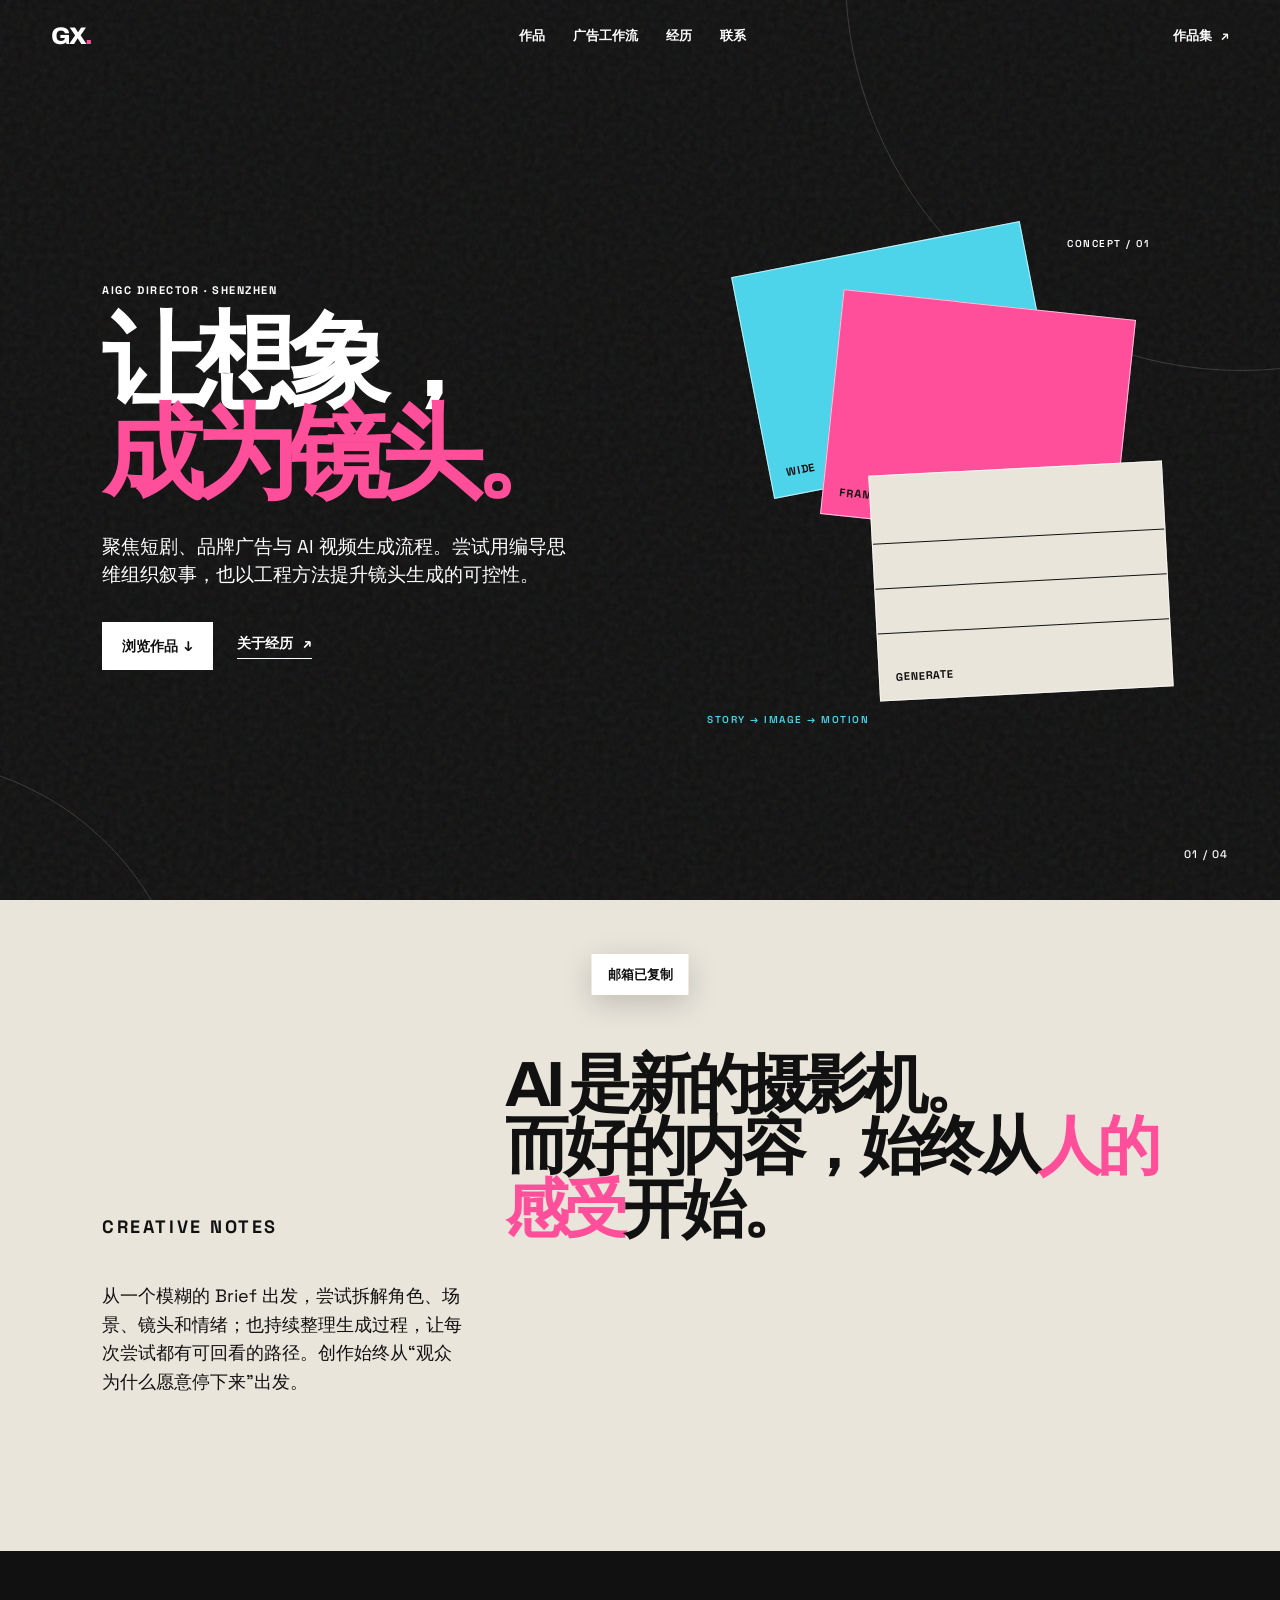
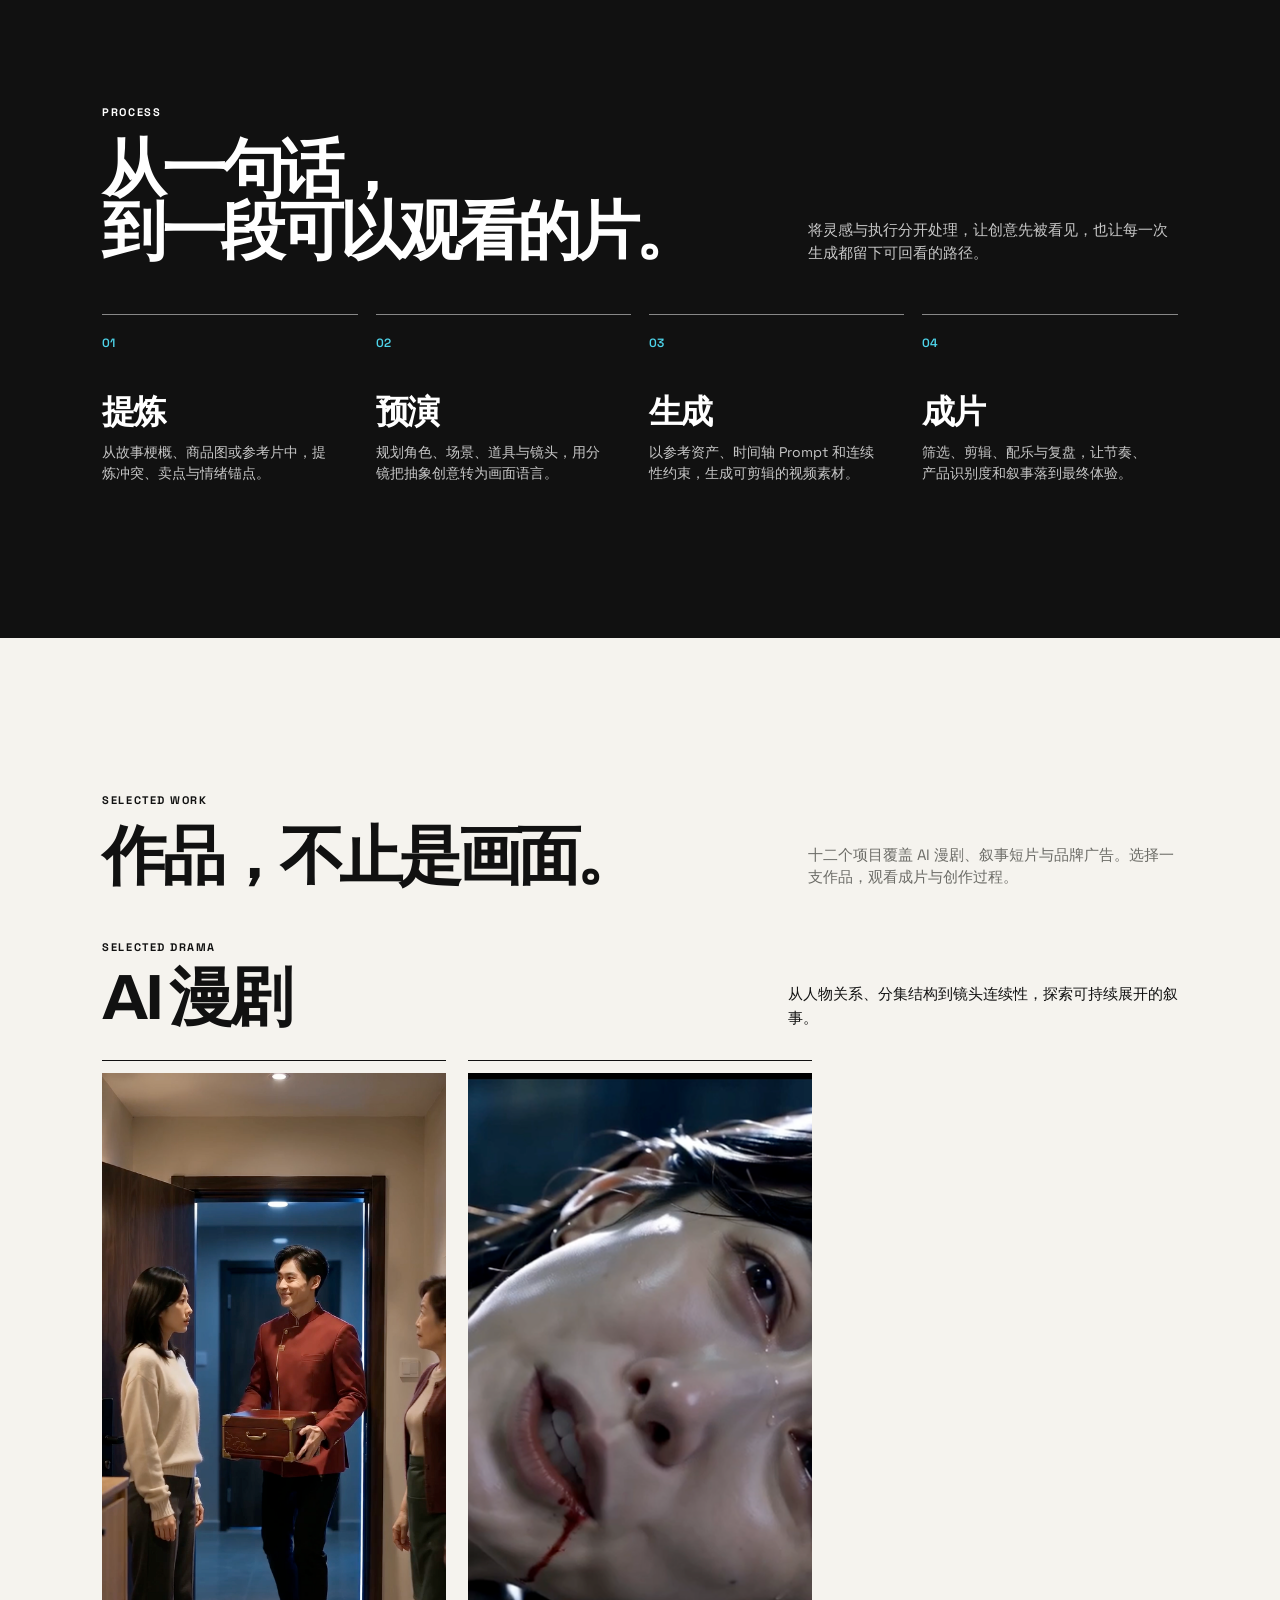
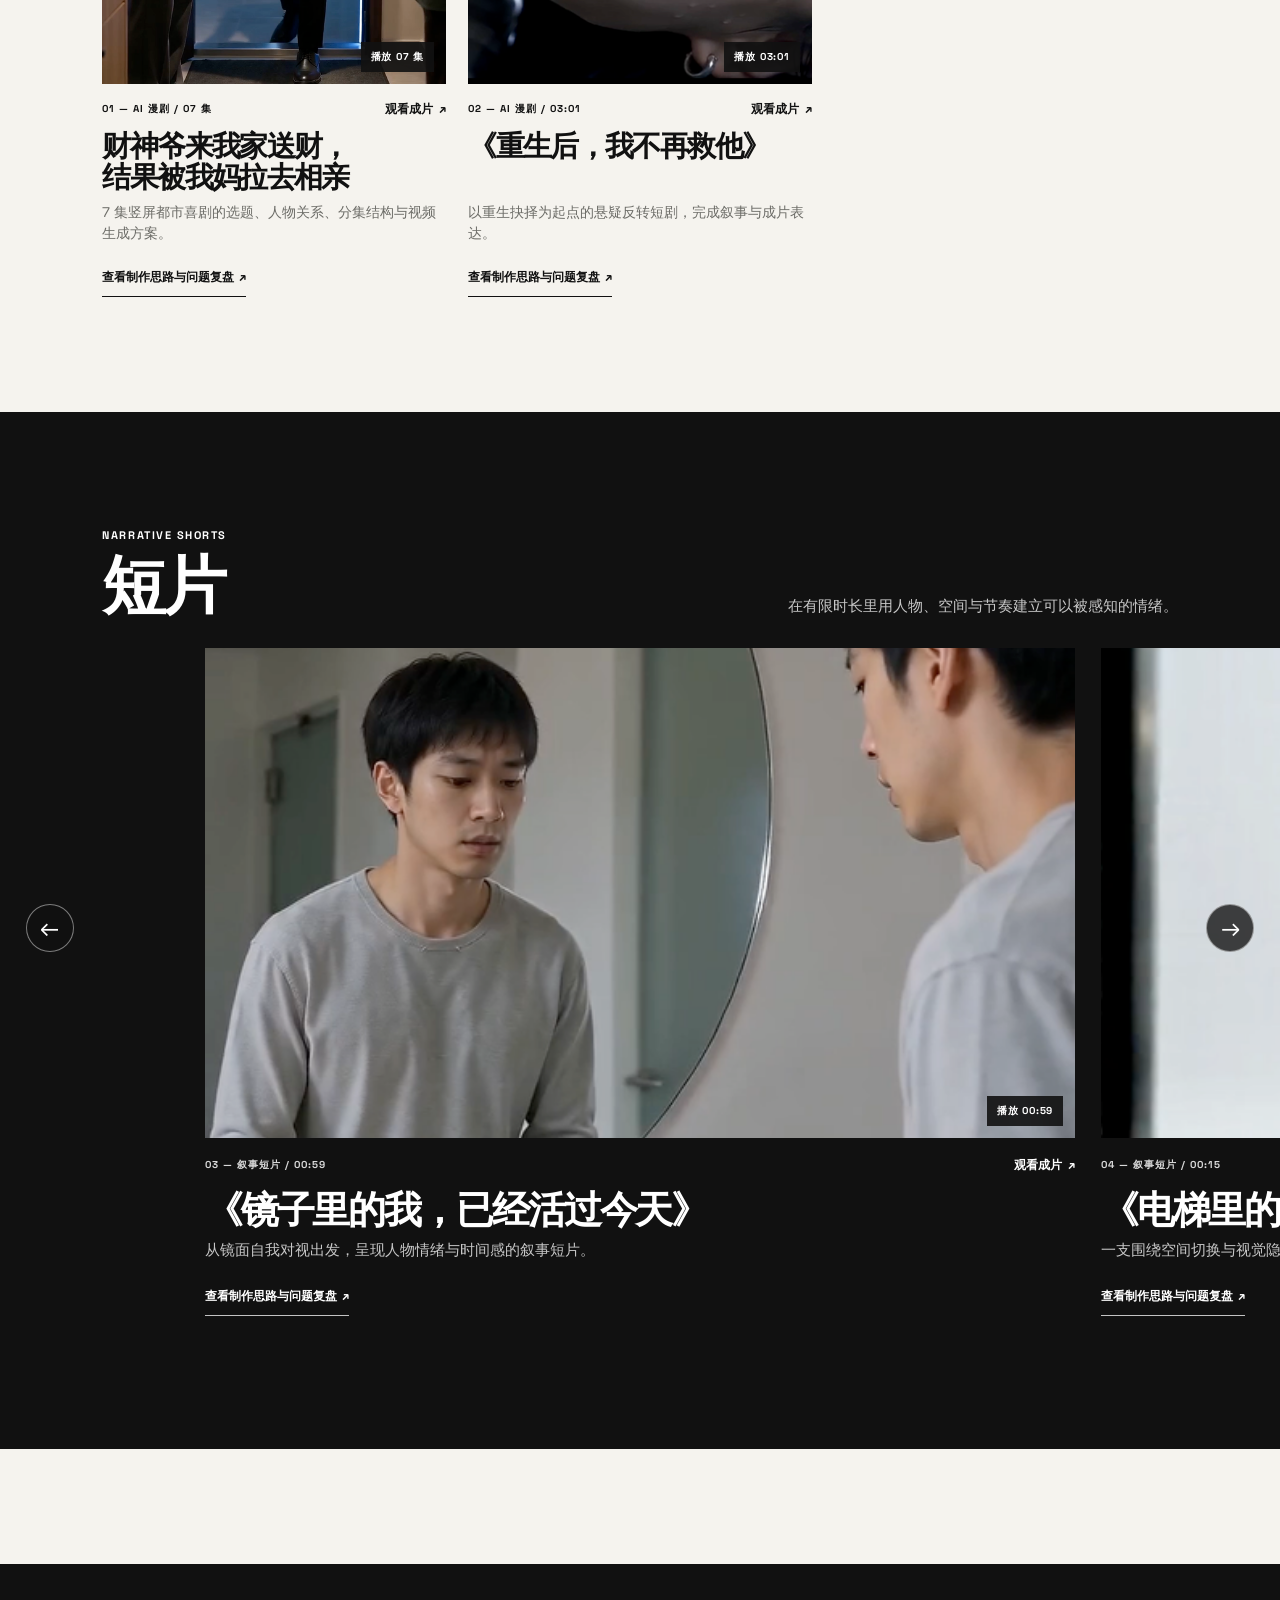
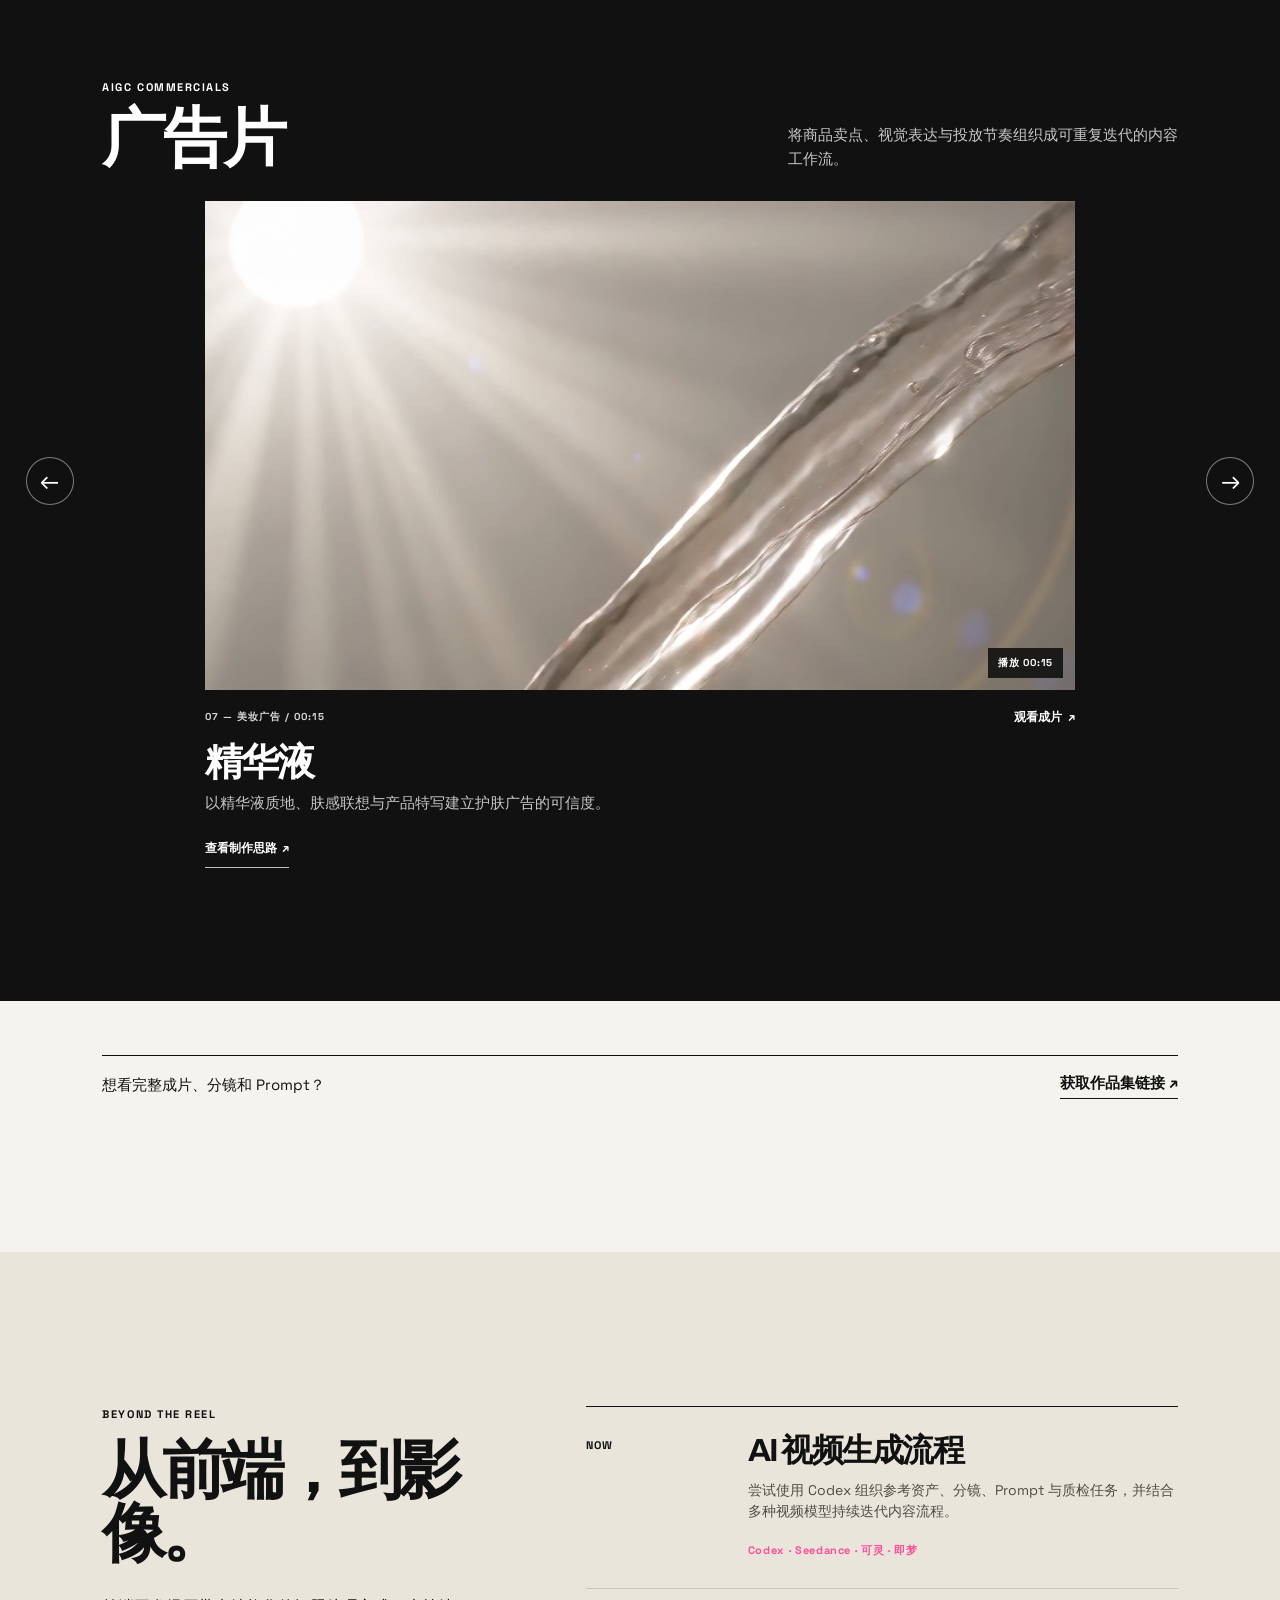
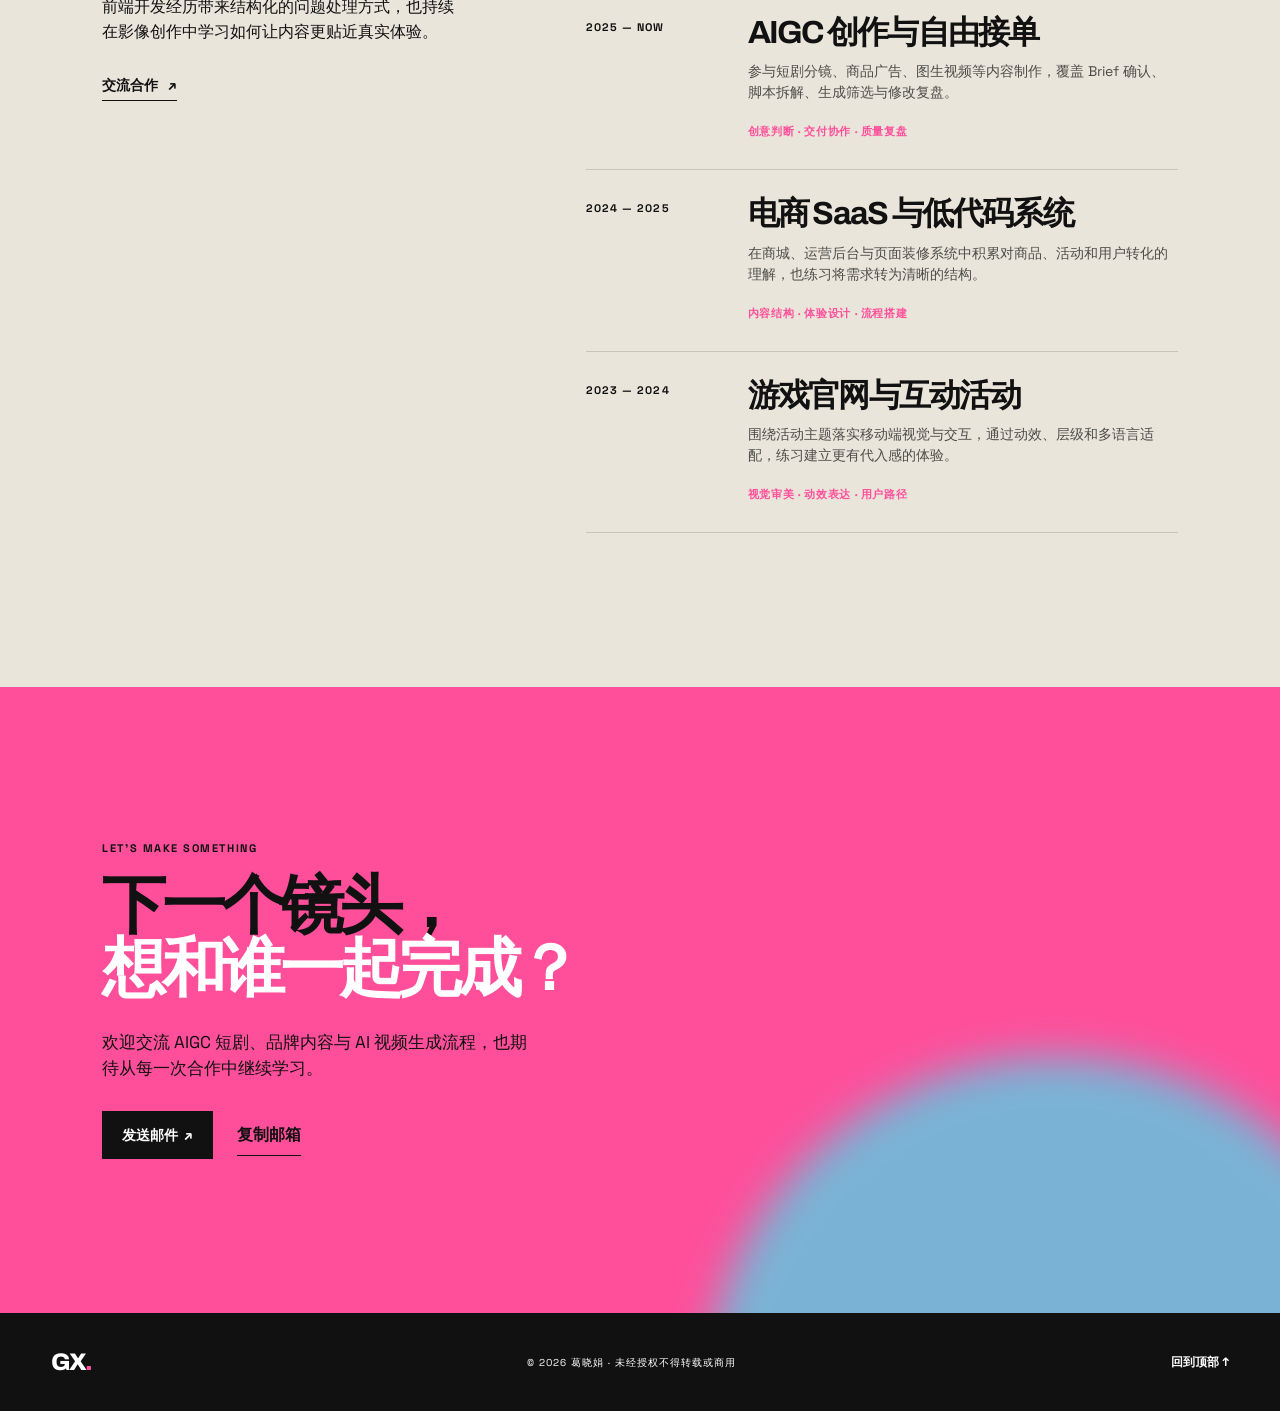
==== index.html @ c567d1b0 "Restore refined portfolio page" ====
<!doctype html>
<html lang="zh-CN">
  <head>
    <meta charset="UTF-8" />
    <meta name="viewport" content="width=device-width, initial-scale=1.0" />
    <meta name="description" content="葛晓娟的 AIGC 编导与 AI 视频作品集" />
    <title>葛晓娟 · AIGC 编导</title>
    <link rel="preconnect" href="https://fonts.googleapis.com" />
    <link rel="preconnect" href="https://fonts.gstatic.com" crossorigin />
    <link href="https://fonts.googleapis.com/css2?family=Archivo:wght@400;500;600;700;800;900&family=Space+Grotesk:wght@400;500;600;700&display=swap" rel="stylesheet" />
    <link rel="stylesheet" href="styles.css" />
  </head>
  <body>
    <div class="scroll-progress" aria-hidden="true"><span></span></div>
    <a class="skip-link" href="#main">跳至主要内容</a>

    <header class="site-header">
      <a class="brand" href="#top" aria-label="返回首页">GX<span>.</span></a>
      <nav aria-label="主导航">
        <a href="#work">作品</a>
        <a href="ad-workflow.html">广告工作流</a>
        <a href="#about">经历</a>
        <a href="#contact">联系</a>
      </nav>
      <a class="header-cta" href="#work">作品集 <span aria-hidden="true">↗</span></a>
    </header>

    <main id="main">
      <section class="hero" id="top" aria-labelledby="hero-title">
        <div class="hero-noise" aria-hidden="true"></div>
        <div class="hero-orbit orbit-one" aria-hidden="true"></div>
        <div class="hero-orbit orbit-two" aria-hidden="true"></div>
        <div class="hero-copy reveal">
          <p class="eyebrow">AIGC DIRECTOR · SHENZHEN</p>
          <h1 id="hero-title">让想象，<br /><em>成为镜头。</em></h1>
          <p class="hero-intro">聚焦短剧、品牌广告与 AI 视频生成流程。尝试用编导思维组织叙事，也以工程方法提升镜头生成的可控性。</p>
          <div class="hero-actions">
            <a class="button button-light" href="#work">浏览作品 <span aria-hidden="true">↓</span></a>
            <a class="text-link" href="#about">关于经历 <span aria-hidden="true">↗</span></a>
          </div>
        </div>
        <div class="hero-art reveal" aria-label="抽象视频生成流程视觉图">
          <div class="art-label top-label">CONCEPT / 01</div>
          <div class="art-screen screen-back"><span>WIDE</span></div>
          <div class="art-screen screen-mid"><span>FRAME</span></div>
          <div class="art-screen screen-front">
            <div class="screen-line line-a"></div><div class="screen-line line-b"></div><div class="screen-line line-c"></div>
            <span>GENERATE</span>
          </div>
          <div class="art-label bottom-label">STORY → IMAGE → MOTION</div>
        </div>
        <p class="hero-index" aria-hidden="true">01 / 04</p>
      </section>

      <section class="statement section-pad" aria-labelledby="statement-title">
        <p class="section-kicker">CREATIVE NOTES</p>
        <h2 id="statement-title">AI 是新的摄影机。<br />而好的内容，始终从<strong>人的感受</strong>开始。</h2>
        <p>从一个模糊的 Brief 出发，尝试拆解角色、场景、镜头和情绪；也持续整理生成过程，让每次尝试都有可回看的路径。创作始终从“观众为什么愿意停下来”出发。</p>
      </section>

      <section class="process section-pad" aria-labelledby="process-title">
        <div class="section-heading"><div><p class="section-kicker">PROCESS</p><h2 id="process-title">从一句话，<br />到一段可以观看的片。</h2></div><p>将灵感与执行分开处理，让创意先被看见，也让每一次生成都留下可回看的路径。</p></div>
        <ol class="process-grid">
          <li class="reveal"><span>01</span><h3>提炼</h3><p>从故事梗概、商品图或参考片中，提炼冲突、卖点与情绪锚点。</p></li>
          <li class="reveal"><span>02</span><h3>预演</h3><p>规划角色、场景、道具与镜头，用分镜把抽象创意转为画面语言。</p></li>
          <li class="reveal"><span>03</span><h3>生成</h3><p>以参考资产、时间轴 Prompt 和连续性约束，生成可剪辑的视频素材。</p></li>
          <li class="reveal"><span>04</span><h3>成片</h3><p>筛选、剪辑、配乐与复盘，让节奏、产品识别度和叙事落到最终体验。</p></li>
        </ol>
      </section>

      <section class="work section-pad" id="work" aria-labelledby="work-title">
        <div class="section-heading">
          <div><p class="section-kicker">SELECTED WORK</p><h2 id="work-title">作品，不止是画面。</h2></div>
          <p>十二个项目覆盖 AI 漫剧、叙事短片与品牌广告。选择一支作品，观看成片与创作过程。</p>
        </div>
        <div class="work-group manga-gallery-section drama-group" data-work-kind="drama">
          <div class="work-group-heading"><div><p class="section-kicker">SELECTED DRAMA</p><h3>AI 漫剧</h3></div><p>从人物关系、分集结构到镜头连续性，探索可持续展开的叙事。</p></div>
          <div class="project-grid project-grid-portrait">
          <article class="project-card reveal" data-category="drama" data-project="fortune">
            <button class="project-open" type="button" aria-label="查看财神爷来我家送财项目详情">
              <div class="project-visual portrait"><img src="assets/posters/fortune-series.png" alt="财神爷来我家送财，结果被我妈拉去相亲海报" loading="eager" /><span class="play-badge" aria-hidden="true">播放 07 集</span></div>
              <div class="project-meta"><p>01 — AI 漫剧 / 07 集</p><span class="view-project">观看成片 <i aria-hidden="true">↗</i></span></div>
              <h3>财神爷来我家送财，<br />结果被我妈拉去相亲</h3>
              <p class="project-summary">7 集竖屏都市喜剧的选题、人物关系、分集结构与视频生成方案。</p>
            </button>
            <button class="project-review-open" type="button" data-project="fortune" aria-label="查看财神爷来我家送财的制作思路与问题复盘">查看制作思路与问题复盘 <i aria-hidden="true">↗</i></button>
          </article>

          <article class="project-card reveal" data-category="film" data-project="mirror">
            <button class="project-open" type="button" aria-label="查看镜子里的我已经活过今天项目详情">
              <div class="project-visual portrait"><img src="assets/posters/mirror-today.png" alt="镜子里的我，已经活过今天海报" loading="lazy" /><span class="play-badge" aria-hidden="true">播放 00:59</span></div>
              <div class="project-meta"><p>03 — 叙事短片 / 00:59</p><span class="view-project">观看成片 <i aria-hidden="true">↗</i></span></div>
              <h3>《镜子里的我，已经活过今天》</h3>
              <p class="project-summary">从镜面自我对视出发，呈现人物情绪与时间感的叙事短片。</p>
            </button>
            <button class="project-review-open" type="button" data-project="mirror" aria-label="查看镜子里的我已经活过今天的制作思路与问题复盘">查看制作思路与问题复盘 <i aria-hidden="true">↗</i></button>
          </article>

          <article class="project-card reveal" data-category="film" data-project="elevator">
            <button class="project-open" type="button" aria-label="查看电梯里的每一层人生项目详情">
              <div class="project-visual portrait"><img src="assets/posters/elevator-life.png" alt="电梯里的每一层人生海报" loading="lazy" /><span class="play-badge" aria-hidden="true">播放 00:15</span></div>
              <div class="project-meta"><p>04 — 叙事短片 / 00:15</p><span class="view-project">观看成片 <i aria-hidden="true">↗</i></span></div>
              <h3>《电梯里的每一层人生》</h3>
              <p class="project-summary">一支围绕空间切换与视觉隐喻展开的竖屏叙事短片。</p>
            </button>
            <button class="project-review-open" type="button" data-project="elevator" aria-label="查看电梯里的每一层人生的制作思路与问题复盘">查看制作思路与问题复盘 <i aria-hidden="true">↗</i></button>
          </article>
          </div>
        </div>

        <div class="work-group carousel-group film-group" data-work-kind="film">
          <div class="work-group-heading"><div><p class="section-kicker">NARRATIVE SHORTS</p><h3>短片</h3></div><p>在有限时长里用人物、空间与节奏建立可以被感知的情绪。</p></div>
          <div class="work-carousel">
            <button class="carousel-control" type="button" data-carousel-direction="-1" aria-label="查看上一支短片">←</button>
            <div class="project-grid project-grid-landscape carousel-track" tabindex="0" aria-label="短片横向滑动列表">

          <article class="project-card reveal" data-category="drama" data-project="reborn">
            <button class="project-open" type="button" aria-label="查看重生后我不再救他项目详情">
              <div class="project-visual"><img src="assets/posters/reborn-no-rescue.png" alt="重生后，我不再救他海报" loading="lazy" /><span class="play-badge" aria-hidden="true">播放 03:01</span></div>
              <div class="project-meta"><p>02 — AI 漫剧 / 03:01</p><span class="view-project">观看成片 <i aria-hidden="true">↗</i></span></div>
              <h3>《重生后，我不再救他》</h3>
              <p class="project-summary">以重生抉择为起点的悬疑反转短剧，完成叙事与成片表达。</p>
            </button>
            <button class="project-review-open" type="button" data-project="reborn" aria-label="查看重生后我不再救他的制作思路与问题复盘">查看制作思路与问题复盘 <i aria-hidden="true">↗</i></button>
          </article>

          <article class="project-card reveal" data-category="experimental" data-project="eclipse">
            <button class="project-open" type="button" aria-label="查看日蚀丛林项目详情">
              <div class="project-visual"><img src="assets/posters/worlds-between.png" alt="日蚀丛林海报" loading="lazy" /><span class="play-badge" aria-hidden="true">播放 00:30</span></div>
              <div class="project-meta"><p>05 — 视觉实验 / 00:30</p><span class="view-project">观看成片 <i aria-hidden="true">↗</i></span></div>
              <h3>《日蚀丛林》</h3>
              <p class="project-summary">30 秒美漫风动作预告片，把冒险主线拆成 6 个高密度镜头。</p>
            </button>
            <button class="project-review-open" type="button" data-project="eclipse" aria-label="查看日蚀丛林的制作思路与问题复盘">查看制作思路与问题复盘 <i aria-hidden="true">↗</i></button>
          </article>

          <article class="project-card reveal" data-category="film" data-project="cordon">
            <button class="project-open" type="button" aria-label="查看警戒线之后项目详情">
              <div class="project-visual"><img src="assets/posters/cordon-after.png" alt="警戒线之后海报" loading="lazy" /><span class="play-badge" aria-hidden="true">播放 00:20</span></div>
              <div class="project-meta"><p>06 — 悬疑短片 / 00:20</p><span class="view-project">观看成片 <i aria-hidden="true">↗</i></span></div>
              <h3>《警戒线之后》</h3>
              <p class="project-summary">以城市后巷与警戒线为入口，在冷色留白中建立事件发生后的悬疑感。</p>
            </button>
          </article>

          <article class="project-card reveal" data-category="ad" data-project="serum">
            <button class="project-open" type="button" aria-label="查看精华液广告项目详情">
              <div class="project-visual"><img src="assets/posters/serum.png" alt="精华液广告海报" loading="lazy" /><span class="play-badge" aria-hidden="true">播放 00:15</span></div>
              <div class="project-meta"><p>07 — 美妆广告 / 00:15</p><span class="view-project">观看成片 <i aria-hidden="true">↗</i></span></div>
              <h3>精华液</h3>
              <p class="project-summary">以精华液质地、肤感联想与产品特写建立护肤广告的可信度。</p>
            </button>
            <a class="project-workflow-link" href="ad-workflow.html" aria-label="查看广告工作流">查看制作思路 <i aria-hidden="true">↗</i></a>
          </article>

          <article class="project-card reveal" data-category="ad" data-project="fragrance">
            <button class="project-open" type="button" aria-label="查看香水广告项目详情">
              <div class="project-visual"><img src="assets/posters/fragrance.png" alt="香水广告海报" loading="lazy" /><span class="play-badge" aria-hidden="true">播放 00:15</span></div>
              <div class="project-meta"><p>08 — 香氛广告 / 00:15</p><span class="view-project">观看成片 <i aria-hidden="true">↗</i></span></div>
              <h3>香水</h3>
              <p class="project-summary">以光线、材质与人物氛围组织香氛的情绪化视觉叙事。</p>
            </button>
            <a class="project-workflow-link" href="ad-workflow.html" aria-label="查看广告工作流">查看制作思路 <i aria-hidden="true">↗</i></a>
          </article>

          <article class="project-card reveal" data-category="ad" data-project="drink">
            <button class="project-open" type="button" aria-label="查看饮料广告项目详情">
              <div class="project-visual"><img src="assets/posters/drink.png" alt="饮料广告海报" loading="lazy" /><span class="play-badge" aria-hidden="true">播放 00:15</span></div>
              <div class="project-meta"><p>09 — 食品广告 / 00:15</p><span class="view-project">观看成片 <i aria-hidden="true">↗</i></span></div>
              <h3>饮料</h3>
              <p class="project-summary">用清爽动态和饮用场景强化产品的即时感与食欲联想。</p>
            </button>
            <a class="project-workflow-link" href="ad-workflow.html" aria-label="查看广告工作流">查看制作思路 <i aria-hidden="true">↗</i></a>
          </article>

          <article class="project-card reveal" data-category="ad" data-project="glass">
            <button class="project-open" type="button" aria-label="查看杯子广告项目详情">
              <div class="project-visual"><img src="assets/posters/glass.png" alt="杯子广告海报" loading="lazy" /><span class="play-badge" aria-hidden="true">播放 00:15</span></div>
              <div class="project-meta"><p>10 — 日用广告 / 00:15</p><span class="view-project">观看成片 <i aria-hidden="true">↗</i></span></div>
              <h3>杯子</h3>
              <p class="project-summary">围绕产品轮廓、使用动作与生活场景设计日用产品的视觉节奏。</p>
            </button>
            <a class="project-workflow-link" href="ad-workflow.html" aria-label="查看广告工作流">查看制作思路 <i aria-hidden="true">↗</i></a>
          </article>

          <article class="project-card reveal" data-category="ad" data-project="scoop">
            <button class="project-open" type="button" aria-label="查看铲子广告项目详情">
              <div class="project-visual"><img src="assets/posters/scoop.png" alt="铲子广告海报" loading="lazy" /><span class="play-badge" aria-hidden="true">播放 00:15</span></div>
              <div class="project-meta"><p>11 — 日用广告 / 00:15</p><span class="view-project">观看成片 <i aria-hidden="true">↗</i></span></div>
              <h3>铲子</h3>
              <p class="project-summary">通过明确的功能动作与物件质感，完成实用型日用广告表达。</p>
            </button>
            <a class="project-workflow-link" href="ad-workflow.html" aria-label="查看广告工作流">查看制作思路 <i aria-hidden="true">↗</i></a>
          </article>

          <article class="project-card reveal" data-category="ad" data-project="amber-fragrance">
            <button class="project-open" type="button" aria-label="查看琥珀香氛广告项目详情">
              <div class="project-visual"><img src="assets/posters/amber-fragrance.png" alt="琥珀香氛广告海报" loading="lazy" /><span class="play-badge" aria-hidden="true">播放 00:30</span></div>
              <div class="project-meta"><p>12 — 香氛广告 / 00:30</p><span class="view-project">观看成片 <i aria-hidden="true">↗</i></span></div>
              <h3>琥珀香氛</h3>
              <p class="project-summary">以暖粉雾气、肌肤近景与琥珀色瓶身，建立柔和而有记忆点的香氛氛围。</p>
            </button>
            <a class="project-workflow-link" href="ad-workflow.html" aria-label="查看广告工作流">查看制作思路 <i aria-hidden="true">↗</i></a>
          </article>
            </div>
            <button class="carousel-control" type="button" data-carousel-direction="1" aria-label="查看下一支短片">→</button>
          </div>
        </div>

        <div class="work-group carousel-group ad-group" id="ad-work" data-work-kind="ad">
          <div class="work-group-heading"><div><p class="section-kicker">AIGC COMMERCIALS</p><h3>广告片</h3></div><p>将商品卖点、视觉表达与投放节奏组织成可重复迭代的内容工作流。</p></div>
          <div class="work-carousel">
            <button class="carousel-control" type="button" data-carousel-direction="-1" aria-label="查看上一支广告片">←</button>
            <div class="project-grid project-grid-landscape carousel-track" tabindex="0" aria-label="广告片横向滑动列表"></div>
            <button class="carousel-control" type="button" data-carousel-direction="1" aria-label="查看下一支广告片">→</button>
          </div>
        </div>
        <div class="portfolio-callout"><span>想看完整成片、分镜和 Prompt？</span><a href="#contact">获取作品集链接 <span aria-hidden="true">↗</span></a></div>
      </section>

      <section class="about section-pad" id="about" aria-labelledby="about-title">
        <div class="about-sticky"><p class="section-kicker">BEYOND THE REEL</p><h2 id="about-title">从前端，到影像。</h2><p>前端开发经历带来结构化的问题处理方式，也持续在影像创作中学习如何让内容更贴近真实体验。</p><a class="text-link dark-link" href="#contact">交流合作 <span aria-hidden="true">↗</span></a></div>
        <div class="experience-list">
          <article class="experience-item reveal"><p class="experience-year">NOW</p><div><h3>AI 视频生成流程</h3><p>尝试使用 Codex 组织参考资产、分镜、Prompt 与质检任务，并结合多种视频模型持续迭代内容流程。</p><span>Codex · Seedance · 可灵 · 即梦</span></div></article>
          <article class="experience-item reveal"><p class="experience-year">2025 — NOW</p><div><h3>AIGC 创作与自由接单</h3><p>参与短剧分镜、商品广告、图生视频等内容制作，覆盖 Brief 确认、脚本拆解、生成筛选与修改复盘。</p><span>创意判断 · 交付协作 · 质量复盘</span></div></article>
          <article class="experience-item reveal"><p class="experience-year">2024 — 2025</p><div><h3>电商 SaaS 与低代码系统</h3><p>在商城、运营后台与页面装修系统中积累对商品、活动和用户转化的理解，也练习将需求转为清晰的结构。</p><span>内容结构 · 体验设计 · 流程搭建</span></div></article>
          <article class="experience-item reveal"><p class="experience-year">2023 — 2024</p><div><h3>游戏官网与互动活动</h3><p>围绕活动主题落实移动端视觉与交互，通过动效、层级和多语言适配，练习建立更有代入感的体验。</p><span>视觉审美 · 动效表达 · 用户路径</span></div></article>
        </div>
      </section>

      <section class="contact" id="contact" aria-labelledby="contact-title">
        <div class="contact-light" aria-hidden="true"></div>
        <p class="section-kicker">LET'S MAKE SOMETHING</p>
        <h2 id="contact-title">下一个镜头，<br /><em>想和谁一起完成？</em></h2>
        <p>欢迎交流 AIGC 短剧、品牌内容与 AI 视频生成流程，也期待从每一次合作中继续学习。</p>
        <div class="contact-actions"><a class="button button-dark" href="mailto:JUJUUOO@163.com">发送邮件 <span aria-hidden="true">↗</span></a><button class="copy-email" type="button" data-email="JUJUUOO@163.com">复制邮箱</button></div>
      </section>
    </main>

    <footer><a class="brand" href="#top" aria-label="返回顶部">GX<span>.</span></a><p>© 2026 葛晓娟 · 未经授权不得转载或商用</p><a href="#top">回到顶部 <span aria-hidden="true">↑</span></a></footer>

    <dialog class="project-dialog" aria-labelledby="dialog-title">
      <button class="dialog-close" type="button" aria-label="关闭项目详情">×</button>
      <div class="dialog-media"><video class="dialog-video" controls controlsList="nodownload noremoteplayback" disablePictureInPicture disableRemotePlayback playsinline preload="metadata"></video></div>
      <div class="dialog-content"><p class="dialog-type"></p><h2 id="dialog-title"></h2><p class="dialog-intro"></p><div class="episode-picker" aria-label="选择短剧集数" hidden></div><div class="dialog-grid"><div><h3>参与环节</h3><p class="dialog-role"></p></div><div><h3>创作尝试</h3><p class="dialog-focus"></p></div></div></div>
    </dialog>
    <dialog class="review-dialog" aria-labelledby="review-title">
      <button class="review-close" type="button" aria-label="关闭制作复盘">×</button>
      <div class="review-content"><p class="review-type"></p><h2 id="review-title"></h2><p class="review-intro"></p><div class="review-grid"><section><p class="review-label">制作思路</p><ul class="review-approach"></ul></section><section><p class="review-label">问题与处理</p><ul class="review-challenges"></ul></section></div><section class="review-reflection"><p class="review-label">复盘后的改法</p><ul class="review-reflection-list"></ul></section></div>
    </dialog>
    <div class="toast" role="status" aria-live="polite">邮箱已复制</div>
    <script src="script.js"></script>
  </body>
</html>
---- styles.css ----
:root{--ink:#111111;--paper:#f5f3ee;--cream:#e9e5db;--pink:#ff4f9a;--blue:#4ed4ea;--muted:#6c6c67;--line:rgba(17,17,17,.15);--font-display:"Archivo",Arial,sans-serif;--font-body:"Space Grotesk",Arial,sans-serif;--header-height:72px}
*{box-sizing:border-box}
html{scroll-behavior:smooth;scroll-padding-top:92px}
body{margin:0;background:var(--paper);color:var(--ink);font-family:var(--font-body);font-size:16px;line-height:1.5}
.skip-link{position:fixed;z-index:30;top:8px;left:8px;transform:translateY(-150%);padding:10px 14px;background:#fff;color:#000}
.skip-link:focus{transform:translateY(0)}
a{color:inherit;text-decoration:none}
button{font:inherit}
.scroll-progress{position:fixed;z-index:20;inset:0 auto auto 0;width:100%;height:3px;background:transparent}
.scroll-progress span{display:block;width:0;height:100%;background:var(--pink)}
.site-header{height:var(--header-height);padding:0 clamp(22px,4vw,64px);display:flex;align-items:center;justify-content:space-between;position:absolute;z-index:10;top:0;width:100%;color:white}
.brand{font:800 24px/1 var(--font-display);letter-spacing:-.08em}
.brand span{color:var(--pink)}
nav{display:flex;gap:28px;font-size:13px;font-weight:600}
nav a,.header-cta,footer a{transition:color .2s ease}
.header-cta{font-size:13px;font-weight:600}
.header-cta span,.text-link span,.button span{margin-left:6px}
.hero{min-height:760px;height:100svh;position:relative;overflow:hidden;background:#111;color:#fff;padding:calc(var(--header-height) + 50px) clamp(22px,8vw,130px) 70px;display:grid;grid-template-columns:minmax(0,1.1fr) minmax(320px,.9fr);align-items:center;gap:20px}
.hero-noise{position:absolute;inset:0;opacity:.2;background-image:url("data:image/svg+xml,%3Csvg viewBox='0 0 180 180' xmlns='http://www.w3.org/2000/svg'%3E%3Cfilter id='n'%3E%3CfeTurbulence type='fractalNoise' baseFrequency='.8' numOctaves='3' stitchTiles='stitch'/%3E%3C/filter%3E%3Crect width='100%25' height='100%25' filter='url(%23n)' opacity='.35'/%3E%3C/svg%3E");pointer-events:none}
.hero-copy,.hero-art{position:relative;z-index:1}
.eyebrow,.section-kicker{font-size:11px;font-weight:700;letter-spacing:.14em;margin:0 0 18px;text-transform:uppercase}
.hero h1{font:800 clamp(54px,8vw,124px)/.9 var(--font-display);letter-spacing:-.09em;margin:0;max-width:820px}
.hero h1 em,.contact h2 em{color:var(--pink);font-style:normal}
.hero-intro{font-size:clamp(16px,1.45vw,20px);line-height:1.55;max-width:480px;margin:32px 0}
.hero-actions,.contact-actions{display:flex;align-items:center;gap:24px}
.button{display:inline-flex;align-items:center;justify-content:center;min-height:48px;padding:0 19px;border:1px solid transparent;font-weight:700;font-size:14px;cursor:pointer;transition:transform .2s ease,background .2s ease,color .2s ease}
.button:hover{transform:translateY(-2px)}
.button-light{background:#fff;color:#111}
.text-link{font-size:14px;font-weight:700;border-bottom:1px solid currentColor;padding-bottom:4px}
.hero-art{height:min(58vw,520px);min-height:380px}
.art-screen{position:absolute;border:1px solid rgba(255,255,255,.65);width:62%;aspect-ratio:1.3;overflow:hidden;display:flex;align-items:flex-end;padding:16px;color:#101010;font:700 11px var(--font-body);letter-spacing:.08em}
.screen-back{left:10%;top:6%;background:var(--blue);transform:rotate(-11deg)}
.screen-mid{left:27%;top:17%;background:var(--pink);transform:rotate(6deg)}
.screen-front{right:2%;bottom:8%;background:#e9e5db;transform:rotate(-3deg)}
.screen-front span{position:relative;z-index:1}
.screen-line{position:absolute;left:0;right:0;height:1px;background:#111}
.line-a{top:30%}
.line-b{top:50%}
.line-c{top:70%}
.art-label{font:600 10px var(--font-body);letter-spacing:.15em;position:absolute}
.top-label{right:6%;top:4%}
.bottom-label{left:1%;bottom:2%;color:var(--blue)}
.hero-orbit{border:1px solid rgba(255,255,255,.16);border-radius:50%;position:absolute}
.orbit-one{width:62vw;height:62vw;right:-28vw;top:-33vw}
.orbit-two{width:45vw;height:45vw;left:-30vw;bottom:-34vw}
.hero-index{position:absolute;right:clamp(22px,4vw,64px);bottom:28px;font:500 11px var(--font-body);letter-spacing:.12em}
.section-pad{padding:clamp(80px,12vw,180px) clamp(22px,8vw,130px)}
.statement{background:var(--cream);display:grid;grid-template-columns:.7fr 1.3fr;gap:40px}
.statement h2,.section-heading h2,.about h2,.contact h2{font:700 clamp(34px,5vw,76px)/.98 var(--font-display);letter-spacing:-.075em;margin:0}
.statement h2 strong{color:var(--pink);font-weight:inherit}
.statement>p{max-width:430px;align-self:end;margin:0;font-size:18px;line-height:1.6}
.work{background:var(--paper)}
.section-heading{display:flex;justify-content:space-between;gap:48px;align-items:end;margin-bottom:50px}
.section-heading>p{max-width:370px;color:var(--muted);font-size:15px;margin:0}
.work-filters{display:flex;flex-wrap:wrap;gap:8px;margin-bottom:28px}
.filter{background:transparent;border:1px solid var(--line);color:var(--ink);cursor:pointer;font-size:13px;padding:9px 14px;transition:background .2s,color .2s,border-color .2s}
.filter:hover,.filter.is-active{background:var(--ink);border-color:var(--ink);color:#fff}
.project-grid{display:grid;grid-template-columns:repeat(2,minmax(0,1fr));gap:22px}
.project-card{border-top:1px solid var(--ink);padding-top:12px;transition:opacity .25s ease}
.project-card.project-feature{grid-row:span 2}
.project-card.is-hidden{display:none}
.project-open{display:block;padding:0;border:0;background:transparent;text-align:left;width:100%;cursor:pointer;color:inherit}
.project-visual{position:relative;overflow:hidden;aspect-ratio:1.16;margin-bottom:16px;background:#222}
.project-feature .project-visual{aspect-ratio:.91}
.visual-fortune{background:linear-gradient(140deg,#f5aa2e 0%,#f86031 58%,#d82470 100%);color:#20140a}
.visual-word{font:900 clamp(30px,5.1vw,78px)/.78 var(--font-display);letter-spacing:-.08em;position:absolute;left:8%;top:8%;z-index:2}
.visual-sun{position:absolute;right:-5%;top:13%;width:48%;aspect-ratio:1;background:#ffe6a0;border-radius:50%;mix-blend-mode:screen}
.visual-figure{position:absolute;bottom:-4%;width:28%;height:48%;background:#191217;border-radius:49% 49% 12% 12%}
.figure-a{left:19%;transform:rotate(12deg)}
.figure-b{right:16%;height:65%;transform:rotate(-9deg);background:#65212f}
.replace-note{position:absolute;z-index:3;bottom:13px;left:14px;right:14px;color:inherit;background:rgba(255,255,255,.58);backdrop-filter:blur(5px);font-size:10px;font-weight:600;padding:6px 8px;margin:0}
.visual-eclipse{background:linear-gradient(125deg,#2c2155,#111825 60%,#0b674d)}
.eclipse-orb{position:absolute;top:18%;left:50%;transform:translateX(-50%);width:43%;aspect-ratio:1;border-radius:50%;background:#090b10;box-shadow:0 0 0 7px #faebad,0 0 44px #faebad}
.eclipse-rings{position:absolute;inset:13%;border-radius:50%;border:1px solid rgba(255,255,255,.45);transform:rotate(-32deg) scaleY(.32)}
.jungle-lines{position:absolute;inset:0;background:repeating-linear-gradient(120deg,transparent 0 16px,rgba(102,217,173,.23) 17px 19px,transparent 20px 35px)}
.visual-brand{background:linear-gradient(140deg,#e7e1cf,#c2def3 58%,#c7ebd5)}
.bottle{position:absolute;bottom:10%;width:17%;height:59%;border:2px solid rgba(17,17,17,.5);border-radius:16px 16px 9px 9px;box-shadow:inset 0 0 20px rgba(255,255,255,.6)}
.bottle:before{content:"";position:absolute;width:42%;height:14%;left:29%;top:-14%;border:2px solid rgba(17,17,17,.5);border-bottom:0;border-radius:5px 5px 0 0}
.bottle-one{left:18%;background:#ff527f;transform:rotate(-8deg)}
.bottle-two{left:42%;height:70%;background:#feef9a;z-index:1}
.bottle-three{right:17%;background:#81d4c0;transform:rotate(8deg)}
.project-meta{display:flex;align-items:center;justify-content:space-between;gap:10px}
.project-meta p{margin:0;font:700 10px var(--font-body);letter-spacing:.1em;text-transform:uppercase}
.view-project{font-size:12px;font-weight:700}
.view-project i{font-style:normal;margin-left:3px;transition:transform .2s ease;display:inline-block}
.project-open:hover .view-project i{transform:translate(3px,-3px)}
.project-review-open,.project-workflow-link{align-items:center;background:transparent;border:0;border-bottom:1px solid var(--ink);color:var(--ink);cursor:pointer;display:inline-flex;font-size:12px;font-weight:700;gap:5px;margin-top:17px;min-height:36px;padding:0 0 3px;text-align:left}
.project-review-open i,.project-workflow-link i{font-style:normal;transition:transform .2s ease}
.project-review-open:hover i,.project-workflow-link:hover i{transform:translate(3px,-3px)}
.project-card h3{font:700 clamp(21px,2.3vw,35px)/1.05 var(--font-display);letter-spacing:-.055em;margin:13px 0 9px}
.project-summary{color:var(--muted);font-size:14px;line-height:1.5;max-width:440px;margin:0}
.portfolio-callout{margin-top:54px;border-top:1px solid var(--ink);padding-top:16px;display:flex;align-items:center;justify-content:space-between;gap:24px;font-size:15px}
.portfolio-callout a{font-weight:700;border-bottom:1px solid var(--ink);padding-bottom:3px}
.process{background:var(--ink);color:#fff}
.process .section-heading>p{color:#c7c7c7}
.process-grid{counter-reset:process;list-style:none;margin:0;padding:0;display:grid;grid-template-columns:repeat(4,1fr);gap:18px}
.process-grid li{border-top:1px solid rgba(255,255,255,.5);padding-top:15px}
.process-grid span{color:var(--blue);font:600 12px var(--font-body)}
.process-grid h3{font:700 clamp(22px,2.6vw,37px)/1 var(--font-display);letter-spacing:-.06em;margin:42px 0 13px}
.process-grid p{font-size:14px;color:#c7c7c7;margin:0;max-width:230px}
.about{display:grid;grid-template-columns:minmax(250px,.75fr) minmax(0,1.25fr);gap:clamp(50px,10vw,140px);background:var(--cream)}
.about-sticky{align-self:start;position:sticky;top:100px}
.about-sticky>p:not(.section-kicker){font-size:16px;line-height:1.6;max-width:370px;margin:28px 0}
.dark-link{display:inline-block}
.experience-list{border-top:1px solid var(--ink)}
.experience-item{display:grid;grid-template-columns:140px 1fr;gap:22px;border-bottom:1px solid var(--line);padding:27px 0}
.experience-year{font-size:11px;font-weight:700;letter-spacing:.1em;margin:3px 0}
.experience-item h3{font:700 clamp(21px,2.5vw,34px)/1.05 var(--font-display);letter-spacing:-.055em;margin:0}
.experience-item div>p{margin:12px 0 15px;max-width:480px;font-size:14px;color:#4d4d48}
.experience-item span{font-size:11px;font-weight:700;letter-spacing:.06em;color:var(--pink)}
.contact{background:var(--pink);padding:clamp(90px,12vw,180px) clamp(22px,8vw,130px);position:relative;overflow:hidden}
.contact>*:not(.contact-light){position:relative;z-index:1}
.contact h2{max-width:1000px}
.contact h2 em{color:#fff}
.contact>p:not(.section-kicker){max-width:440px;margin:30px 0;font-size:17px}
.contact-light{position:absolute;right:-10vw;bottom:-35vw;width:55vw;min-width:520px;aspect-ratio:1;border-radius:50%;background:var(--blue);filter:blur(20px);opacity:.75}
.button-dark{background:var(--ink);color:white}
.copy-email{border:0;border-bottom:1px solid var(--ink);padding:8px 0;background:transparent;color:var(--ink);font-weight:700;cursor:pointer}
footer{min-height:98px;padding:0 clamp(22px,4vw,64px);display:flex;align-items:center;justify-content:space-between;gap:18px;background:var(--ink);color:white}
footer p{font-size:10px;letter-spacing:.1em;margin:0}
footer>a:last-child{font-size:12px;font-weight:700}
.project-dialog{border:0;padding:0;max-width:min(880px,calc(100vw - 32px));width:100%;background:var(--paper);color:var(--ink);box-shadow:0 24px 90px rgba(0,0,0,.5)}
.project-dialog::backdrop{background:rgba(0,0,0,.75);backdrop-filter:blur(8px)}
.dialog-close,.review-close{align-items:center;appearance:none;border:1px solid rgba(255,255,255,.42);border-radius:6px;cursor:pointer;display:flex;font-family:Arial,sans-serif;font-size:26px;font-weight:400;height:40px;justify-content:center;line-height:1;padding:0;position:absolute;right:14px;top:12px;width:40px;z-index:2}
.dialog-close{background:rgba(17,17,17,.88);color:#fff}
.review-dialog{border:0;max-height:min(760px,calc(100svh - 32px));max-width:min(880px,calc(100vw - 32px));padding:0;width:100%;background:var(--paper);color:var(--ink);box-shadow:0 24px 90px rgba(0,0,0,.5)}
.review-dialog::backdrop{background:rgba(0,0,0,.75);backdrop-filter:blur(8px)}
.review-close{background:var(--paper);border-color:rgba(17,17,17,.35);color:var(--ink)}
.review-content{padding:clamp(42px,6vw,70px) clamp(26px,5vw,56px)}
.review-type{color:var(--pink);font-size:11px;font-weight:700;letter-spacing:.12em;margin:0 0 16px;text-transform:uppercase}
.review-content h2{font:700 clamp(34px,5vw,64px)/.98 var(--font-display);letter-spacing:0;margin:0;max-width:730px}
.review-intro{font-size:16px;line-height:1.6;margin:24px 0 42px;max-width:720px}
.review-grid{display:grid;grid-template-columns:1fr 1fr;gap:30px}
.review-grid section{border-top:1px solid var(--ink);padding-top:14px}
.review-label{font-size:11px;font-weight:700;letter-spacing:.1em;margin:0 0 14px;text-transform:uppercase}
.review-dialog ul{list-style:none;margin:0;padding:0}
.review-dialog li{border-top:1px solid var(--line);font-size:14px;line-height:1.6;padding:14px 0 14px 24px;position:relative}
.review-dialog li::before{color:var(--blue);content:"/";font:700 16px/1 var(--font-display);left:3px;position:absolute;top:17px}
.review-reflection{background:var(--cream);border-left:3px solid var(--pink);margin-top:30px;padding:18px 20px}
.review-reflection li{font-size:14px}
.dialog-art{height:220px;background:linear-gradient(120deg,var(--pink),var(--blue))}
.dialog-content{padding:clamp(26px,5vw,56px)}
.dialog-type{font-size:11px;font-weight:700;letter-spacing:.12em;margin:0 0 14px;text-transform:uppercase}
.dialog-content h2{font:700 clamp(30px,5vw,56px)/.98 var(--font-display);letter-spacing:-.07em;margin:0}
.dialog-intro{font-size:17px;line-height:1.55;max-width:650px;margin:22px 0 30px}
.dialog-grid{display:grid;grid-template-columns:1fr 1fr;gap:20px;border-top:1px solid var(--line);padding-top:20px}
.dialog-grid h3{font-size:11px;letter-spacing:.1em;text-transform:uppercase;margin:0 0 8px}
.dialog-grid p{font-size:14px;margin:0}
.project-link-slot{margin-top:28px;border-top:1px solid var(--ink);padding-top:14px;display:flex;gap:14px;justify-content:space-between;font-size:12px}
.dialog-link{font-weight:700;border-bottom:1px solid currentColor}
.toast{position:fixed;z-index:40;bottom:25px;left:50%;transform:translate(-50%,120px);background:#fff;color:#111;padding:11px 16px;font-size:13px;font-weight:700;box-shadow:0 8px 30px rgba(0,0,0,.18);transition:transform .25s ease}
.toast.is-visible{transform:translate(-50%,0)}
.reveal{opacity:0;transform:translateY(18px);transition:opacity .6s ease,transform .6s cubic-bezier(.2,.65,.2,1)}
.reveal.is-visible{opacity:1;transform:none}
:focus-visible{outline:3px solid var(--blue);outline-offset:4px}
.dialog-close:focus-visible,.review-close:focus-visible{outline:2px solid var(--pink);outline-offset:2px}
@media (max-width:760px){:root{--header-height:64px}
.site-header{padding:0 18px}
.site-header nav{display:flex;gap:10px;justify-content:center;white-space:nowrap;font-size:11px}
.header-cta{font-size:11px;white-space:nowrap}
.hero{min-height:710px;height:auto;padding:130px 22px 76px;grid-template-columns:1fr}
.hero-art{height:330px;min-height:0;margin-top:8px}
.hero h1{font-size:clamp(55px,16vw,78px)}
.statement,.about{grid-template-columns:1fr}
.statement>p{align-self:auto}
.section-heading{display:block;margin-bottom:35px}
.section-heading>p{margin-top:20px}
.project-grid{grid-template-columns:1fr}
.project-card.project-feature{grid-row:auto}
.project-feature .project-visual,.project-visual{aspect-ratio:1.15}
.process-grid{grid-template-columns:1fr 1fr}
.process-grid h3{margin-top:30px}
.about-sticky{position:static}
.experience-item{grid-template-columns:1fr;gap:8px}
.experience-item h3{font-size:26px}
.portfolio-callout{align-items:flex-start;flex-direction:column}
.contact-light{right:-62vw;bottom:-20vw}
  .dialog-grid,.review-grid{grid-template-columns:1fr}
.project-link-slot{align-items:flex-start;flex-direction:column}
footer{padding:22px 18px;align-items:flex-start;flex-direction:column}
footer p{order:3}
.dialog-close,.review-close{right:10px;top:10px}
}
@media (prefers-reduced-motion:reduce){html{scroll-behavior:auto}
.reveal{opacity:1;transform:none;transition:none}
*,*::before,*::after{animation-duration:.01ms!important;animation-iteration-count:1!important;scroll-behavior:auto!important;transition-duration:.01ms!important}
}


/* Real project artwork and local playback. */
.project-visual img{display:block;width:100%;height:100%;object-fit:cover;transition:transform .45s cubic-bezier(.2,.65,.2,1),filter .3s ease}
.project-visual.portrait{aspect-ratio:9/16}
.project-feature .project-visual.portrait{aspect-ratio:9/16}
.project-open:hover .project-visual img{filter:brightness(.86);transform:scale(1.035)}
.play-badge{position:absolute;right:12px;bottom:12px;background:rgba(17,17,17,.9);color:#fff;font:700 10px var(--font-body);letter-spacing:.08em;padding:8px 10px;text-transform:uppercase}
.dialog-media{background:#090909;display:grid;max-height:min(70vh,640px);place-items:center}
.dialog-video{display:block;width:100%;max-height:min(70vh,640px);object-fit:contain}
.episode-picker{display:flex;flex-wrap:wrap;gap:8px;margin:0 0 30px}
.episode-button{min-height:40px;border:1px solid var(--line);background:transparent;color:var(--ink);cursor:pointer;font:700 12px var(--font-body);padding:0 13px;transition:background .2s ease,color .2s ease,border-color .2s ease}
.episode-button:hover,.episode-button[aria-pressed="true"]{background:var(--ink);border-color:var(--ink);color:#fff}
.project-dialog .dialog-content{padding-top:clamp(26px,5vw,56px)}
@media (max-width:760px){.project-feature .project-visual.portrait,.project-visual.portrait{aspect-ratio:9/16}.dialog-media,.dialog-video{max-height:58vh}.episode-button{min-height:44px}}

/* Keep portrait and landscape films on independent visual rhythms. */
.work-group+.work-group{margin-top:clamp(72px,9vw,132px)}
.work-group-label{border-top:1px solid var(--ink);font:700 11px var(--font-body);letter-spacing:.12em;margin:0 0 20px;padding-top:12px;text-transform:uppercase}
.work-group.is-empty{display:none}
.project-grid-portrait{align-items:start;grid-template-columns:repeat(3,minmax(0,1fr))}
.project-grid-portrait .project-visual.portrait{aspect-ratio:9/16}
.project-grid-portrait .project-card h3{min-height:2.1em}
.project-grid-landscape .project-visual:not(.portrait){aspect-ratio:16/9}
@media (max-width:760px){.project-grid-portrait{grid-template-columns:repeat(2,minmax(0,1fr));gap:14px}.project-grid-landscape{grid-template-columns:1fr}.project-grid-portrait .project-card h3{font-size:21px;min-height:3.15em}.project-grid-portrait .project-meta{align-items:flex-start;flex-direction:column;gap:6px}.project-grid-portrait .view-project{display:none}}

/* Work is grouped by content type: portrait drama cards, then cinematic short and ad reels. */
.work-group-heading{align-items:end;display:flex;gap:42px;justify-content:space-between;margin-bottom:30px}
.work-group-heading .section-kicker{margin-bottom:12px}
.work-group-heading h3{font:700 clamp(34px,5vw,68px)/.98 var(--font-display);letter-spacing:-.06em;margin:0}
.work-group-heading>p{font-size:15px;line-height:1.6;margin:0;max-width:390px}
.drama-group .project-card[data-project="reborn"] .project-visual{aspect-ratio:9/16}
.carousel-group{background:var(--ink);color:#fff;margin:clamp(72px,9vw,132px) calc(-1 * clamp(22px,8vw,130px)) 0;overflow:hidden;padding:clamp(72px,9vw,124px) 0}
.carousel-group .work-group-heading{padding:0 clamp(22px,8vw,130px)}
.carousel-group .work-group-heading>p{color:#c7c7c7}
.work-carousel{position:relative}
.carousel-track{display:flex!important;gap:clamp(18px,2vw,30px);grid-template-columns:none!important;overflow-x:auto;padding:0 calc((100% - min(68vw,920px))/2) 18px;scroll-behavior:smooth;scroll-padding-inline:calc((100% - min(68vw,920px))/2);scroll-snap-type:x mandatory;scrollbar-width:none}
.carousel-track::-webkit-scrollbar{display:none}
.carousel-track .project-card{border:0;color:#fff;flex:0 0 min(68vw,920px);padding:0;scroll-snap-align:center}
.carousel-track .project-visual{aspect-ratio:16/9!important;margin-bottom:18px}
.carousel-track .project-meta p{color:#d8d8d8}
.carousel-track .project-card h3{font-size:clamp(27px,3vw,44px);margin-top:16px}
.carousel-track .project-summary{color:#c7c7c7;font-size:15px;max-width:620px}
.carousel-track .project-review-open,.carousel-track .project-workflow-link{border-color:rgba(255,255,255,.75);color:#fff;margin-top:18px}
.carousel-control{align-items:center;background:rgba(17,17,17,.78);border:1px solid rgba(255,255,255,.45);border-radius:50%;color:#fff;cursor:pointer;display:flex;font-size:24px;height:48px;justify-content:center;line-height:1;padding:0;position:absolute;top:min(22vw,280px);transform:translateY(-50%);width:48px;z-index:2}
.carousel-control[data-carousel-direction="-1"]{left:clamp(10px,2vw,36px)}
.carousel-control[data-carousel-direction="1"]{right:clamp(10px,2vw,36px)}
.carousel-control:hover{background:#fff;color:var(--ink)}
@media (max-width:760px){.work-group-heading{align-items:start;display:block;margin-bottom:24px}.work-group-heading>p{margin-top:16px}.carousel-group{margin-top:72px;padding:70px 0}.carousel-group .work-group-heading{padding:0 18px}.carousel-track{gap:14px;padding-inline:18px;scroll-padding-inline:18px}.carousel-track .project-card{flex-basis:calc(100vw - 54px)}.carousel-track .project-card h3{font-size:27px;min-height:0}.carousel-track .project-summary{font-size:14px}.carousel-control{height:44px;top:calc((100vw - 54px) * .28125);width:44px}.carousel-control[data-carousel-direction="-1"]{left:7px}.carousel-control[data-carousel-direction="1"]{right:7px}}
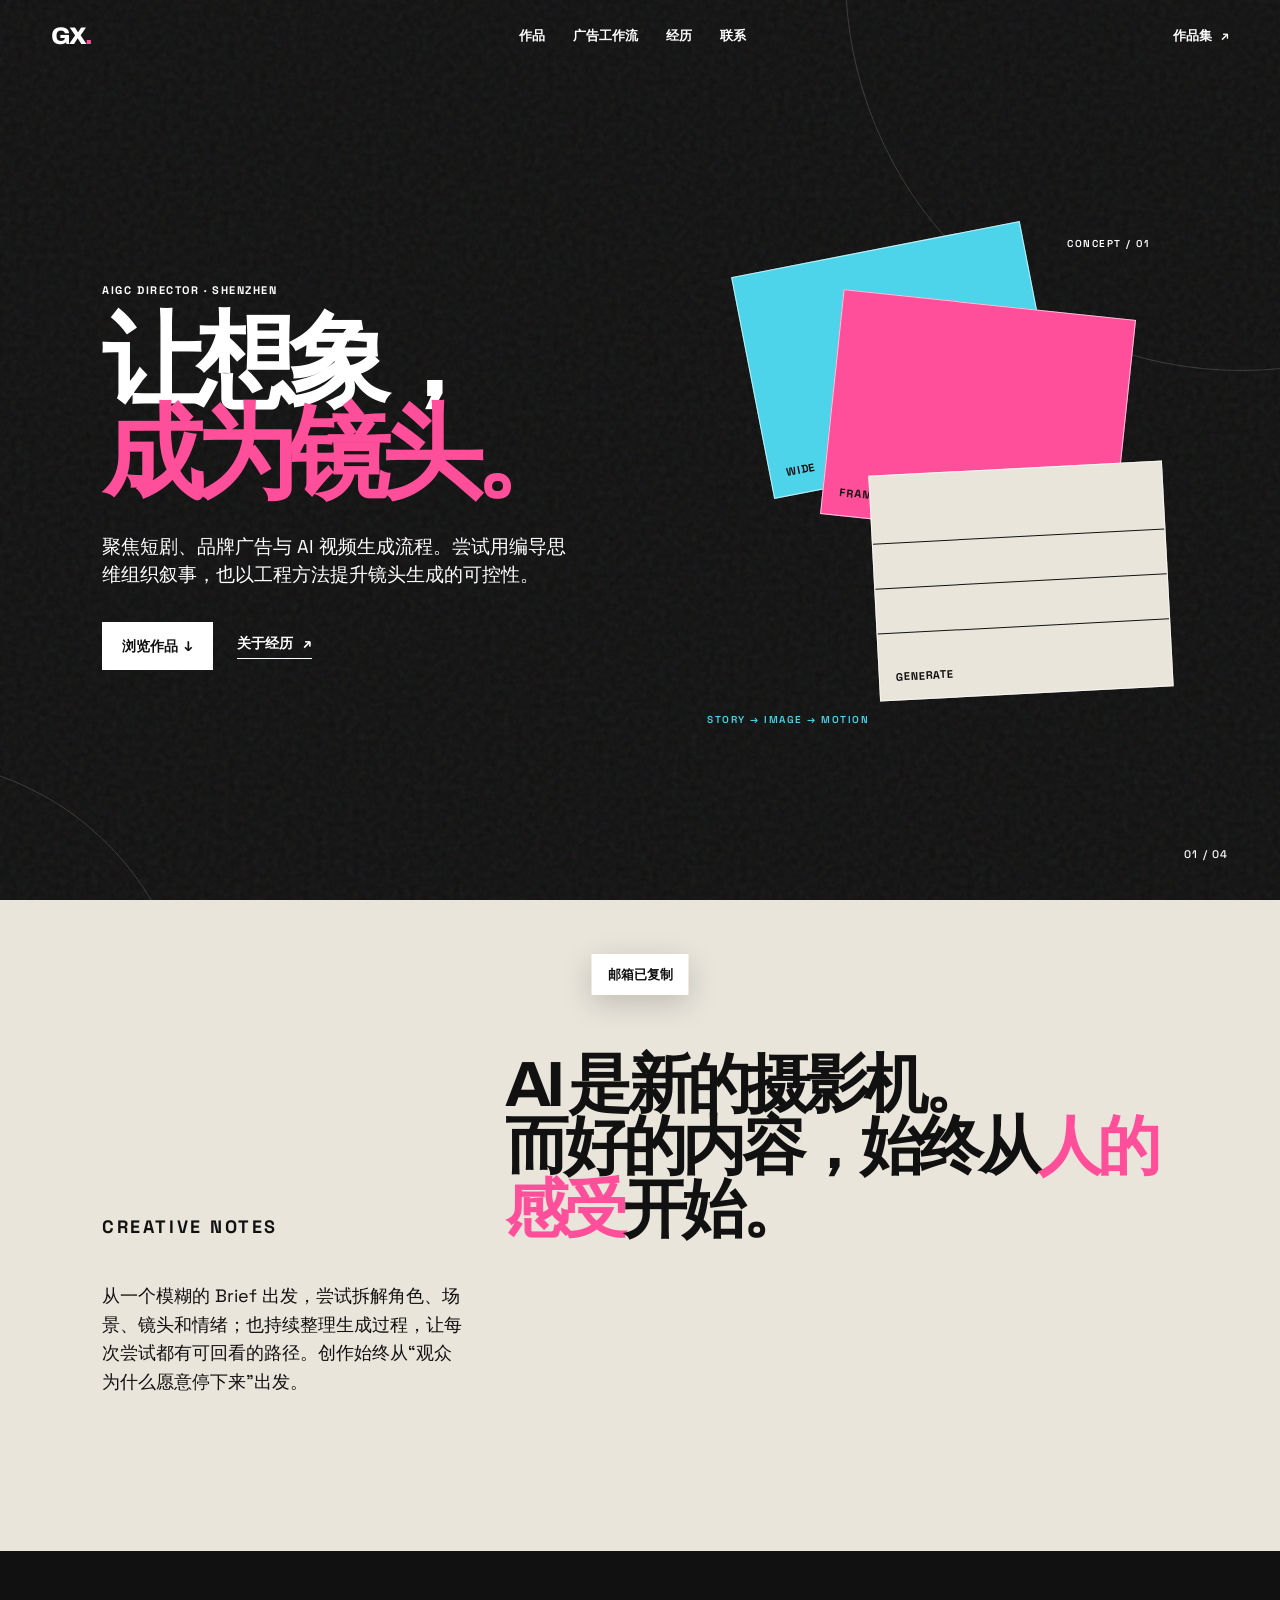
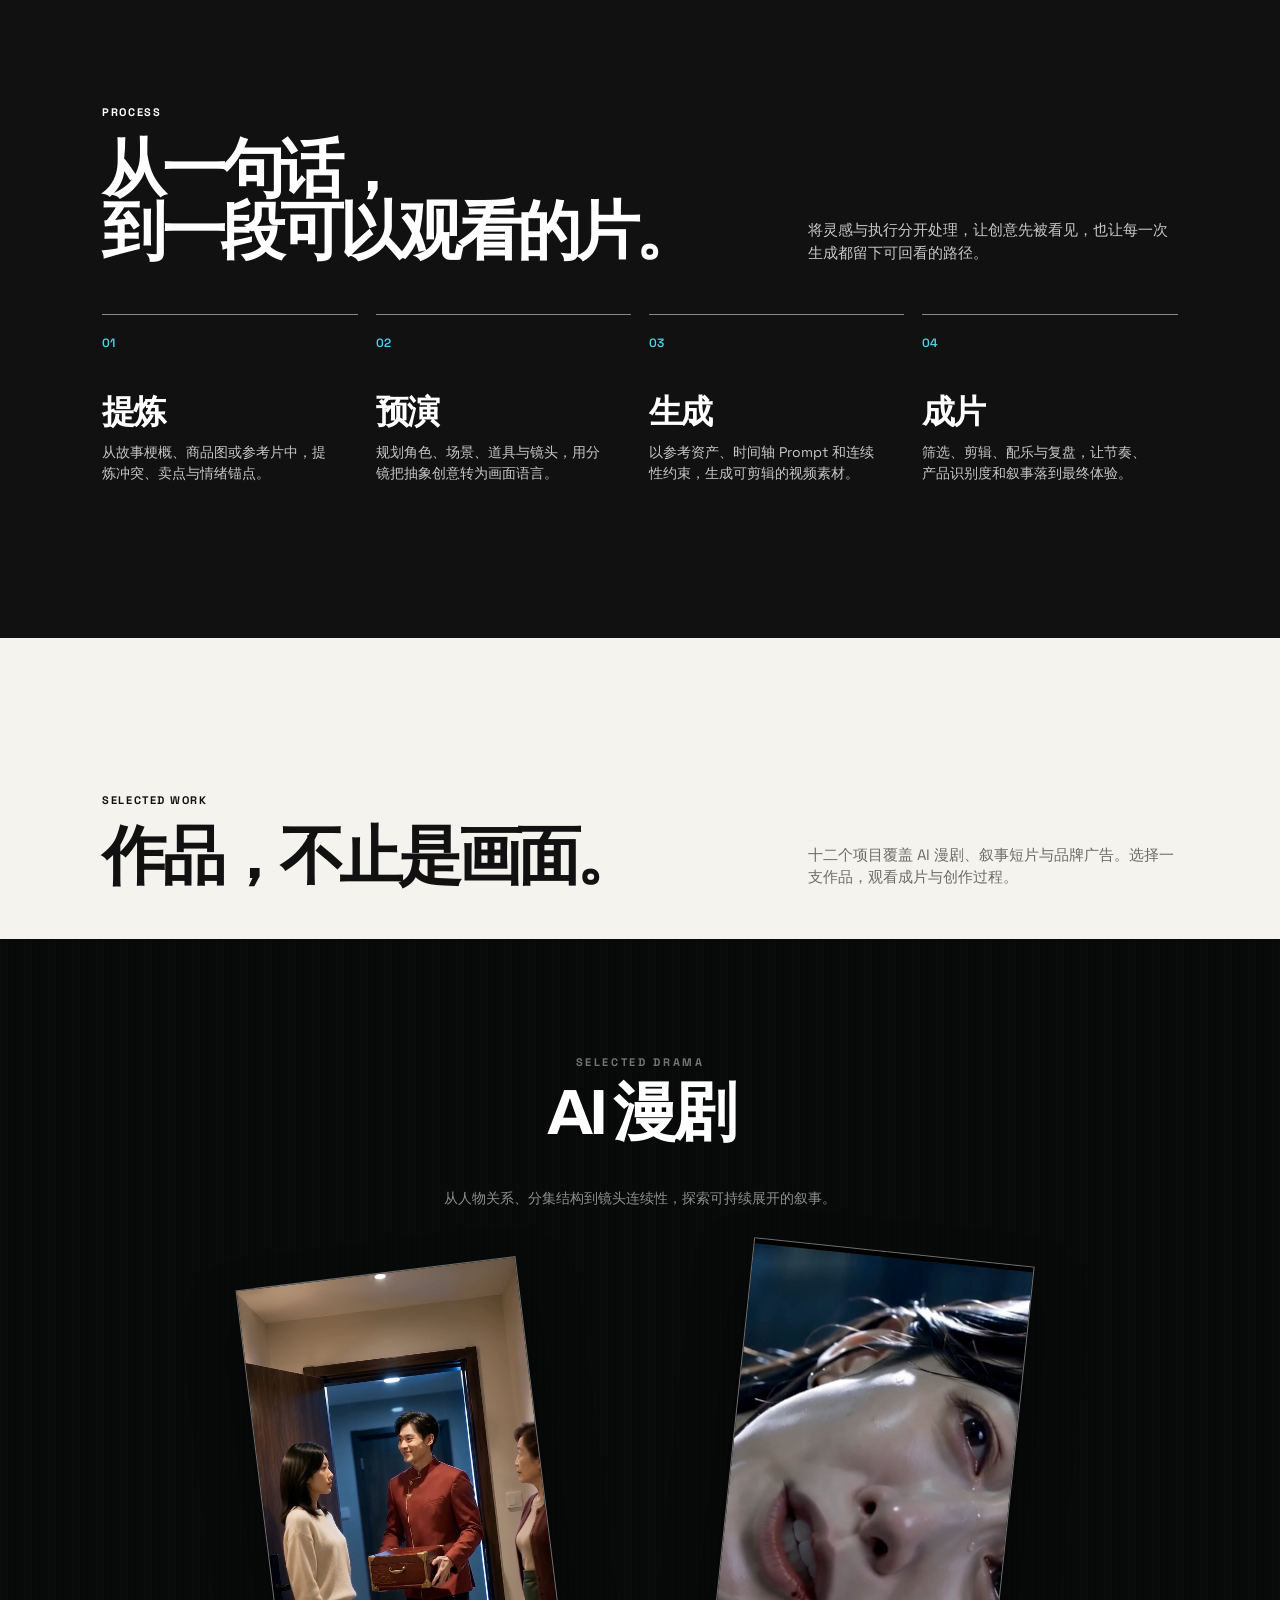
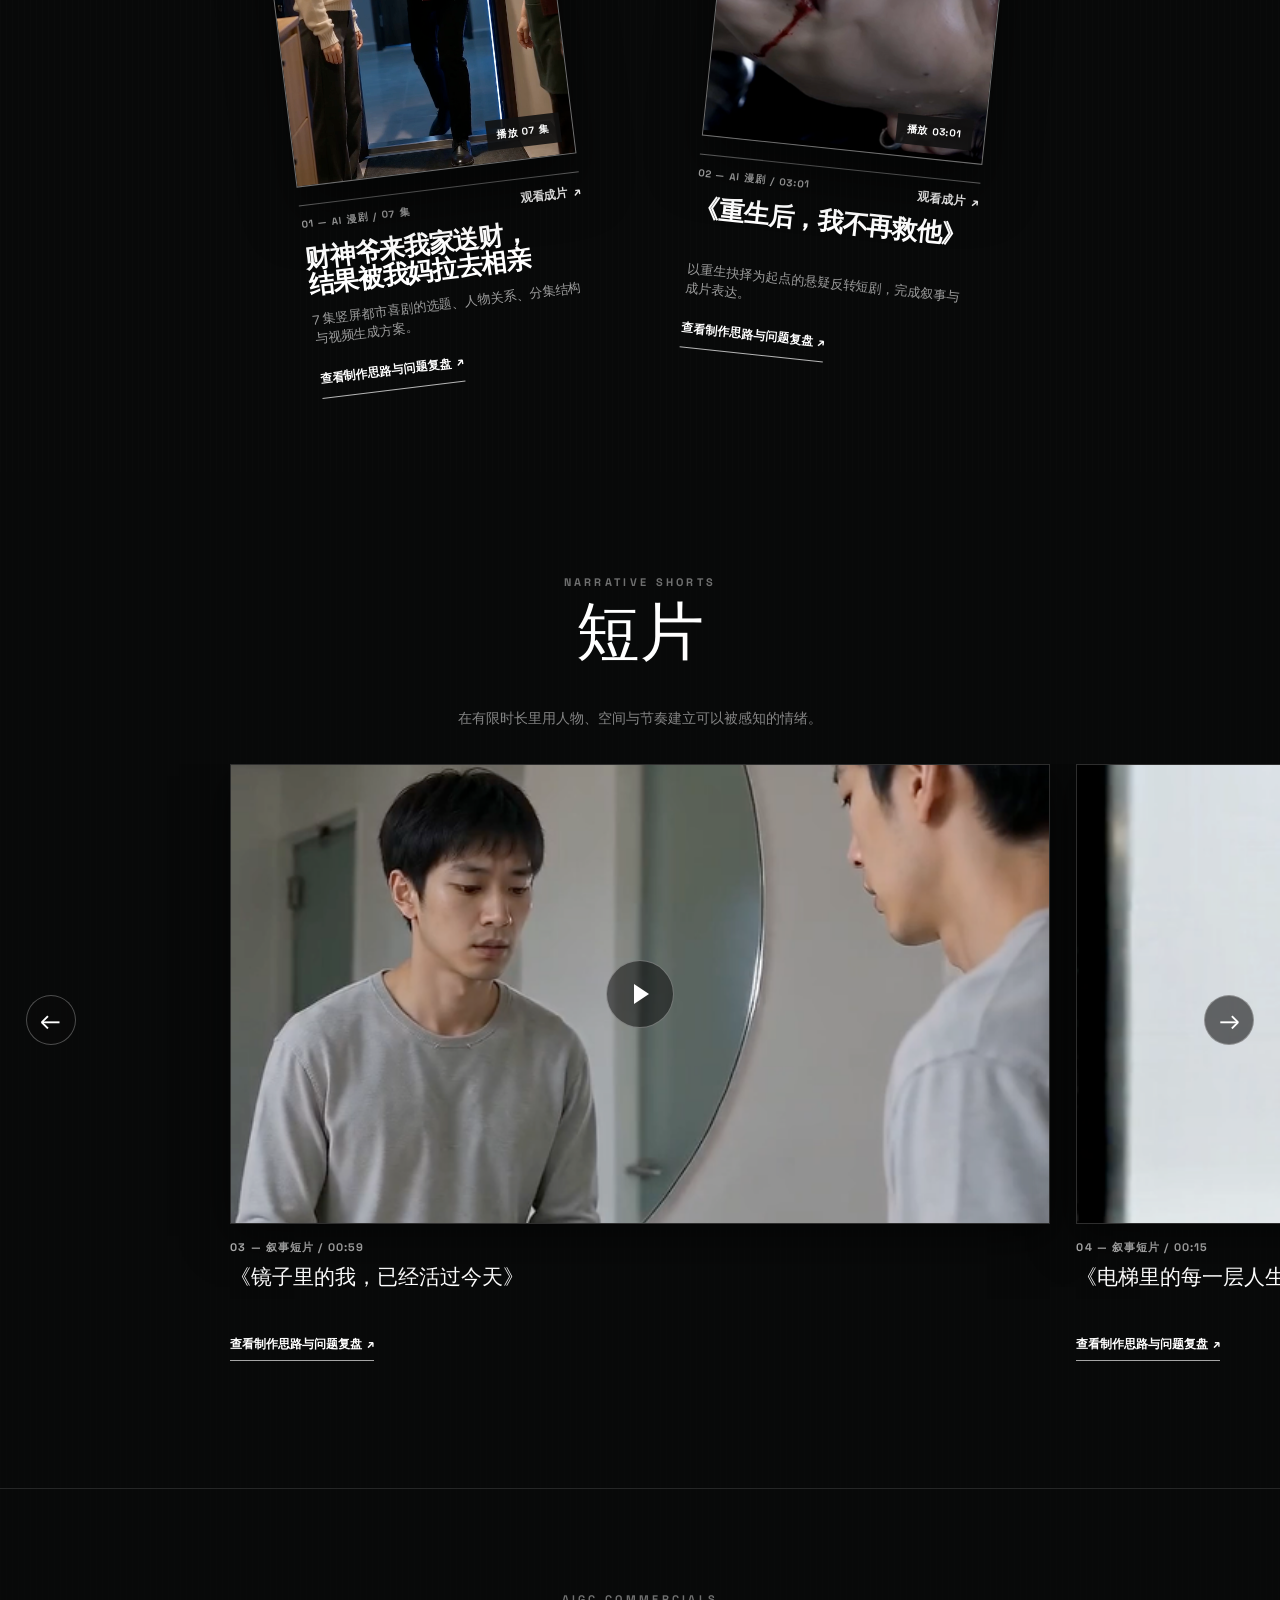
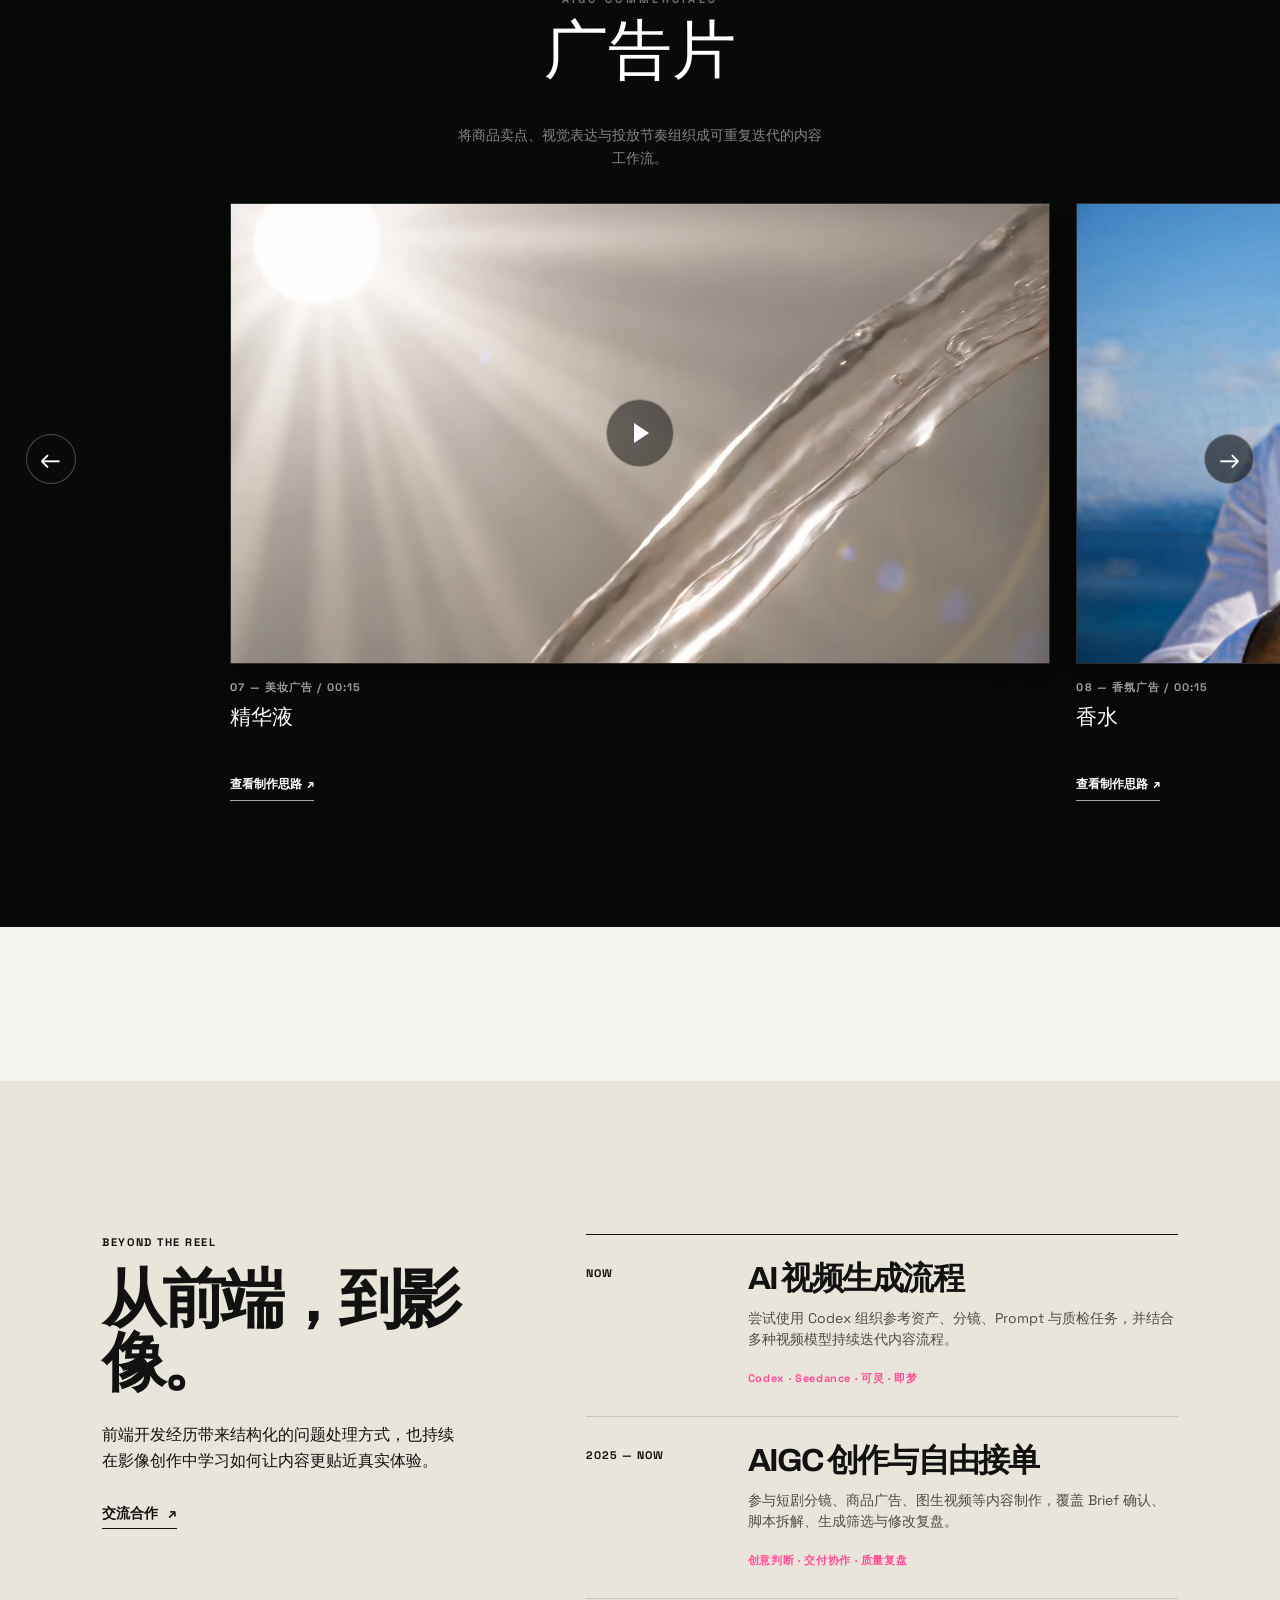
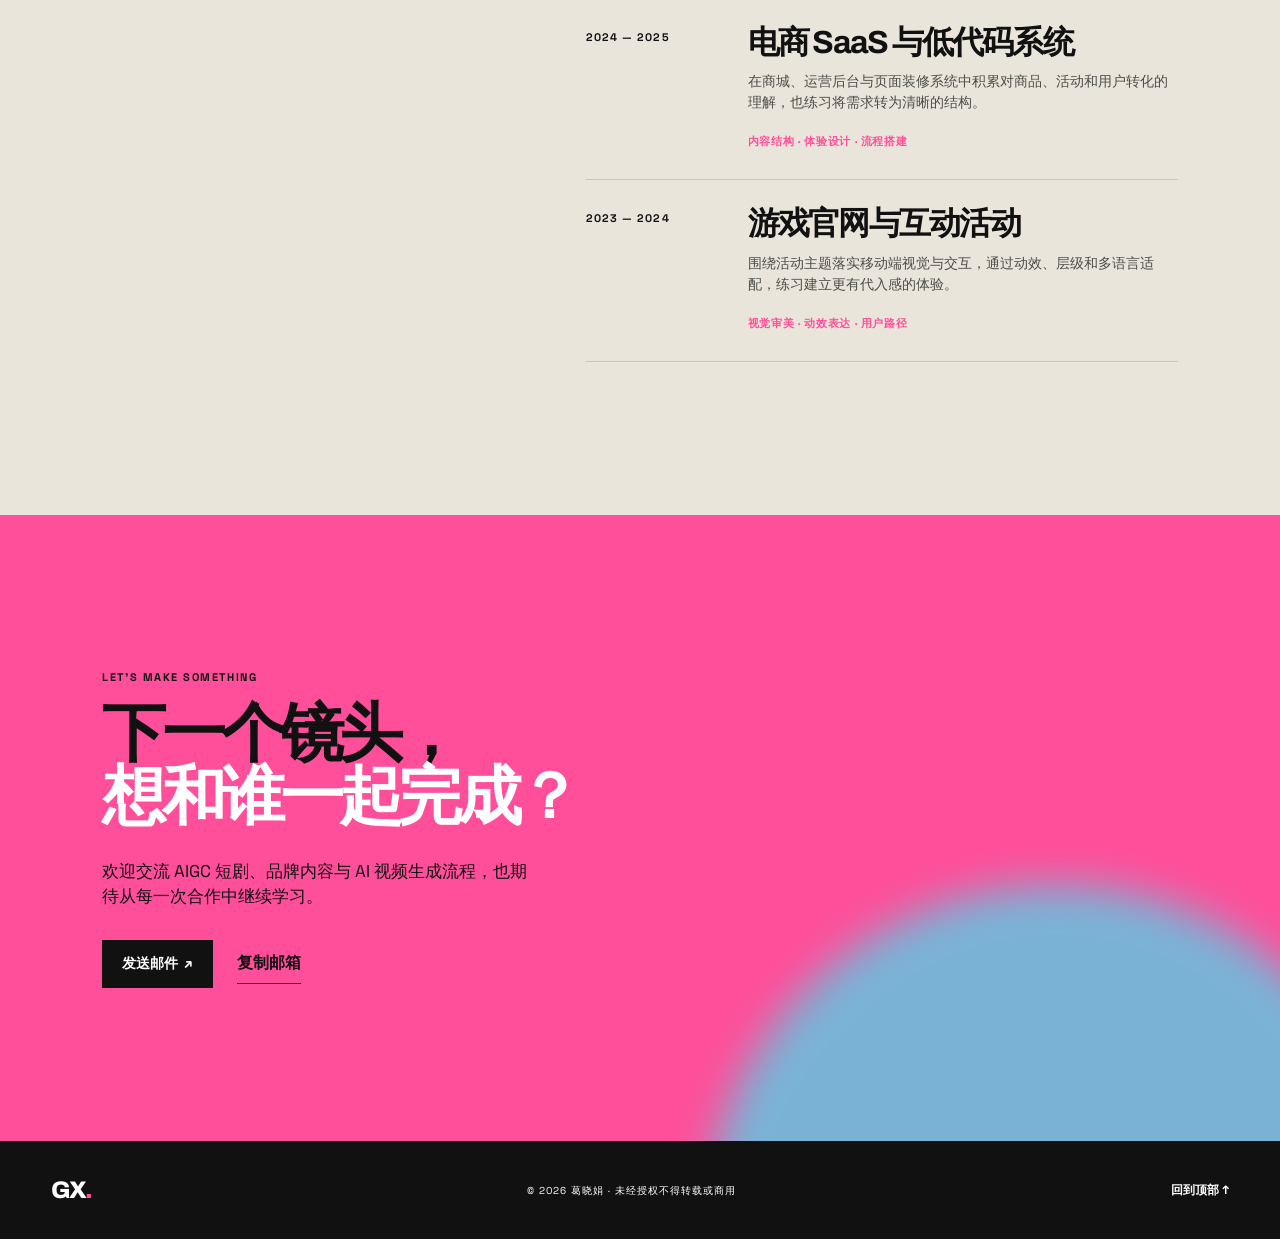
==== commit b95415e2: "Remove empty portfolio callout" ====
--- a/index.html
+++ b/index.html
@@ -215,7 +215,6 @@
             <button class="carousel-control" type="button" data-carousel-direction="1" aria-label="查看下一支广告片">→</button>
           </div>
         </div>
-        <div class="portfolio-callout"><span>想看完整成片、分镜和 Prompt？</span><a href="#contact">获取作品集链接 <span aria-hidden="true">↗</span></a></div>
       </section>
 
       <section class="about section-pad" id="about" aria-labelledby="about-title">
--- a/styles.css
+++ b/styles.css
@@ -211,26 +211,60 @@
 .project-grid-landscape .project-visual:not(.portrait){aspect-ratio:16/9}
 @media (max-width:760px){.project-grid-portrait{grid-template-columns:repeat(2,minmax(0,1fr));gap:14px}.project-grid-landscape{grid-template-columns:1fr}.project-grid-portrait .project-card h3{font-size:21px;min-height:3.15em}.project-grid-portrait .project-meta{align-items:flex-start;flex-direction:column;gap:6px}.project-grid-portrait .view-project{display:none}}
 
-/* Work is grouped by content type: portrait drama cards, then cinematic short and ad reels. */
+/* The work section takes its visual cue from a gallery of covers followed by cinematic reels. */
 .work-group-heading{align-items:end;display:flex;gap:42px;justify-content:space-between;margin-bottom:30px}
 .work-group-heading .section-kicker{margin-bottom:12px}
 .work-group-heading h3{font:700 clamp(34px,5vw,68px)/.98 var(--font-display);letter-spacing:-.06em;margin:0}
 .work-group-heading>p{font-size:15px;line-height:1.6;margin:0;max-width:390px}
+
+/* Selected drama work: a compact, layered cover gallery. */
+.manga-gallery-section{background:#080909;color:#fff;margin:0 calc(-1 * clamp(22px,8vw,130px));overflow:hidden;padding:clamp(76px,9vw,120px) clamp(22px,8vw,130px) clamp(70px,8vw,108px);position:relative}
+.manga-gallery-section::before{background:repeating-linear-gradient(90deg,rgba(255,255,255,.024) 0 1px,transparent 1px 6px);content:"";inset:0;opacity:.35;pointer-events:none;position:absolute}
+.manga-gallery-section>*{position:relative}
+.manga-gallery-section .work-group-heading{align-items:center;flex-direction:column;margin:0 auto 46px;max-width:640px;text-align:center}
+.manga-gallery-section .work-group-heading>p{color:rgba(255,255,255,.54);font-size:14px;max-width:470px}
+.manga-gallery-section .section-kicker{color:rgba(255,255,255,.44);letter-spacing:.24em}
+.manga-gallery-section .project-grid{align-items:flex-end;display:flex;gap:clamp(32px,6vw,100px);justify-content:center;margin:0 auto;max-width:960px;perspective:1200px}
+.manga-gallery-section .project-card{border:0;color:#fff;flex:0 1 clamp(210px,22vw,285px);padding:0;transform-origin:center bottom;transition:transform .35s cubic-bezier(.2,.65,.2,1)}
+.manga-gallery-section .project-card:first-child{transform:rotate(-7deg) translateY(12px)}
+.manga-gallery-section .project-card:last-child{transform:rotate(6deg) translateY(-8px)}
+.manga-gallery-section .project-card:hover{transform:translateY(-20px) rotate(0)}
+.manga-gallery-section .project-visual,.manga-gallery-section .project-visual.portrait{aspect-ratio:9/16;border:1px solid rgba(255,255,255,.34);box-shadow:0 28px 50px rgba(0,0,0,.5);margin-bottom:18px}
+.manga-gallery-section .project-visual img{object-position:center}
+.manga-gallery-section .project-meta{border-top:1px solid rgba(255,255,255,.42);padding-top:10px}
+.manga-gallery-section .project-meta p{color:rgba(255,255,255,.65)}
+.manga-gallery-section .project-card h3{font-size:clamp(20px,2vw,28px);letter-spacing:-.045em;min-height:2.15em}
+.manga-gallery-section .project-summary{color:rgba(255,255,255,.6);font-size:13px}
+.manga-gallery-section .project-review-open{border-color:rgba(255,255,255,.7);color:#fff;margin-top:14px}
 .drama-group .project-card[data-project="reborn"] .project-visual{aspect-ratio:9/16}
-.carousel-group{background:var(--ink);color:#fff;margin:clamp(72px,9vw,132px) calc(-1 * clamp(22px,8vw,130px)) 0;overflow:hidden;padding:clamp(72px,9vw,124px) 0}
-.carousel-group .work-group-heading{padding:0 clamp(22px,8vw,130px)}
-.carousel-group .work-group-heading>p{color:#c7c7c7}
+
+/* Narrative shorts and commercials use the same tactile, snap-scrolling reel. */
+.carousel-group{background:#080909;color:#fff;margin:clamp(72px,9vw,132px) calc(-1 * clamp(22px,8vw,130px)) 0;overflow:hidden;padding:clamp(72px,8vw,112px) 0}
+.manga-gallery-section+.carousel-group,.carousel-group+.carousel-group{margin-top:0}
+.carousel-group+.carousel-group{border-top:1px solid rgba(255,255,255,.12)}
+.carousel-group::before{background:repeating-linear-gradient(90deg,rgba(255,255,255,.02) 0 1px,transparent 1px 6px);content:"";inset:0;opacity:.26;pointer-events:none;position:absolute}
+.carousel-group{position:relative}
+.carousel-group>*{position:relative}
+.carousel-group .work-group-heading{align-items:center;flex-direction:column;margin:0 auto 34px;max-width:580px;padding:0 clamp(22px,8vw,130px);text-align:center}
+.carousel-group .work-group-heading h3{font-weight:500;letter-spacing:0}
+.carousel-group .work-group-heading>p{color:rgba(255,255,255,.5);font-size:14px;max-width:450px}
+.carousel-group .section-kicker{color:rgba(255,255,255,.42);letter-spacing:.3em}
 .work-carousel{position:relative}
-.carousel-track{display:flex!important;gap:clamp(18px,2vw,30px);grid-template-columns:none!important;overflow-x:auto;padding:0 calc((100% - min(68vw,920px))/2) 18px;scroll-behavior:smooth;scroll-padding-inline:calc((100% - min(68vw,920px))/2);scroll-snap-type:x mandatory;scrollbar-width:none}
+.carousel-track{display:flex!important;gap:clamp(18px,2.1vw,32px);grid-template-columns:none!important;overflow-x:auto;padding:0 max(8vw,calc((100% - min(64vw,840px))/2)) 24px;scroll-behavior:smooth;scroll-padding-inline:max(8vw,calc((100% - min(64vw,840px))/2));scroll-snap-type:x mandatory;scrollbar-width:none}
 .carousel-track::-webkit-scrollbar{display:none}
-.carousel-track .project-card{border:0;color:#fff;flex:0 0 min(68vw,920px);padding:0;scroll-snap-align:center}
-.carousel-track .project-visual{aspect-ratio:16/9!important;margin-bottom:18px}
-.carousel-track .project-meta p{color:#d8d8d8}
-.carousel-track .project-card h3{font-size:clamp(27px,3vw,44px);margin-top:16px}
-.carousel-track .project-summary{color:#c7c7c7;font-size:15px;max-width:620px}
-.carousel-track .project-review-open,.carousel-track .project-workflow-link{border-color:rgba(255,255,255,.75);color:#fff;margin-top:18px}
-.carousel-control{align-items:center;background:rgba(17,17,17,.78);border:1px solid rgba(255,255,255,.45);border-radius:50%;color:#fff;cursor:pointer;display:flex;font-size:24px;height:48px;justify-content:center;line-height:1;padding:0;position:absolute;top:min(22vw,280px);transform:translateY(-50%);width:48px;z-index:2}
-.carousel-control[data-carousel-direction="-1"]{left:clamp(10px,2vw,36px)}
-.carousel-control[data-carousel-direction="1"]{right:clamp(10px,2vw,36px)}
+.carousel-track .project-card{border:0;color:#fff;flex:0 0 min(64vw,840px);padding:0;scroll-snap-align:center}
+.carousel-track .project-visual{aspect-ratio:16/9!important;background:#111;border:1px solid rgba(255,255,255,.12);box-shadow:0 12px 42px rgba(0,0,0,.58);margin-bottom:16px}
+.carousel-track .project-visual img{object-fit:cover}
+.carousel-track .play-badge{align-items:center;background:rgba(5,5,5,.5);border:1px solid rgba(255,255,255,.32);border-radius:50%;bottom:auto;display:flex;font-size:0;height:68px;justify-content:center;left:50%;padding:0;right:auto;top:50%;transform:translate(-50%,-50%);width:68px}
+.carousel-track .play-badge::after{border-bottom:10px solid transparent;border-left:15px solid #fff;border-top:10px solid transparent;content:"";margin-left:4px}
+.carousel-track .project-meta{align-items:flex-start;justify-content:flex-start}
+.carousel-track .project-meta p{color:rgba(255,255,255,.72);font-size:11px}
+.carousel-track .view-project{display:none}
+.carousel-track .project-card h3{font:500 clamp(18px,1.65vw,24px)/1.3 var(--font-body);letter-spacing:0;margin:8px 0 0;min-height:2.6em}
+.carousel-track .project-summary{display:none}
+.carousel-track .project-review-open,.carousel-track .project-workflow-link{border-color:rgba(255,255,255,.64);color:#fff;margin-top:13px;min-height:30px}
+.carousel-control{align-items:center;background:rgba(12,12,12,.58);border:1px solid rgba(255,255,255,.28);border-radius:50%;color:#fff;cursor:pointer;display:flex;font-size:26px;height:50px;justify-content:center;line-height:1;padding:0;position:absolute;top:min(20vw,260px);transform:translateY(-50%);width:50px;z-index:2}
+.carousel-control[data-carousel-direction="-1"]{left:clamp(10px,2vw,32px)}
+.carousel-control[data-carousel-direction="1"]{right:clamp(10px,2vw,32px)}
 .carousel-control:hover{background:#fff;color:var(--ink)}
-@media (max-width:760px){.work-group-heading{align-items:start;display:block;margin-bottom:24px}.work-group-heading>p{margin-top:16px}.carousel-group{margin-top:72px;padding:70px 0}.carousel-group .work-group-heading{padding:0 18px}.carousel-track{gap:14px;padding-inline:18px;scroll-padding-inline:18px}.carousel-track .project-card{flex-basis:calc(100vw - 54px)}.carousel-track .project-card h3{font-size:27px;min-height:0}.carousel-track .project-summary{font-size:14px}.carousel-control{height:44px;top:calc((100vw - 54px) * .28125);width:44px}.carousel-control[data-carousel-direction="-1"]{left:7px}.carousel-control[data-carousel-direction="1"]{right:7px}}
+@media (max-width:760px){.work-group-heading{align-items:start;display:block;margin-bottom:24px}.work-group-heading>p{margin-top:16px}.manga-gallery-section{padding:68px 18px 70px}.manga-gallery-section .work-group-heading,.carousel-group .work-group-heading{display:block;margin-bottom:30px;text-align:left}.manga-gallery-section .work-group-heading>p,.carousel-group .work-group-heading>p{margin-top:14px}.manga-gallery-section .project-grid{gap:16px;justify-content:flex-start;overflow-x:auto;padding:4px 9vw 36px;scroll-snap-type:x mandatory;scrollbar-width:none}.manga-gallery-section .project-grid::-webkit-scrollbar{display:none}.manga-gallery-section .project-card{flex:0 0 min(68vw,270px);scroll-snap-align:center}.manga-gallery-section .project-card:first-child{transform:rotate(-4deg)}.manga-gallery-section .project-card:last-child{transform:rotate(4deg)}.manga-gallery-section .project-card:hover{transform:none}.manga-gallery-section .project-card h3{font-size:21px}.carousel-group{margin-top:70px;padding:68px 0}.carousel-group .work-group-heading{padding:0 18px}.carousel-track{gap:16px;padding-inline:12vw;scroll-padding-inline:12vw}.carousel-track .project-card{flex-basis:76vw}.carousel-track .project-card h3{font-size:17px}.carousel-track .play-badge{height:56px;width:56px}.carousel-track .play-badge::after{border-bottom-width:8px;border-left-width:12px;border-top-width:8px}.carousel-control{height:44px;top:calc(12vw + 21.375vw);width:44px}.carousel-control[data-carousel-direction="-1"]{left:6px}.carousel-control[data-carousel-direction="1"]{right:6px}}
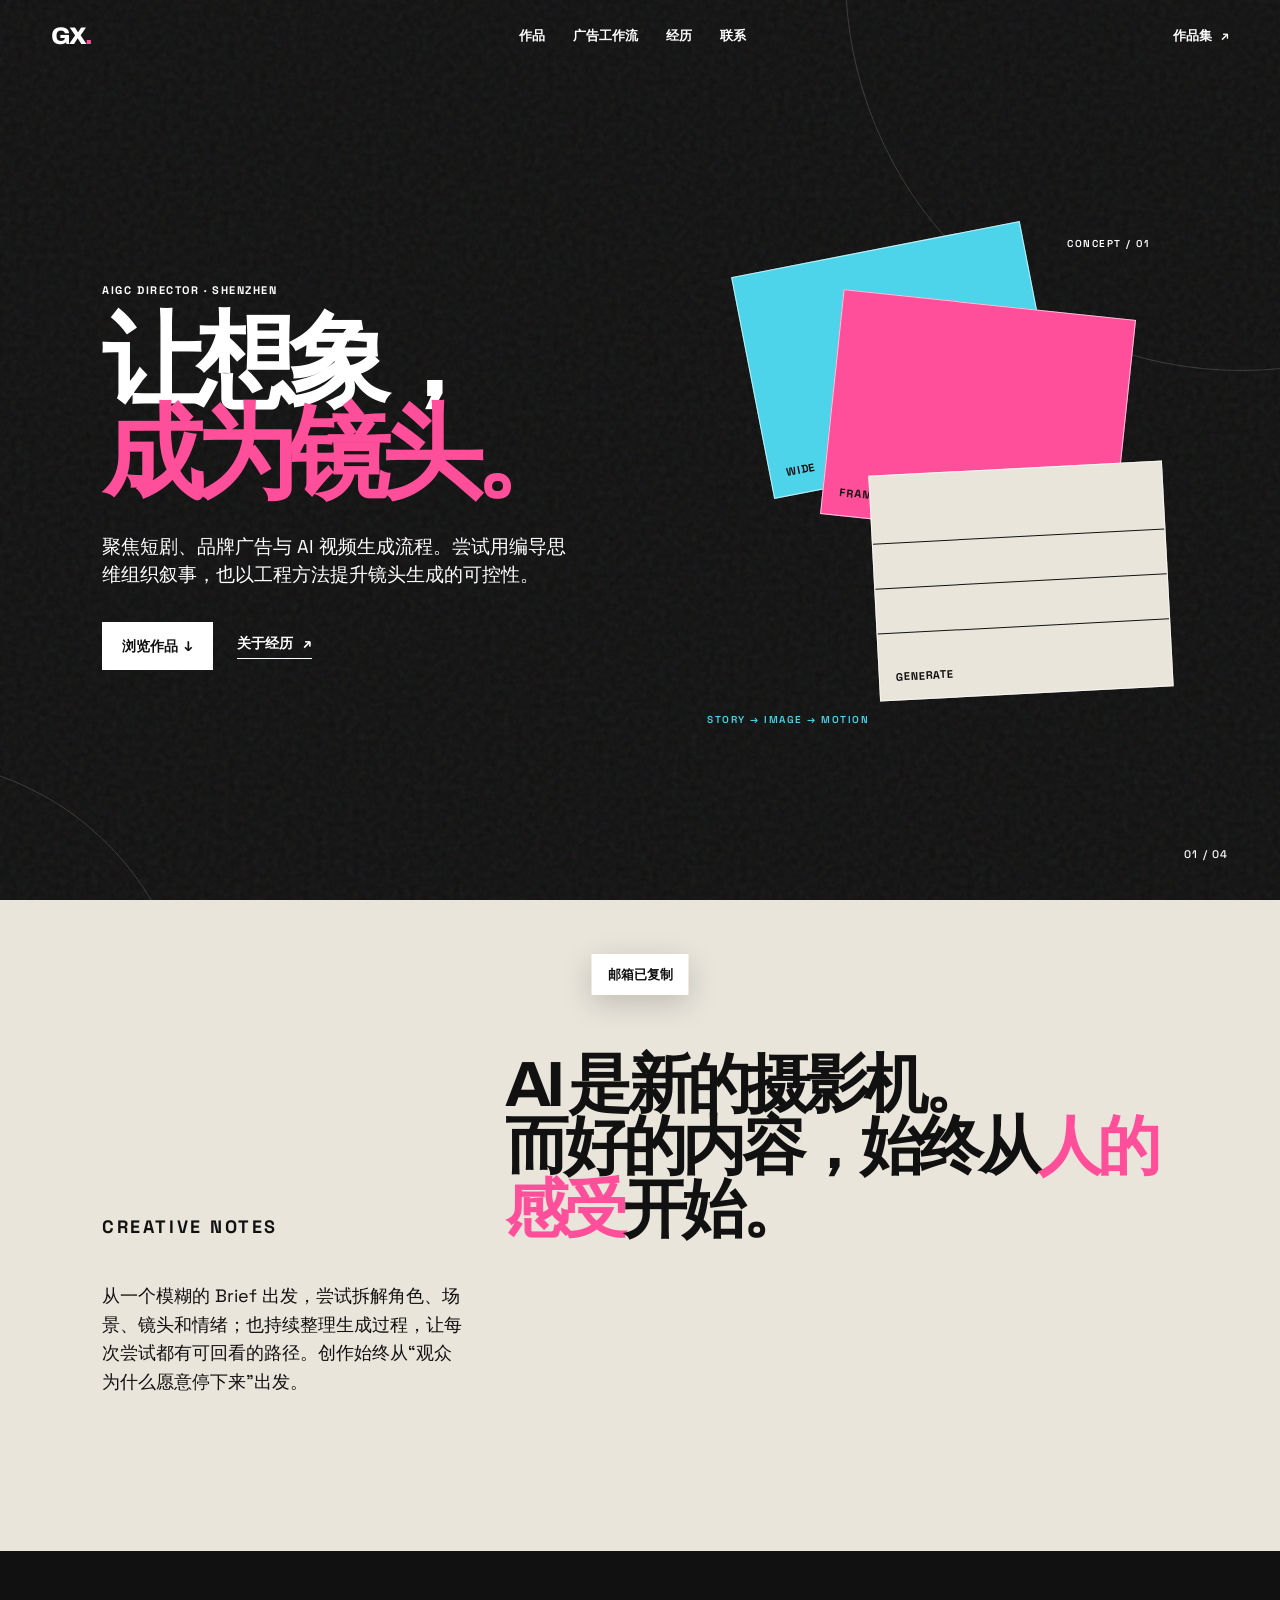
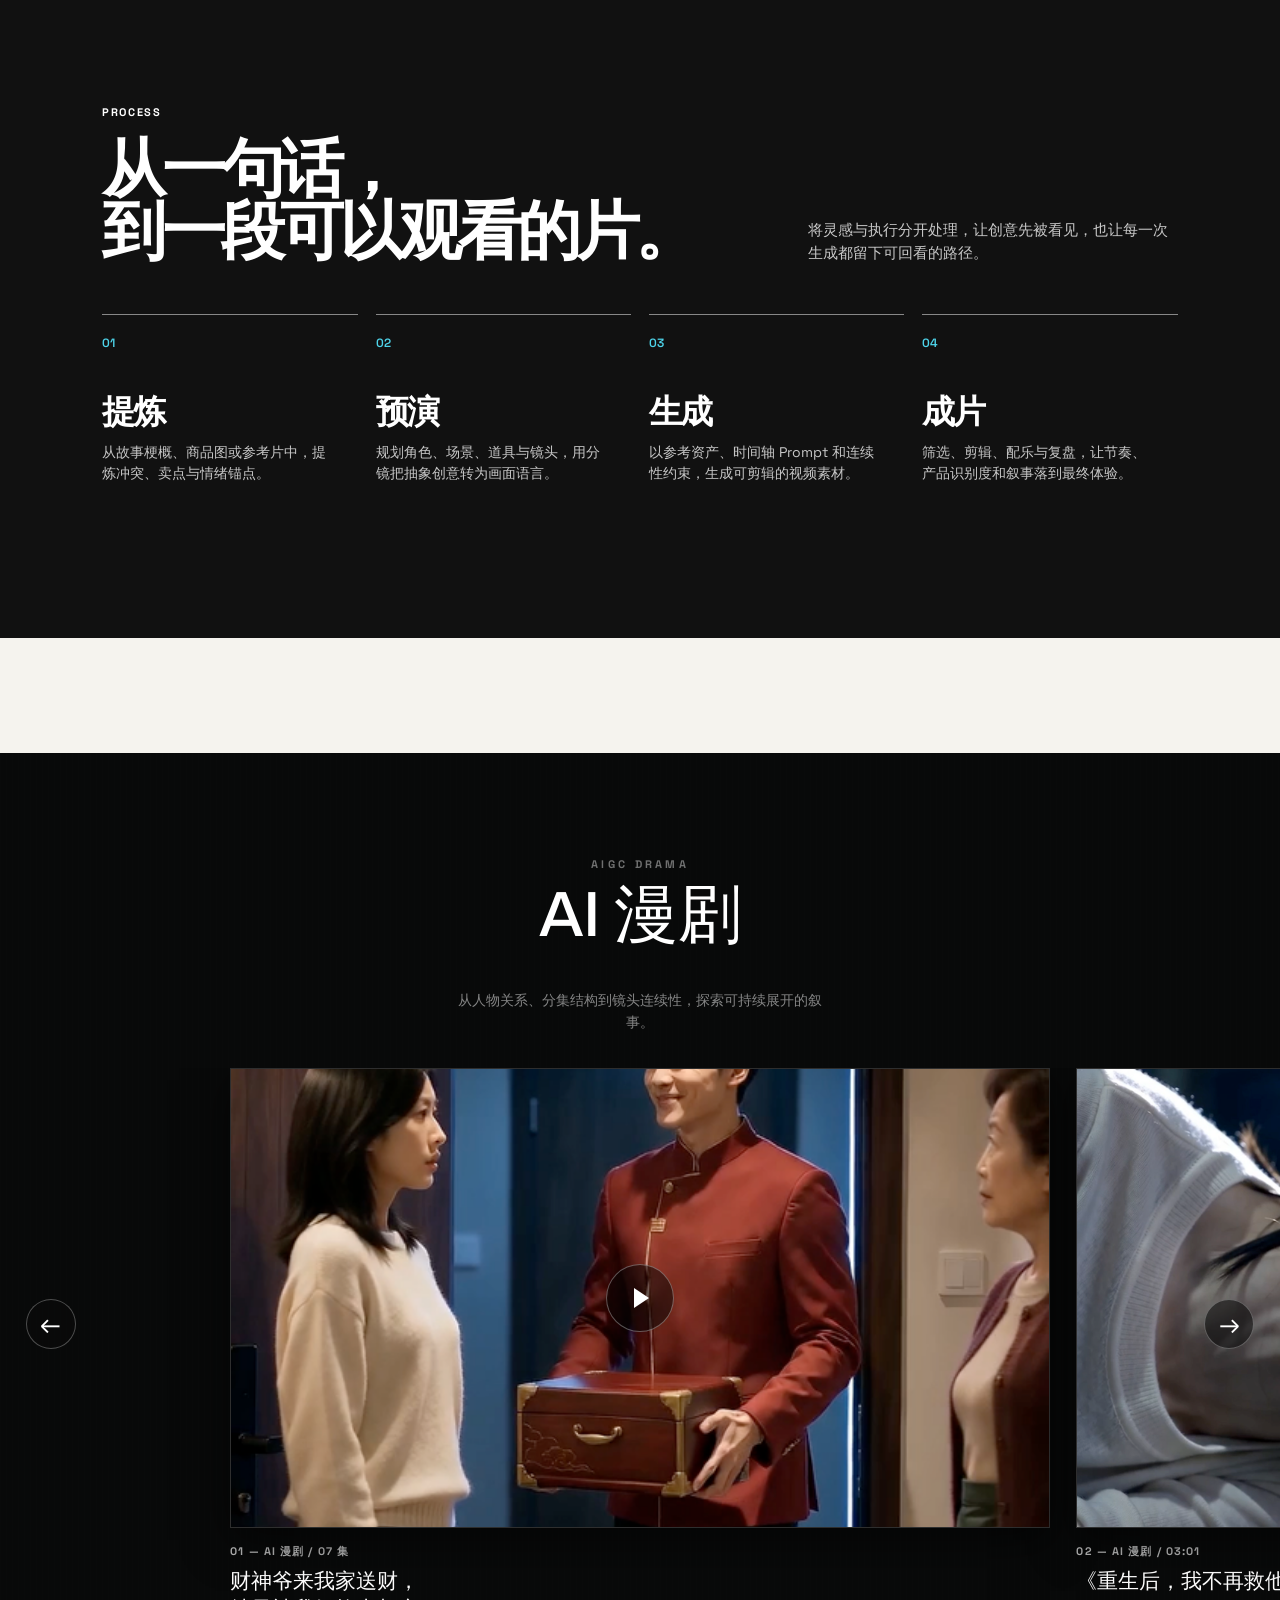
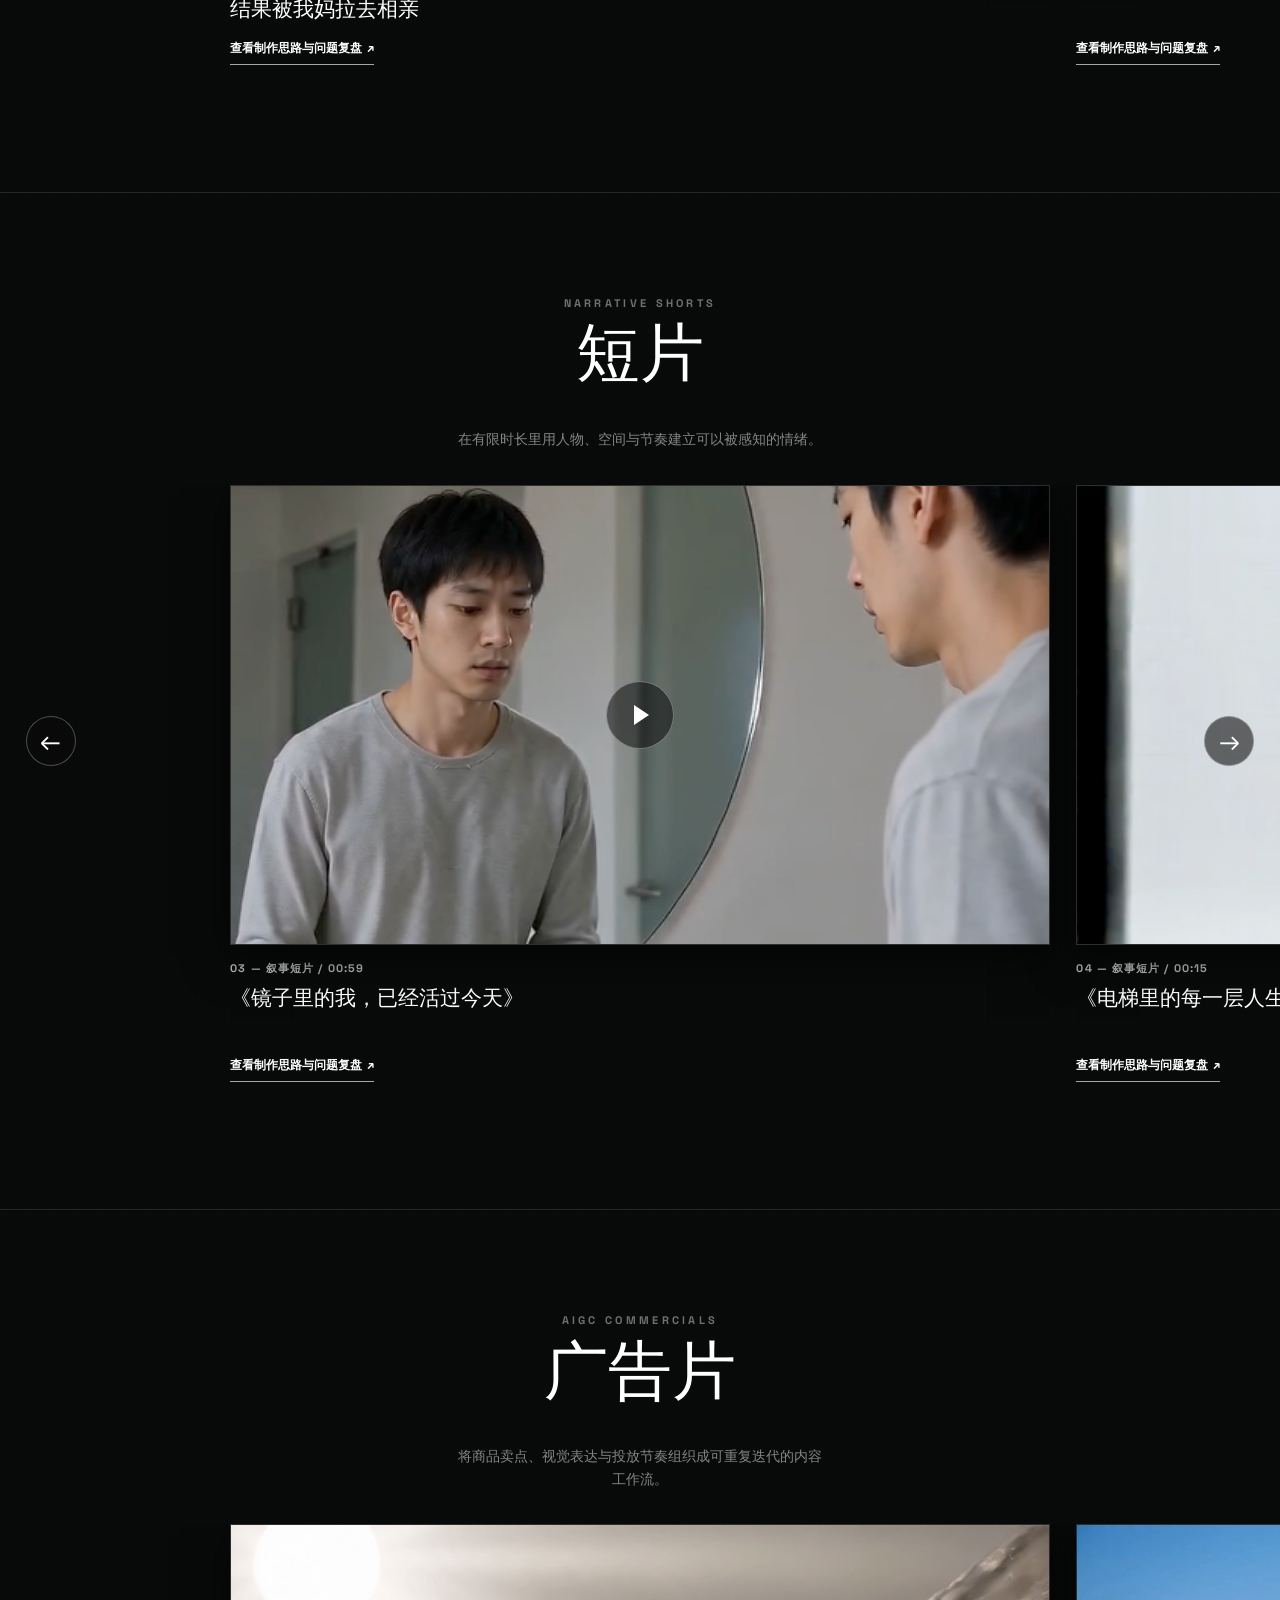
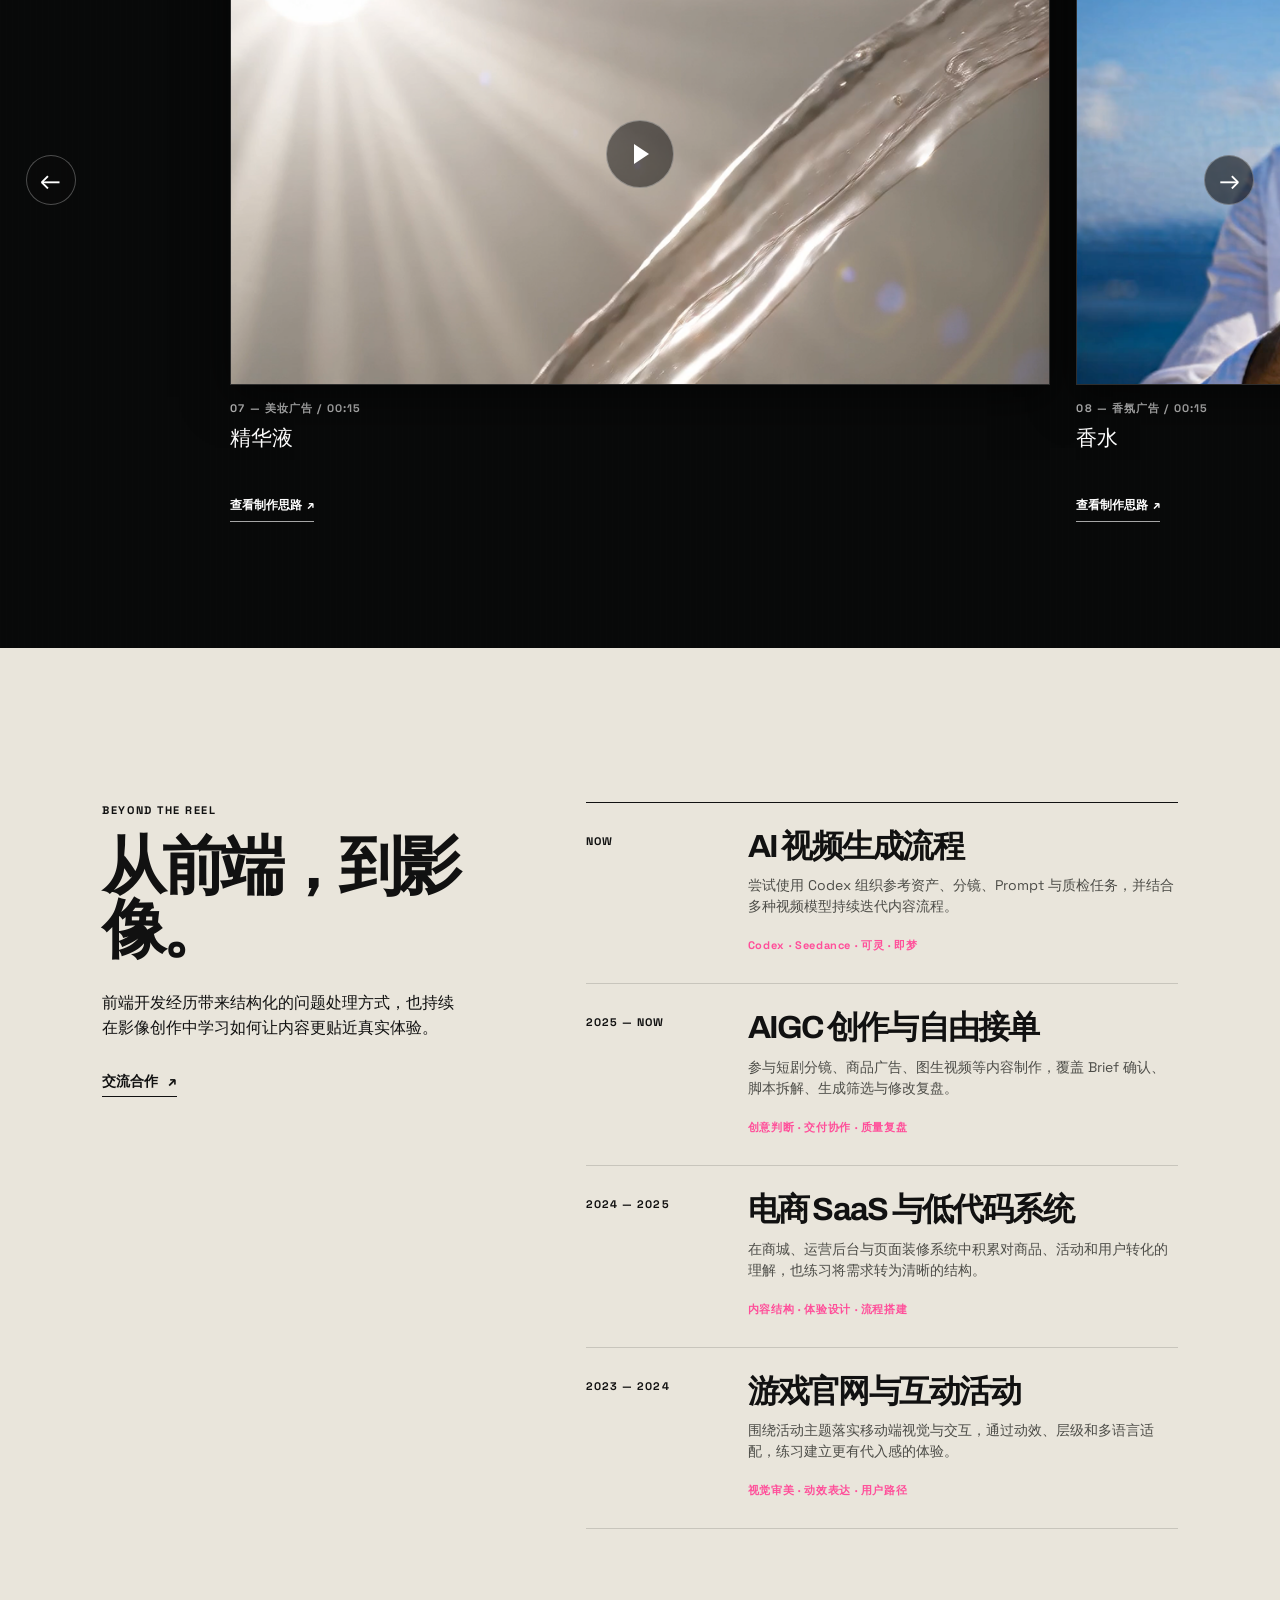
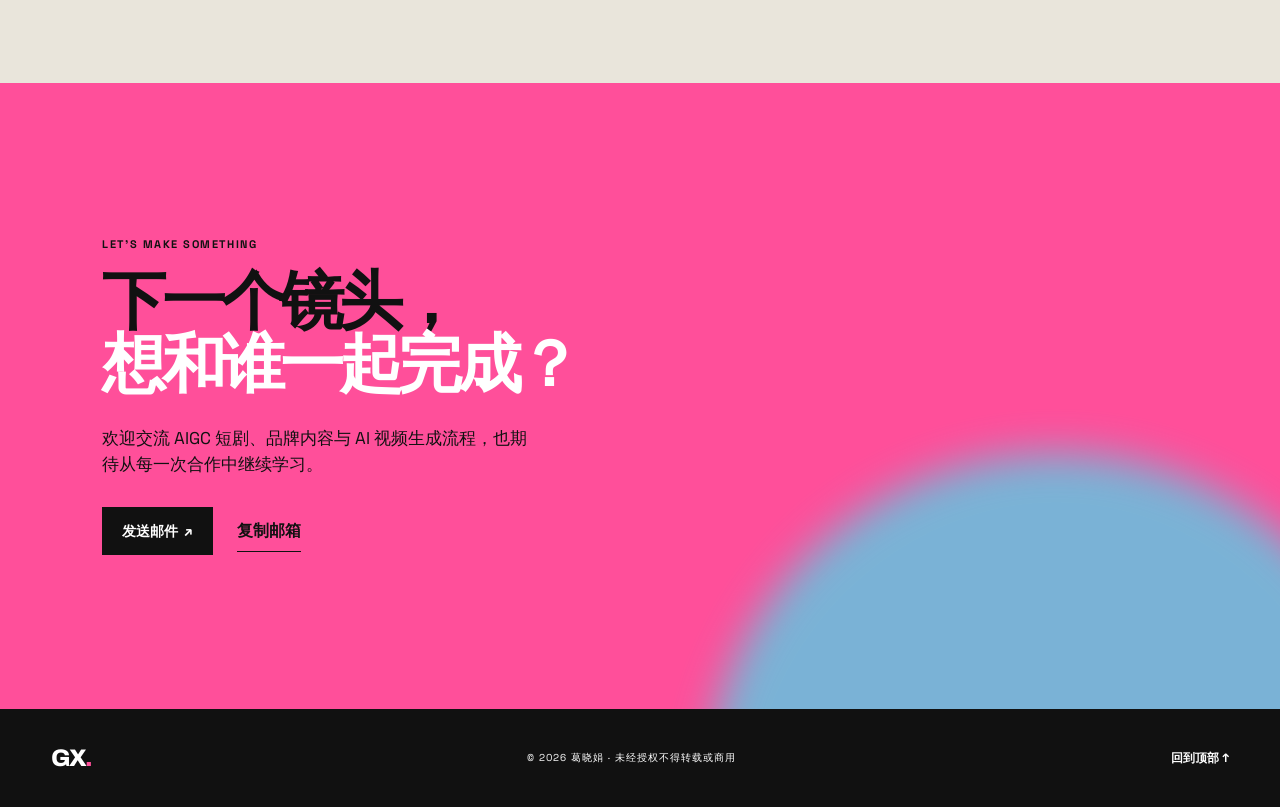
==== commit c3dc756a: "Rebuild portfolio as cover reels" ====
--- a/index.html
+++ b/index.html
@@ -68,14 +68,12 @@
         </ol>
       </section>
 
-      <section class="work section-pad" id="work" aria-labelledby="work-title">
-        <div class="section-heading">
-          <div><p class="section-kicker">SELECTED WORK</p><h2 id="work-title">作品，不止是画面。</h2></div>
-          <p>十二个项目覆盖 AI 漫剧、叙事短片与品牌广告。选择一支作品，观看成片与创作过程。</p>
-        </div>
-        <div class="work-group manga-gallery-section drama-group" data-work-kind="drama">
-          <div class="work-group-heading"><div><p class="section-kicker">SELECTED DRAMA</p><h3>AI 漫剧</h3></div><p>从人物关系、分集结构到镜头连续性，探索可持续展开的叙事。</p></div>
-          <div class="project-grid project-grid-portrait">
+      <section class="work section-pad" id="work" aria-label="作品">
+        <div class="work-group carousel-group drama-group" data-work-kind="drama">
+          <div class="work-group-heading"><div><p class="section-kicker">AIGC DRAMA</p><h3>AI 漫剧</h3></div><p>从人物关系、分集结构到镜头连续性，探索可持续展开的叙事。</p></div>
+          <div class="work-carousel">
+            <button class="carousel-control" type="button" data-carousel-direction="-1" aria-label="查看上一部 AI 漫剧">←</button>
+          <div class="project-grid project-grid-landscape carousel-track" tabindex="0" aria-label="AI 漫剧横向滑动列表">
           <article class="project-card reveal" data-category="drama" data-project="fortune">
             <button class="project-open" type="button" aria-label="查看财神爷来我家送财项目详情">
               <div class="project-visual portrait"><img src="assets/posters/fortune-series.png" alt="财神爷来我家送财，结果被我妈拉去相亲海报" loading="eager" /><span class="play-badge" aria-hidden="true">播放 07 集</span></div>
@@ -105,6 +103,8 @@
             </button>
             <button class="project-review-open" type="button" data-project="elevator" aria-label="查看电梯里的每一层人生的制作思路与问题复盘">查看制作思路与问题复盘 <i aria-hidden="true">↗</i></button>
           </article>
+          </div>
+            <button class="carousel-control" type="button" data-carousel-direction="1" aria-label="查看下一部 AI 漫剧">→</button>
           </div>
         </div>
 
@@ -241,7 +241,7 @@
     <dialog class="project-dialog" aria-labelledby="dialog-title">
       <button class="dialog-close" type="button" aria-label="关闭项目详情">×</button>
       <div class="dialog-media"><video class="dialog-video" controls controlsList="nodownload noremoteplayback" disablePictureInPicture disableRemotePlayback playsinline preload="metadata"></video></div>
-      <div class="dialog-content"><p class="dialog-type"></p><h2 id="dialog-title"></h2><p class="dialog-intro"></p><div class="episode-picker" aria-label="选择短剧集数" hidden></div><div class="dialog-grid"><div><h3>参与环节</h3><p class="dialog-role"></p></div><div><h3>创作尝试</h3><p class="dialog-focus"></p></div></div></div>
+      <div class="dialog-content"><p class="dialog-type"></p><h2 id="dialog-title"></h2><p class="dialog-intro"></p><div class="episode-picker" aria-label="选择短剧集数" hidden></div><div class="dialog-grid"><div><h3>参与环节</h3><p class="dialog-role"></p></div><div><h3>创作尝试</h3><p class="dialog-focus"></p></div></div><div class="dialog-actions"><button class="dialog-review-open" type="button" hidden>查看制作复盘 <span aria-hidden="true">↗</span></button><a class="dialog-workflow-link" href="ad-workflow.html" hidden>查看广告工作流 <span aria-hidden="true">↗</span></a></div></div>
     </dialog>
     <dialog class="review-dialog" aria-labelledby="review-title">
       <button class="review-close" type="button" aria-label="关闭制作复盘">×</button>
--- a/styles.css
+++ b/styles.css
@@ -49,7 +49,11 @@
 .statement h2,.section-heading h2,.about h2,.contact h2{font:700 clamp(34px,5vw,76px)/.98 var(--font-display);letter-spacing:-.075em;margin:0}
 .statement h2 strong{color:var(--pink);font-weight:inherit}
 .statement>p{max-width:430px;align-self:end;margin:0;font-size:18px;line-height:1.6}
-.work{background:var(--paper)}
+.work{background:var(--paper);color:var(--ink);padding-bottom:0;padding-top:0}
+.work>.section-heading{align-items:center;min-height:clamp(180px,18vw,250px);margin:0;padding:clamp(36px,4vw,56px) 0}
+.work>.section-heading h2{font-size:clamp(42px,4.5vw,68px)}
+.work>.section-heading>p{color:var(--muted)}
+.work>.section-heading .section-kicker{color:var(--ink)}
 .section-heading{display:flex;justify-content:space-between;gap:48px;align-items:end;margin-bottom:50px}
 .section-heading>p{max-width:370px;color:var(--muted);font-size:15px;margin:0}
 .work-filters{display:flex;flex-wrap:wrap;gap:8px;margin-bottom:28px}
@@ -218,7 +222,7 @@
 .work-group-heading>p{font-size:15px;line-height:1.6;margin:0;max-width:390px}
 
 /* Selected drama work: a compact, layered cover gallery. */
-.manga-gallery-section{background:#080909;color:#fff;margin:0 calc(-1 * clamp(22px,8vw,130px));overflow:hidden;padding:clamp(76px,9vw,120px) clamp(22px,8vw,130px) clamp(70px,8vw,108px);position:relative}
+.manga-gallery-section{background:#080909;color:#fff;margin:0 calc(-1 * clamp(22px,8vw,130px));overflow:hidden;padding:0 clamp(22px,8vw,130px) clamp(78px,9vw,118px);position:relative}
 .manga-gallery-section::before{background:repeating-linear-gradient(90deg,rgba(255,255,255,.024) 0 1px,transparent 1px 6px);content:"";inset:0;opacity:.35;pointer-events:none;position:absolute}
 .manga-gallery-section>*{position:relative}
 .manga-gallery-section .work-group-heading{align-items:center;flex-direction:column;margin:0 auto 46px;max-width:640px;text-align:center}
@@ -267,4 +271,4 @@
 .carousel-control[data-carousel-direction="-1"]{left:clamp(10px,2vw,32px)}
 .carousel-control[data-carousel-direction="1"]{right:clamp(10px,2vw,32px)}
 .carousel-control:hover{background:#fff;color:var(--ink)}
-@media (max-width:760px){.work-group-heading{align-items:start;display:block;margin-bottom:24px}.work-group-heading>p{margin-top:16px}.manga-gallery-section{padding:68px 18px 70px}.manga-gallery-section .work-group-heading,.carousel-group .work-group-heading{display:block;margin-bottom:30px;text-align:left}.manga-gallery-section .work-group-heading>p,.carousel-group .work-group-heading>p{margin-top:14px}.manga-gallery-section .project-grid{gap:16px;justify-content:flex-start;overflow-x:auto;padding:4px 9vw 36px;scroll-snap-type:x mandatory;scrollbar-width:none}.manga-gallery-section .project-grid::-webkit-scrollbar{display:none}.manga-gallery-section .project-card{flex:0 0 min(68vw,270px);scroll-snap-align:center}.manga-gallery-section .project-card:first-child{transform:rotate(-4deg)}.manga-gallery-section .project-card:last-child{transform:rotate(4deg)}.manga-gallery-section .project-card:hover{transform:none}.manga-gallery-section .project-card h3{font-size:21px}.carousel-group{margin-top:70px;padding:68px 0}.carousel-group .work-group-heading{padding:0 18px}.carousel-track{gap:16px;padding-inline:12vw;scroll-padding-inline:12vw}.carousel-track .project-card{flex-basis:76vw}.carousel-track .project-card h3{font-size:17px}.carousel-track .play-badge{height:56px;width:56px}.carousel-track .play-badge::after{border-bottom-width:8px;border-left-width:12px;border-top-width:8px}.carousel-control{height:44px;top:calc(12vw + 21.375vw);width:44px}.carousel-control[data-carousel-direction="-1"]{left:6px}.carousel-control[data-carousel-direction="1"]{right:6px}}
+@media (max-width:760px){.work>.section-heading{min-height:0;padding:42px 0 38px}.work>.section-heading h2{font-size:42px}.work-group-heading{align-items:start;display:block;margin-bottom:24px}.work-group-heading>p{margin-top:16px}.manga-gallery-section{padding:0 18px 70px}.manga-gallery-section .work-group-heading,.carousel-group .work-group-heading{display:block;margin-bottom:30px;text-align:left}.manga-gallery-section .work-group-heading>p,.carousel-group .work-group-heading>p{margin-top:14px}.manga-gallery-section .project-grid{gap:16px;justify-content:flex-start;overflow-x:auto;padding:4px 9vw 36px;scroll-snap-type:x mandatory;scrollbar-width:none}.manga-gallery-section .project-grid::-webkit-scrollbar{display:none}.manga-gallery-section .project-card{flex:0 0 min(68vw,270px);scroll-snap-align:center}.manga-gallery-section .project-card:first-child{transform:rotate(-4deg)}.manga-gallery-section .project-card:last-child{transform:rotate(4deg)}.manga-gallery-section .project-card:hover{transform:none}.manga-gallery-section .project-card h3{font-size:21px}.carousel-group{margin-top:70px;padding:68px 0}.carousel-group .work-group-heading{padding:0 18px}.carousel-track{gap:16px;padding-inline:12vw;scroll-padding-inline:12vw}.carousel-track .project-card{flex-basis:76vw}.carousel-track .project-card h3{font-size:17px}.carousel-track .play-badge{height:56px;width:56px}.carousel-track .play-badge::after{border-bottom-width:8px;border-left-width:12px;border-top-width:8px}.carousel-control{height:44px;top:calc(12vw + 21.375vw);width:44px}.carousel-control[data-carousel-direction="-1"]{left:6px}.carousel-control[data-carousel-direction="1"]{right:6px}}
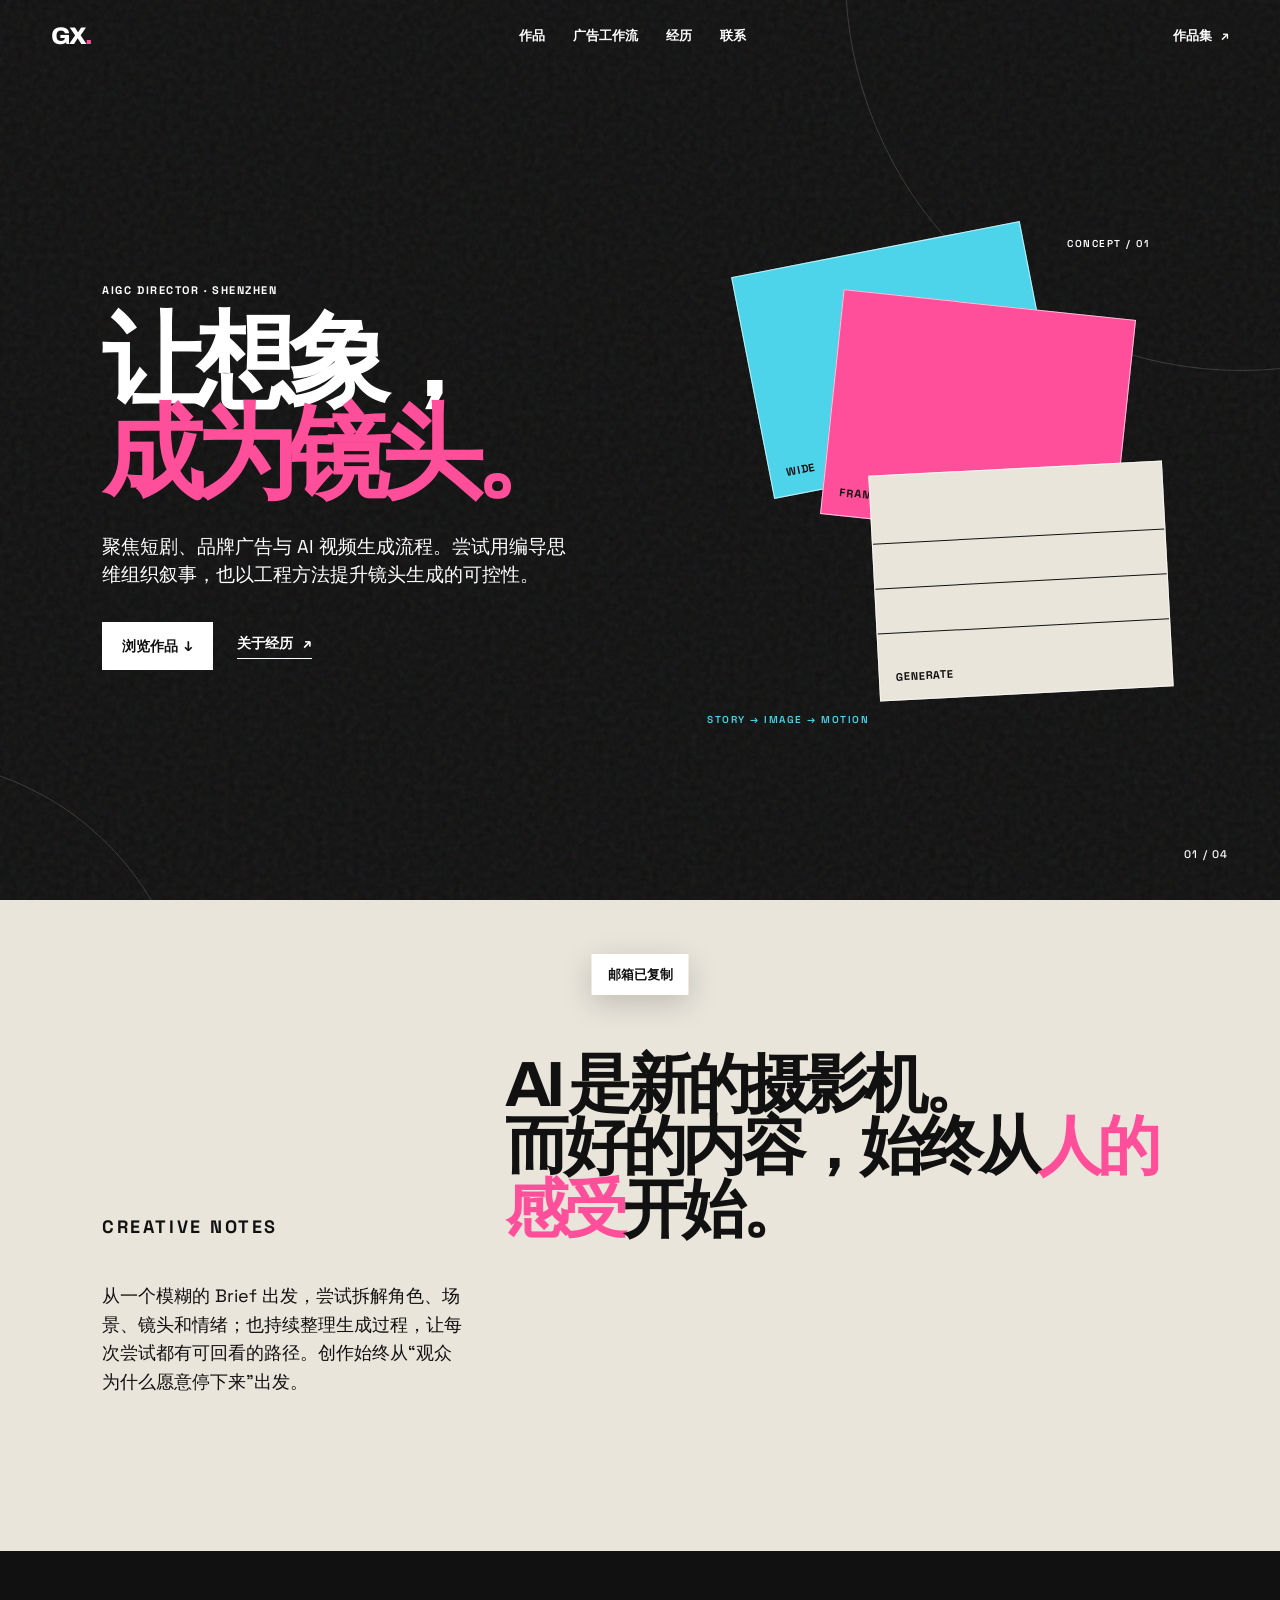
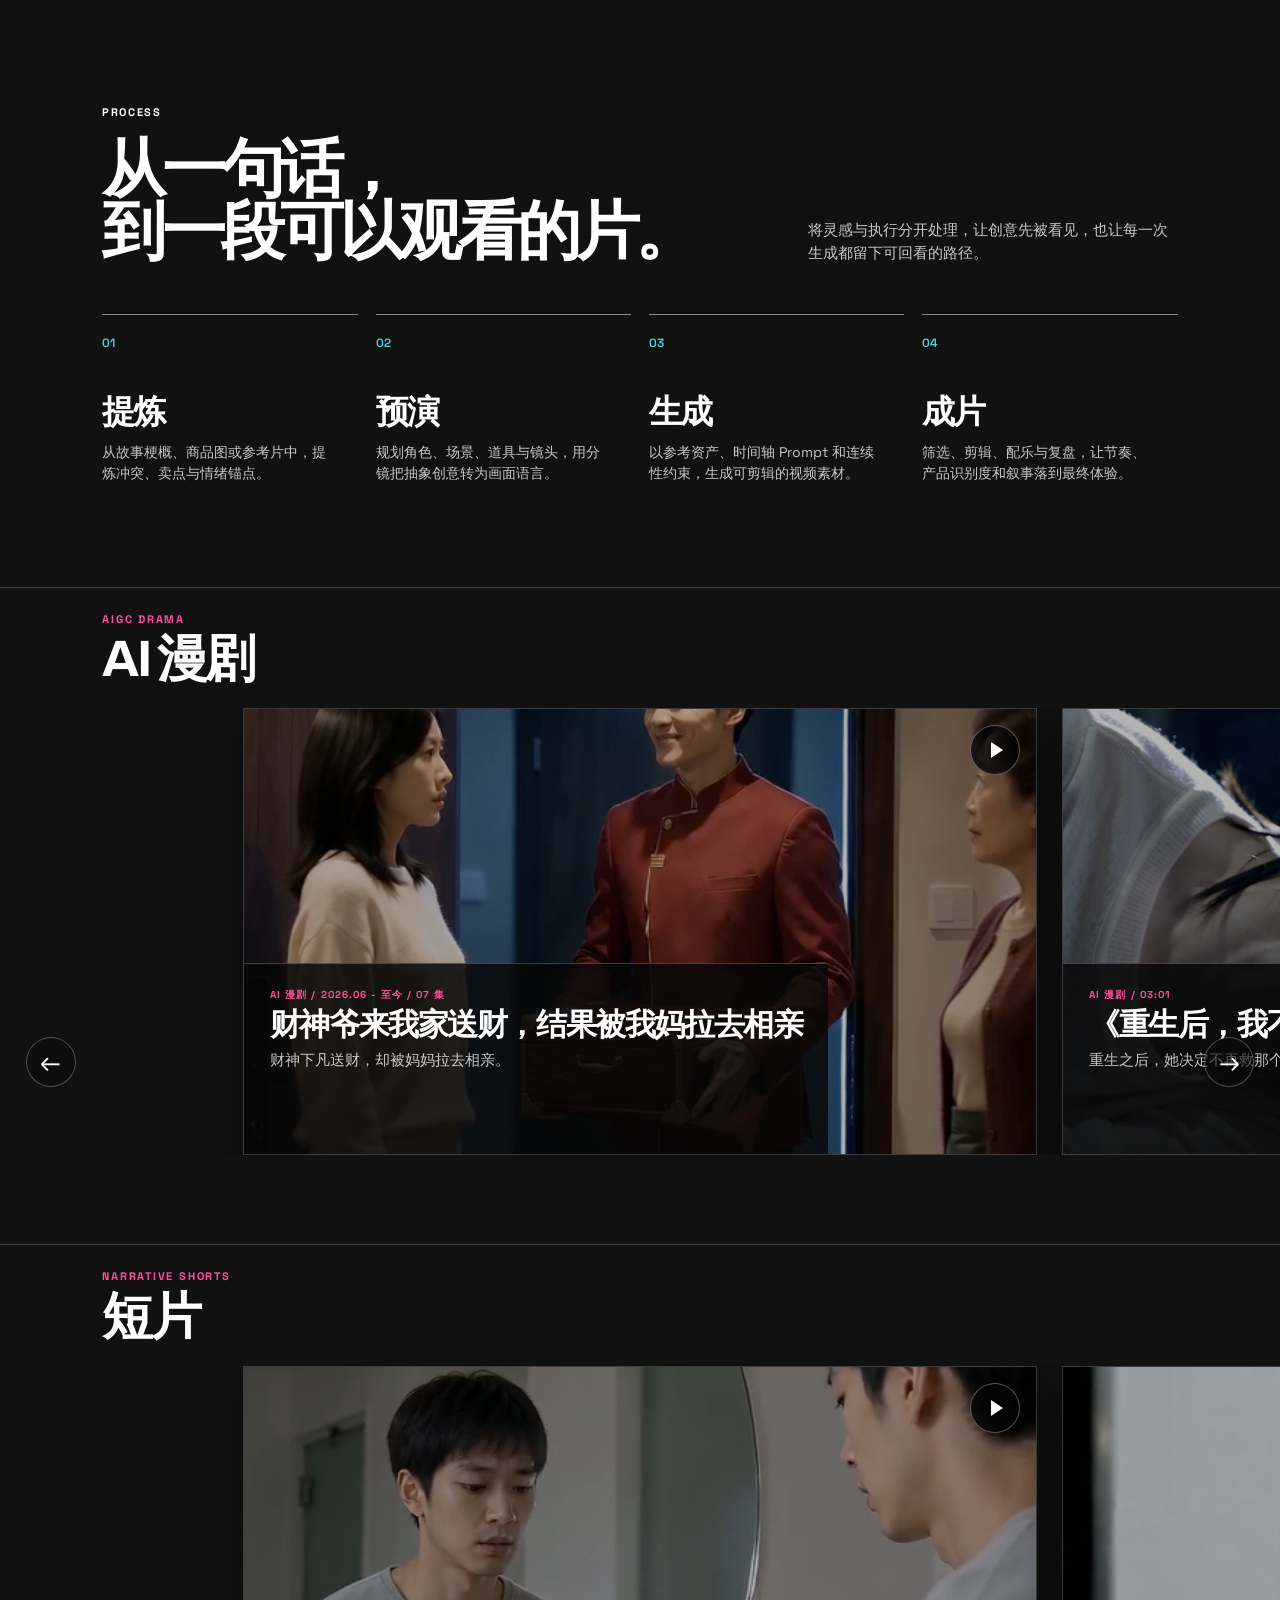
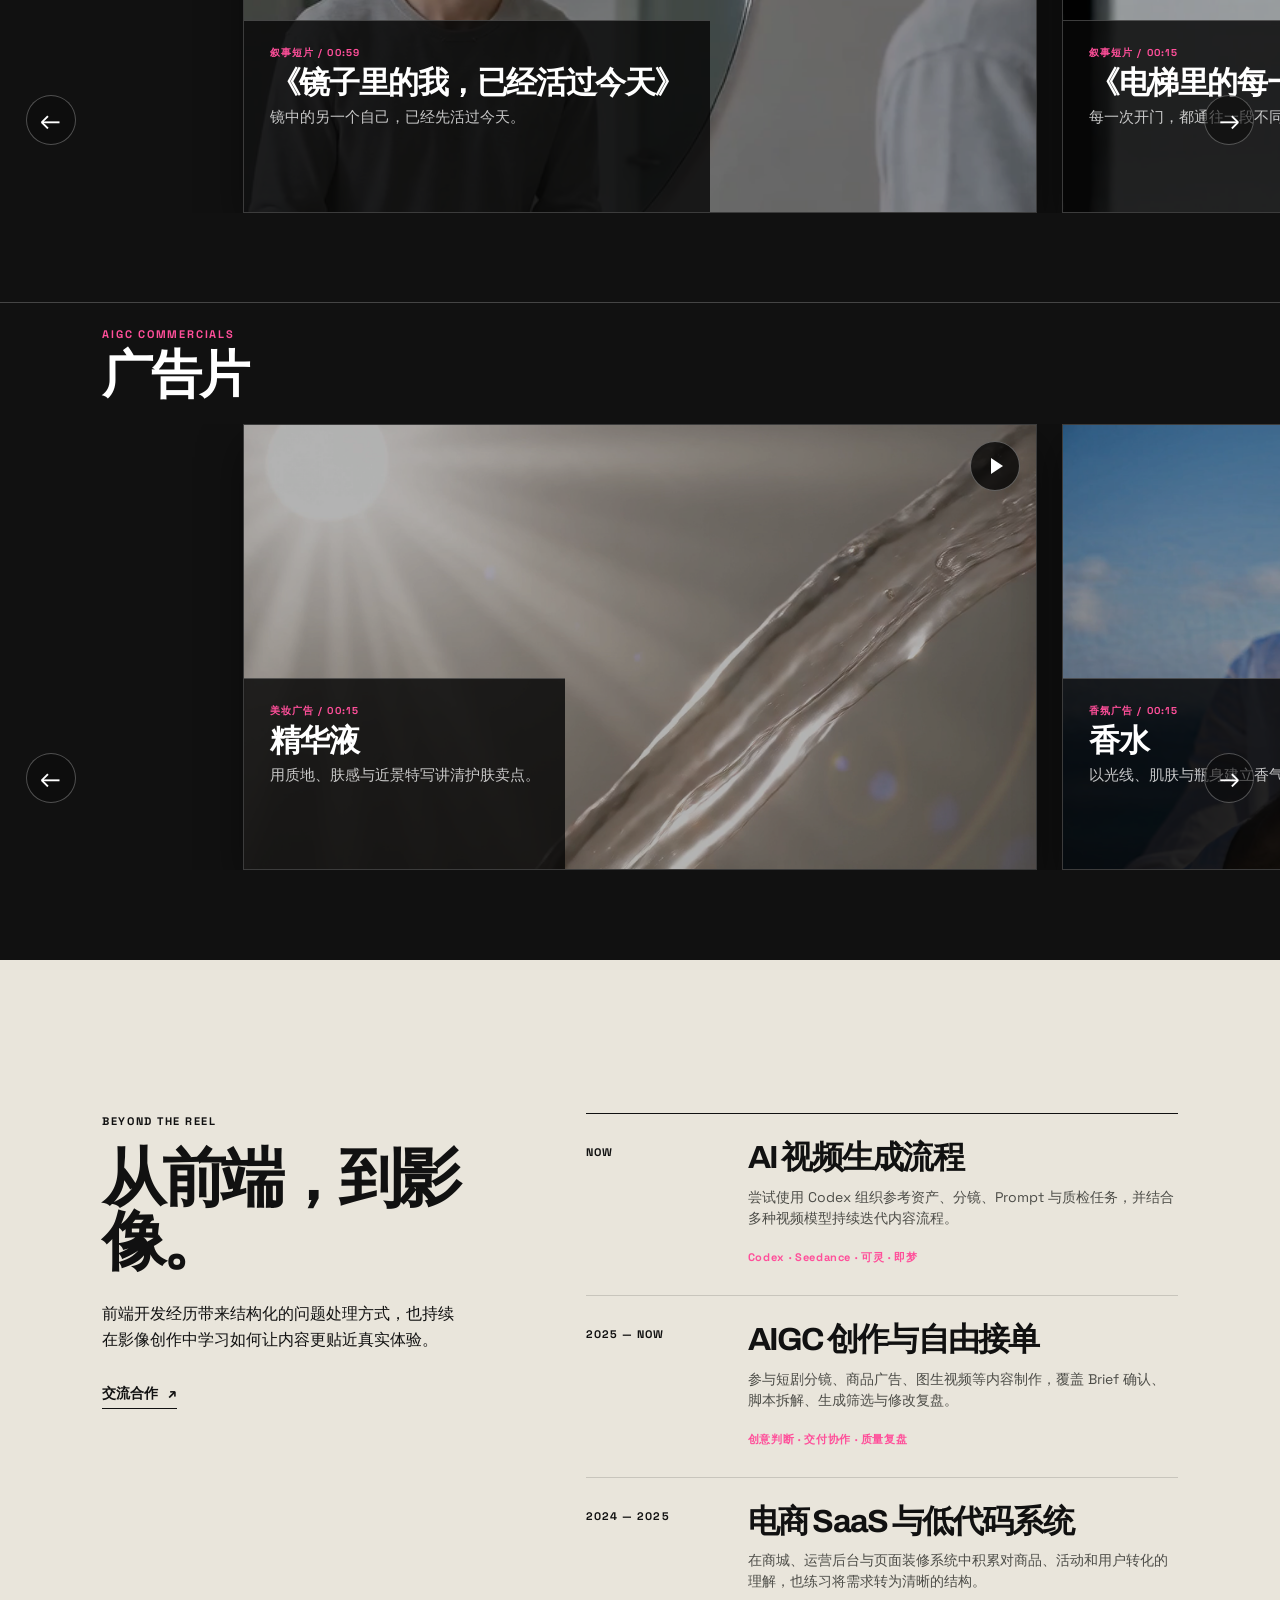
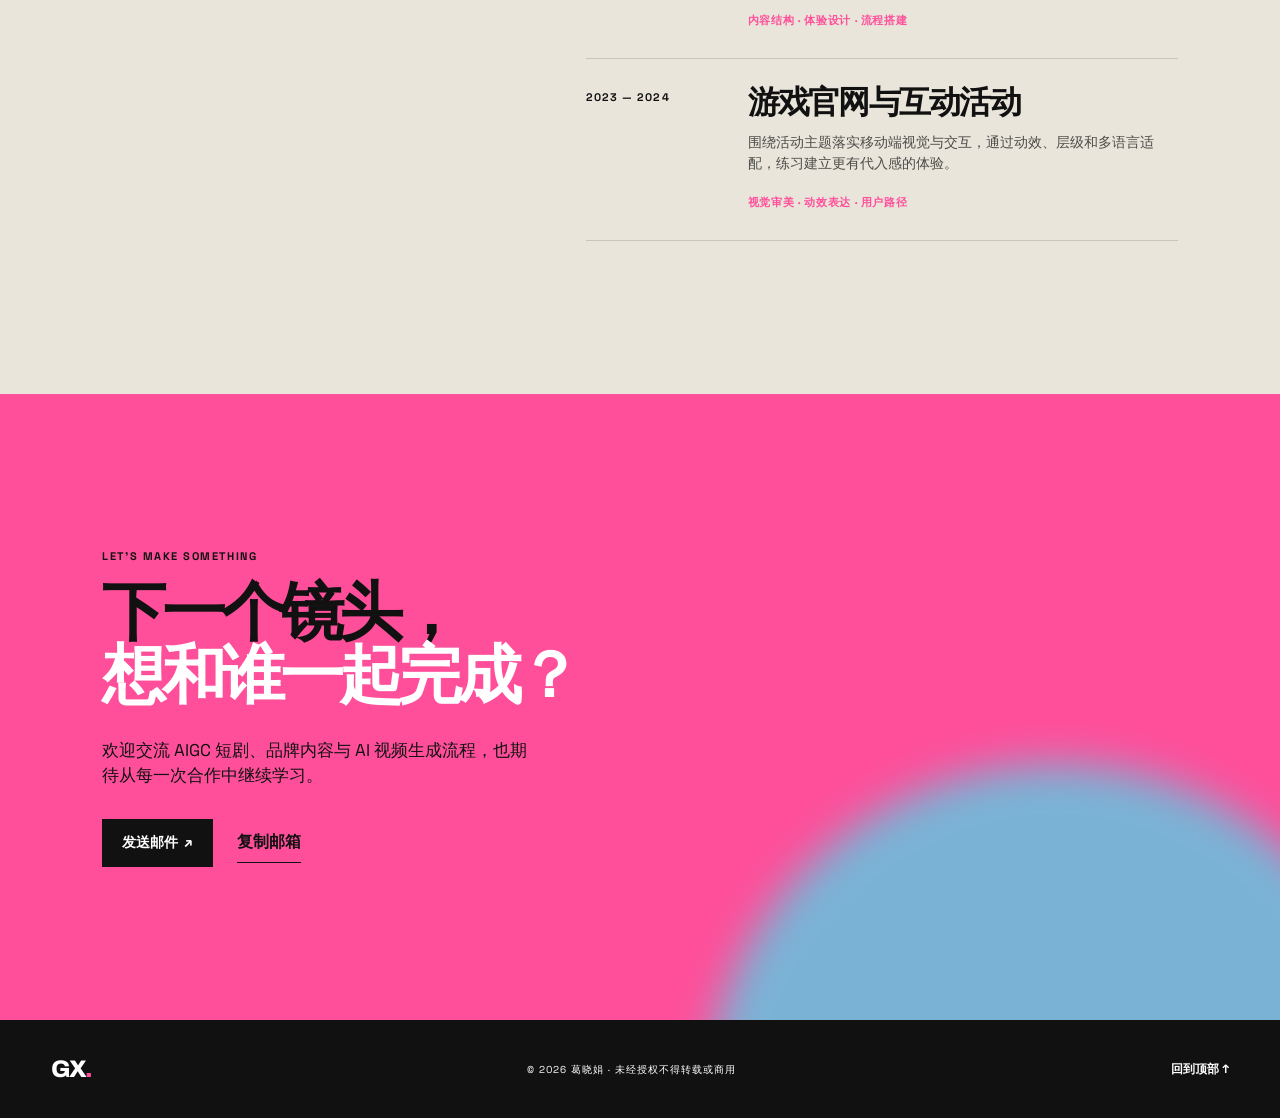
==== commit 433c8feb: "Restore distinct work section heading" ====
--- a/index.html
+++ b/index.html
@@ -69,6 +69,10 @@
       </section>
 
       <section class="work section-pad" id="work" aria-label="作品">
+        <div class="section-heading">
+          <div><p class="section-kicker">SELECTED WORK</p><h2 id="work-title">作品，不止是画面。</h2></div>
+          <p>十二个项目覆盖 AI 漫剧、叙事短片与品牌广告。选择一支作品，观看成片与创作过程。</p>
+        </div>
         <div class="work-group carousel-group drama-group" data-work-kind="drama">
           <div class="work-group-heading"><div><p class="section-kicker">AIGC DRAMA</p><h3>AI 漫剧</h3></div><p>从人物关系、分集结构到镜头连续性，探索可持续展开的叙事。</p></div>
           <div class="work-carousel">
--- a/styles.css
+++ b/styles.css
@@ -190,6 +190,38 @@
 *,*::before,*::after{animation-duration:.01ms!important;animation-iteration-count:1!important;scroll-behavior:auto!important;transition-duration:.01ms!important}
 }
 
+/* A single editorial reel connects the process to each body of work. */
+.process{padding-bottom:clamp(68px,8vw,108px)}
+.work{background:var(--ink);color:#fff;padding:0 clamp(22px,8vw,130px)}
+.work>.section-heading{display:none}
+.carousel-group,.manga-gallery-section{background:var(--ink);color:#fff;margin:0 calc(-1 * clamp(22px,8vw,130px));padding:0 0 clamp(64px,7vw,98px)}
+.carousel-group::before,.manga-gallery-section::before{display:none}
+.carousel-group+.carousel-group,.manga-gallery-section+.carousel-group,.drama-group{border-top:1px solid rgba(255,255,255,.22);margin-top:0}
+.carousel-group .work-group-heading,.manga-gallery-section .work-group-heading{align-items:center;border:0;display:flex;flex-direction:row;justify-content:flex-start;margin:0;max-width:none;min-height:118px;padding:23px clamp(22px,8vw,130px);text-align:left}
+.carousel-group .work-group-heading>p,.manga-gallery-section .work-group-heading>p{display:none}
+.carousel-group .work-group-heading .section-kicker,.manga-gallery-section .work-group-heading .section-kicker{color:var(--pink);letter-spacing:.16em;margin:0 0 7px}
+.carousel-group .work-group-heading h3,.manga-gallery-section .work-group-heading h3{font:700 clamp(34px,4vw,56px)/1 var(--font-display);letter-spacing:-.05em}
+.carousel-track{gap:clamp(18px,2vw,30px);padding:0 max(8vw,calc((100% - min(62vw,840px))/2));scroll-padding-inline:max(8vw,calc((100% - min(62vw,840px))/2))}
+.carousel-track .project-card{flex-basis:min(62vw,840px)}
+.carousel-track .project-open{height:100%}
+.carousel-track .project-visual,.carousel-track .project-visual.portrait{aspect-ratio:16/9!important;border:1px solid rgba(255,255,255,.18);box-shadow:0 18px 42px rgba(0,0,0,.42);margin:0}
+.carousel-track .project-visual::after{background:rgba(4,4,4,.3);content:"";inset:0;pointer-events:none;position:absolute}
+.carousel-track .project-visual img{filter:saturate(.92);transition:filter .3s ease,transform .45s cubic-bezier(.2,.65,.2,1)}
+.carousel-track .project-open:hover .project-visual img{filter:saturate(1.08);transform:scale(1.025)}
+.project-cover-copy{align-items:flex-start;background:rgba(8,8,8,.83);border-top:1px solid rgba(255,255,255,.22);bottom:0;box-sizing:border-box;display:flex;flex-direction:column;gap:7px;left:0;max-width:min(78%,620px);min-height:43%;padding:clamp(15px,2vw,27px);position:absolute;z-index:2}
+.project-cover-type{color:var(--pink);font:700 10px/1.2 var(--font-body);letter-spacing:.11em;text-transform:uppercase}
+.project-cover-copy strong{font:700 clamp(21px,2.45vw,37px)/1.06 var(--font-display);letter-spacing:-.045em}
+.project-cover-line{color:rgba(255,255,255,.76);font-size:clamp(12px,1.15vw,15px);line-height:1.5;max-width:42ch}
+.carousel-track .play-badge{background:rgba(5,5,5,.78);bottom:auto;height:50px;left:auto;right:16px;top:16px;transform:none;width:50px;z-index:3}
+.carousel-track .play-badge::after{border-bottom-width:8px;border-left-width:12px;border-top-width:8px}
+.carousel-track .project-meta,.carousel-track .project-card h3,.carousel-track .project-summary,.carousel-track .project-review-open,.carousel-track .project-workflow-link{display:none}
+.carousel-control{top:calc(118px + min(20vw,236px))}
+.dialog-actions{align-items:center;border-top:1px solid var(--line);display:flex;gap:18px;margin-top:28px;padding-top:16px}
+.dialog-review-open,.dialog-workflow-link{background:transparent;border:0;border-bottom:1px solid var(--ink);color:var(--ink);cursor:pointer;font:700 12px var(--font-body);min-height:34px;padding:0 0 3px}
+.dialog-workflow-link{display:inline-flex;align-items:center}
+.dialog-review-open[hidden],.dialog-workflow-link[hidden]{display:none}
+@media (max-width:760px){.process{padding-bottom:66px}.work{padding:0 18px}.carousel-group,.manga-gallery-section{margin:0 -18px;padding-bottom:62px}.carousel-group .work-group-heading,.manga-gallery-section .work-group-heading{display:flex;margin:0;min-height:92px;padding:18px}.carousel-group .work-group-heading h3,.manga-gallery-section .work-group-heading h3{font-size:34px}.carousel-track{gap:14px;padding-inline:9vw;scroll-padding-inline:9vw}.carousel-track .project-card{flex-basis:82vw}.project-cover-copy{gap:5px;max-width:88%;min-height:48%;padding:15px}.project-cover-copy strong{font-size:22px}.project-cover-line{font-size:12px}.carousel-track .play-badge{height:44px;right:12px;top:12px;width:44px}.carousel-control{top:calc(92px + 23vw)}.dialog-actions{align-items:flex-start;flex-direction:column;gap:8px}}
+
 
 /* Real project artwork and local playback. */
 .project-visual img{display:block;width:100%;height:100%;object-fit:cover;transition:transform .45s cubic-bezier(.2,.65,.2,1),filter .3s ease}
@@ -272,3 +304,31 @@
 .carousel-control[data-carousel-direction="1"]{right:clamp(10px,2vw,32px)}
 .carousel-control:hover{background:#fff;color:var(--ink)}
 @media (max-width:760px){.work>.section-heading{min-height:0;padding:42px 0 38px}.work>.section-heading h2{font-size:42px}.work-group-heading{align-items:start;display:block;margin-bottom:24px}.work-group-heading>p{margin-top:16px}.manga-gallery-section{padding:0 18px 70px}.manga-gallery-section .work-group-heading,.carousel-group .work-group-heading{display:block;margin-bottom:30px;text-align:left}.manga-gallery-section .work-group-heading>p,.carousel-group .work-group-heading>p{margin-top:14px}.manga-gallery-section .project-grid{gap:16px;justify-content:flex-start;overflow-x:auto;padding:4px 9vw 36px;scroll-snap-type:x mandatory;scrollbar-width:none}.manga-gallery-section .project-grid::-webkit-scrollbar{display:none}.manga-gallery-section .project-card{flex:0 0 min(68vw,270px);scroll-snap-align:center}.manga-gallery-section .project-card:first-child{transform:rotate(-4deg)}.manga-gallery-section .project-card:last-child{transform:rotate(4deg)}.manga-gallery-section .project-card:hover{transform:none}.manga-gallery-section .project-card h3{font-size:21px}.carousel-group{margin-top:70px;padding:68px 0}.carousel-group .work-group-heading{padding:0 18px}.carousel-track{gap:16px;padding-inline:12vw;scroll-padding-inline:12vw}.carousel-track .project-card{flex-basis:76vw}.carousel-track .project-card h3{font-size:17px}.carousel-track .play-badge{height:56px;width:56px}.carousel-track .play-badge::after{border-bottom-width:8px;border-left-width:12px;border-top-width:8px}.carousel-control{height:44px;top:calc(12vw + 21.375vw);width:44px}.carousel-control[data-carousel-direction="-1"]{left:6px}.carousel-control[data-carousel-direction="1"]{right:6px}}
+
+/* Final work reel overrides. Kept last so the gallery rules remain the source of truth. */
+.process{padding-bottom:clamp(68px,8vw,108px)}
+.work{background:var(--ink);color:#fff;padding:0 clamp(22px,8vw,130px)}
+.work>.section-heading{display:none}
+.carousel-group{background:var(--ink);color:#fff;margin:0 calc(-1 * clamp(22px,8vw,130px));padding:0 0 clamp(64px,7vw,98px)}
+.carousel-group::before{display:none}
+.drama-group,.carousel-group+.carousel-group{border-top:1px solid rgba(255,255,255,.22);margin-top:0}
+.carousel-group .work-group-heading{align-items:center;display:flex;flex-direction:row;justify-content:flex-start;margin:0;max-width:none;min-height:118px;padding:23px clamp(22px,8vw,130px);text-align:left}
+.carousel-group .work-group-heading>p{display:none}
+.carousel-group .work-group-heading .section-kicker{color:var(--pink);letter-spacing:.16em;margin:0 0 7px}
+.carousel-group .work-group-heading h3{font:700 clamp(34px,4vw,56px)/1 var(--font-display);letter-spacing:-.05em}
+.carousel-track{gap:clamp(18px,2vw,30px);padding:0 max(8vw,calc((100% - min(62vw,840px))/2));scroll-padding-inline:max(8vw,calc((100% - min(62vw,840px))/2))}
+.carousel-track .project-card{flex-basis:min(62vw,840px)}
+.carousel-track .project-open{height:100%}
+.carousel-track .project-visual,.carousel-track .project-visual.portrait{aspect-ratio:16/9!important;border:1px solid rgba(255,255,255,.18);box-shadow:0 18px 42px rgba(0,0,0,.42);margin:0}
+.carousel-track .project-visual::after{background:rgba(4,4,4,.3);content:"";inset:0;pointer-events:none;position:absolute}
+.carousel-track .project-open:hover .project-visual img{filter:saturate(1.08);transform:scale(1.025)}
+.project-cover-copy{align-items:flex-start;background:rgba(8,8,8,.83);border-top:1px solid rgba(255,255,255,.22);bottom:0;box-sizing:border-box;display:flex;flex-direction:column;gap:7px;left:0;max-width:min(78%,620px);min-height:43%;padding:clamp(15px,2vw,27px);position:absolute;z-index:2}
+.project-cover-type{color:var(--pink);font:700 10px/1.2 var(--font-body);letter-spacing:.11em;text-transform:uppercase}
+.project-cover-copy strong{font:700 clamp(21px,2.45vw,37px)/1.06 var(--font-display);letter-spacing:-.045em}
+.project-cover-line{color:rgba(255,255,255,.76);font-size:clamp(12px,1.15vw,15px);line-height:1.5;max-width:42ch}
+.carousel-track .play-badge{background:rgba(5,5,5,.78);bottom:auto;height:50px;left:auto;right:16px;top:16px;transform:none;width:50px;z-index:3}
+.carousel-track .play-badge::after{border-bottom-width:8px;border-left-width:12px;border-top-width:8px}
+.carousel-track .project-meta,.carousel-track .project-card h3,.carousel-track .project-summary,.carousel-track .project-review-open,.carousel-track .project-workflow-link{display:none}
+.carousel-control{top:calc(118px + min(20vw,236px))}
+.dialog-review-open[hidden],.dialog-workflow-link[hidden]{display:none}
+@media (max-width:760px){.process{padding-bottom:66px}.work{padding:0 18px}.carousel-group{margin:0 -18px;padding-bottom:62px}.carousel-group .work-group-heading{display:flex;margin:0;min-height:92px;padding:18px}.carousel-group .work-group-heading h3{font-size:34px}.carousel-track{gap:14px;padding-inline:9vw;scroll-padding-inline:9vw}.carousel-track .project-card{flex-basis:82vw}.project-cover-copy{gap:5px;max-width:88%;min-height:48%;padding:15px}.project-cover-copy strong{font-size:22px}.project-cover-line{font-size:12px}.carousel-track .play-badge{height:44px;right:12px;top:12px;width:44px}.carousel-control{top:calc(92px + 23vw)}}
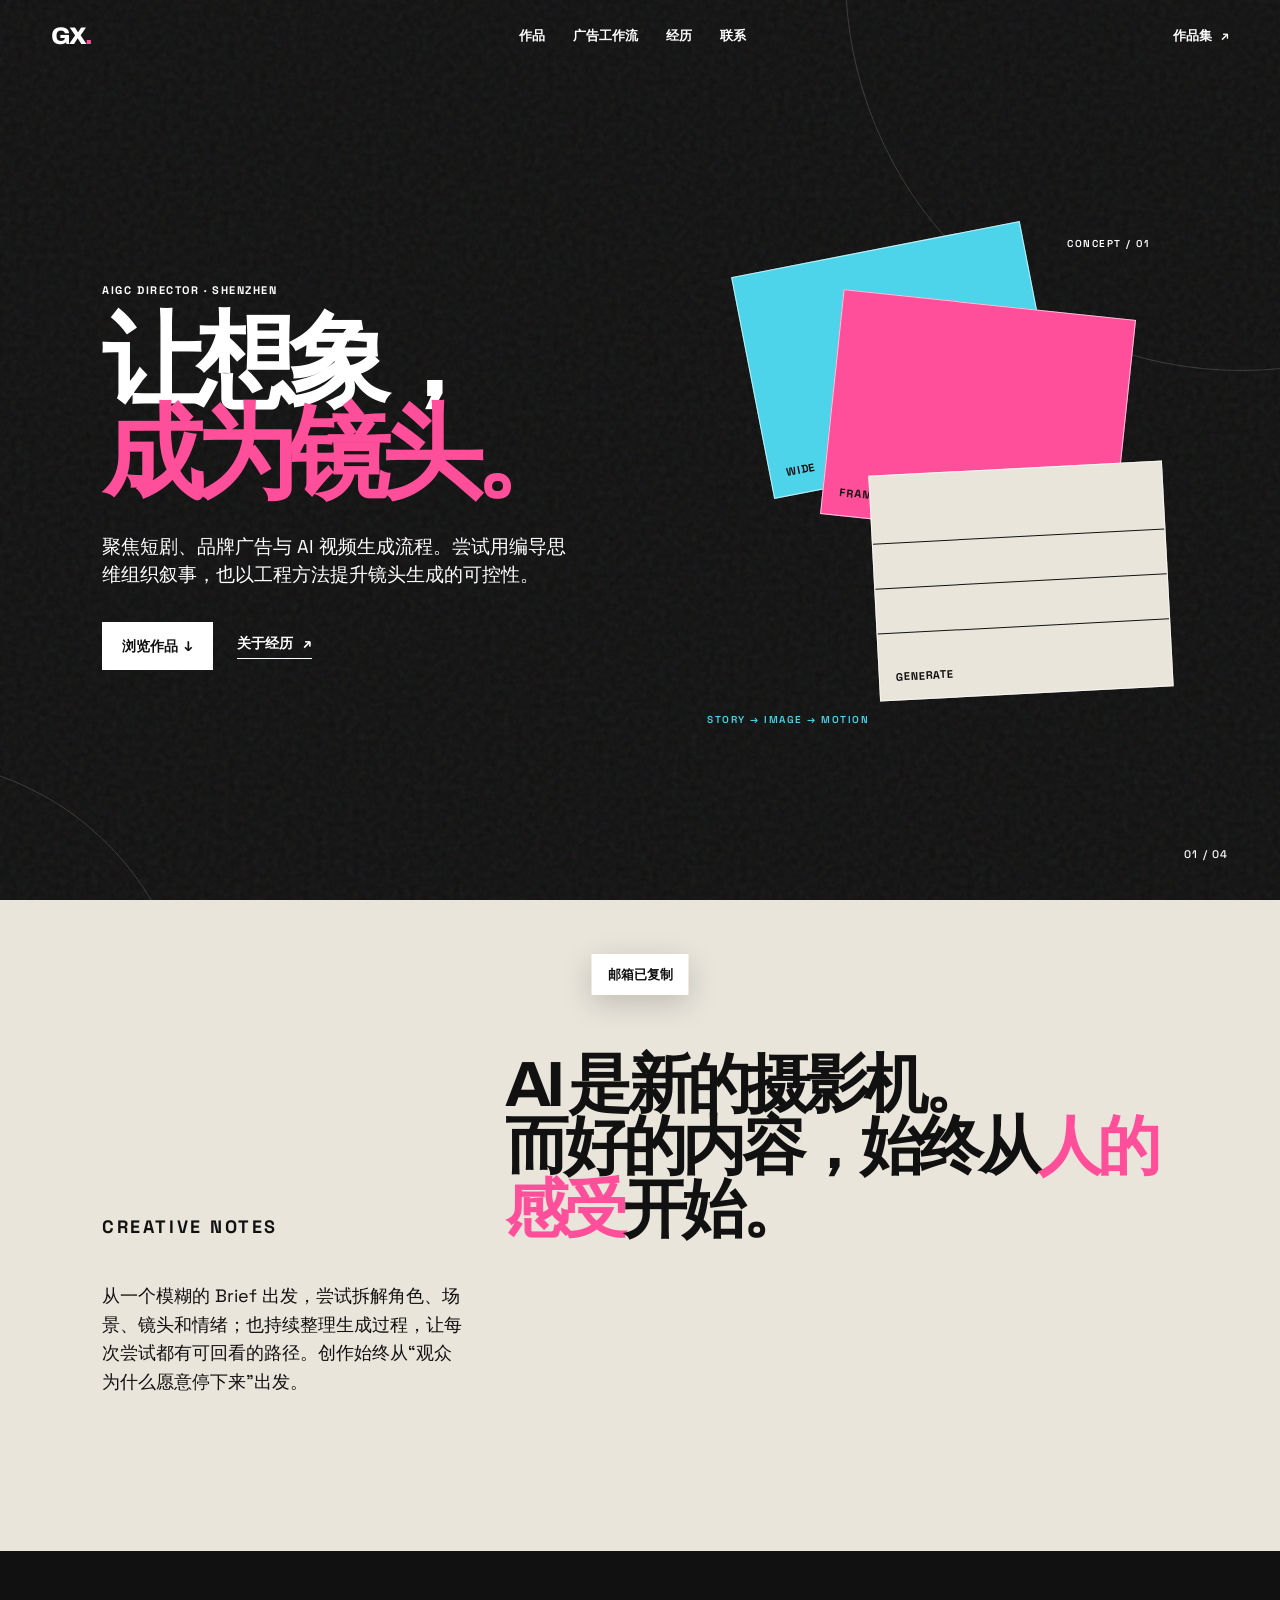
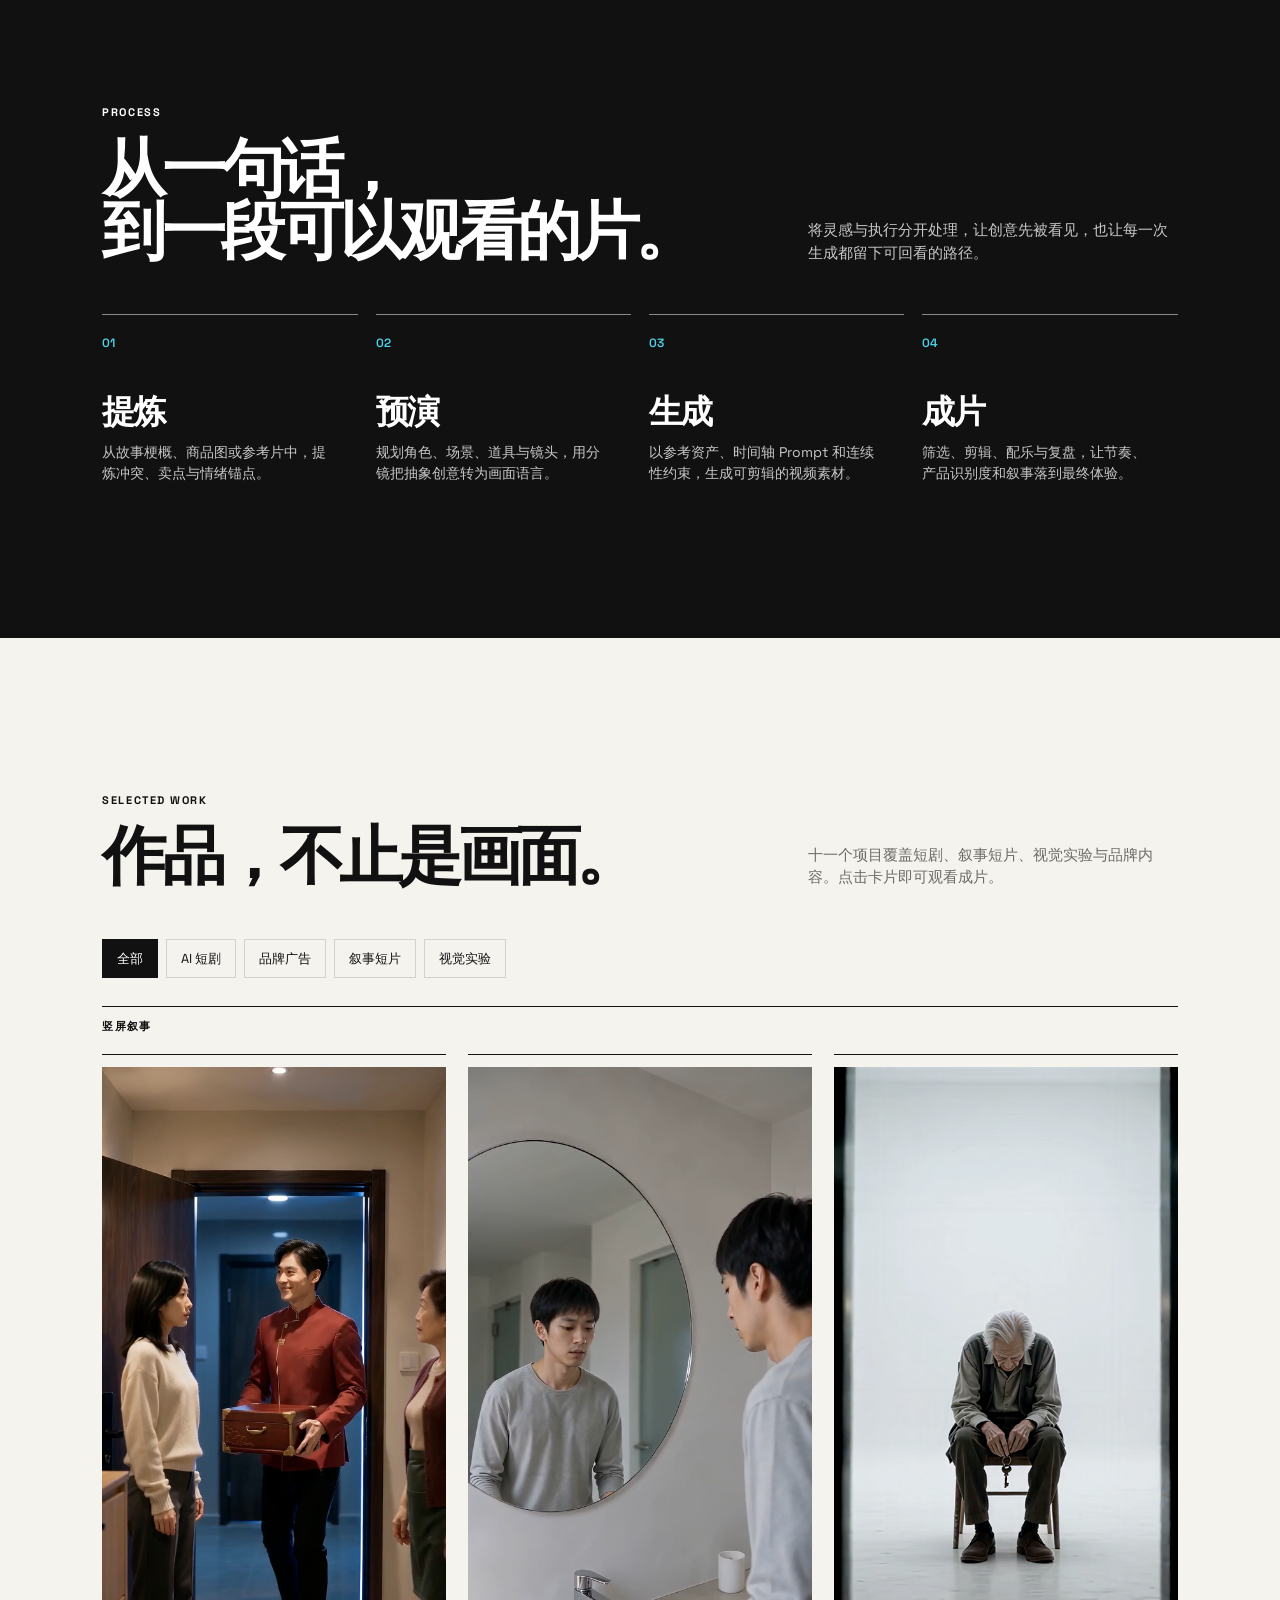
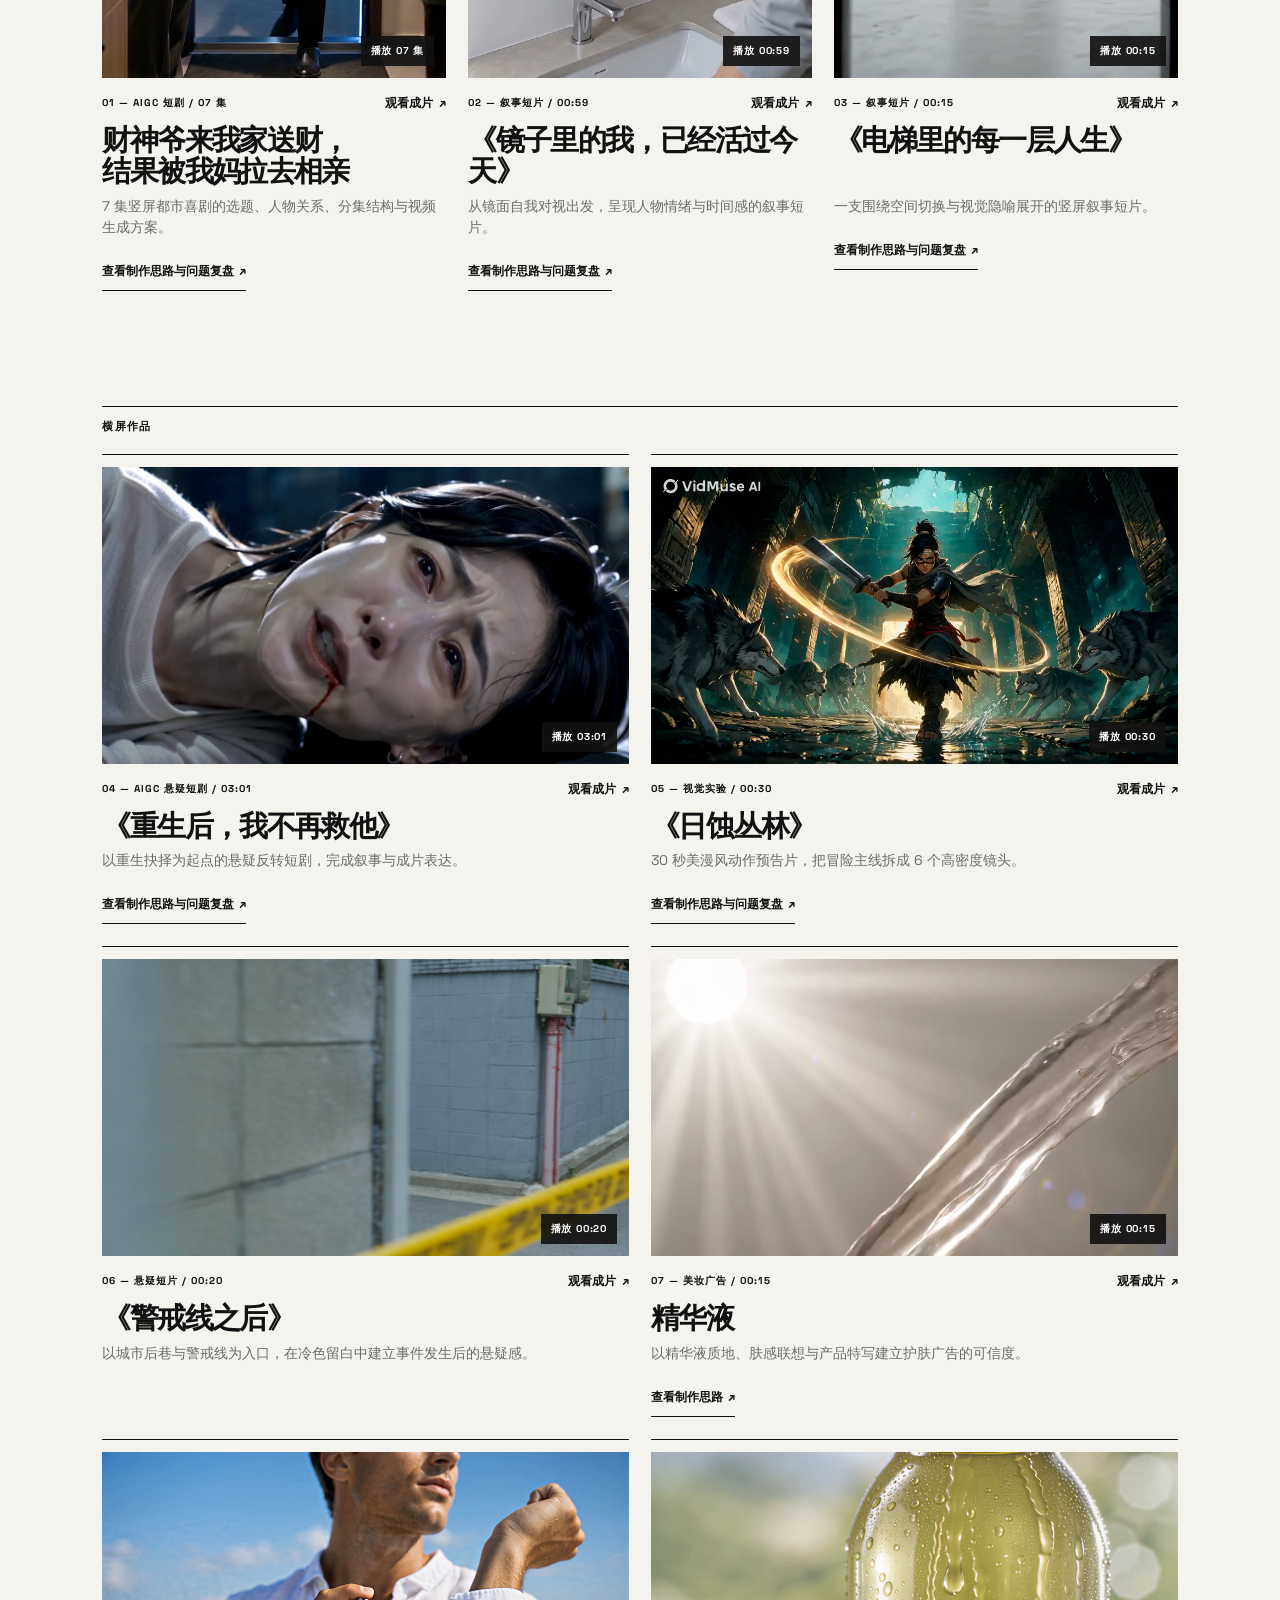
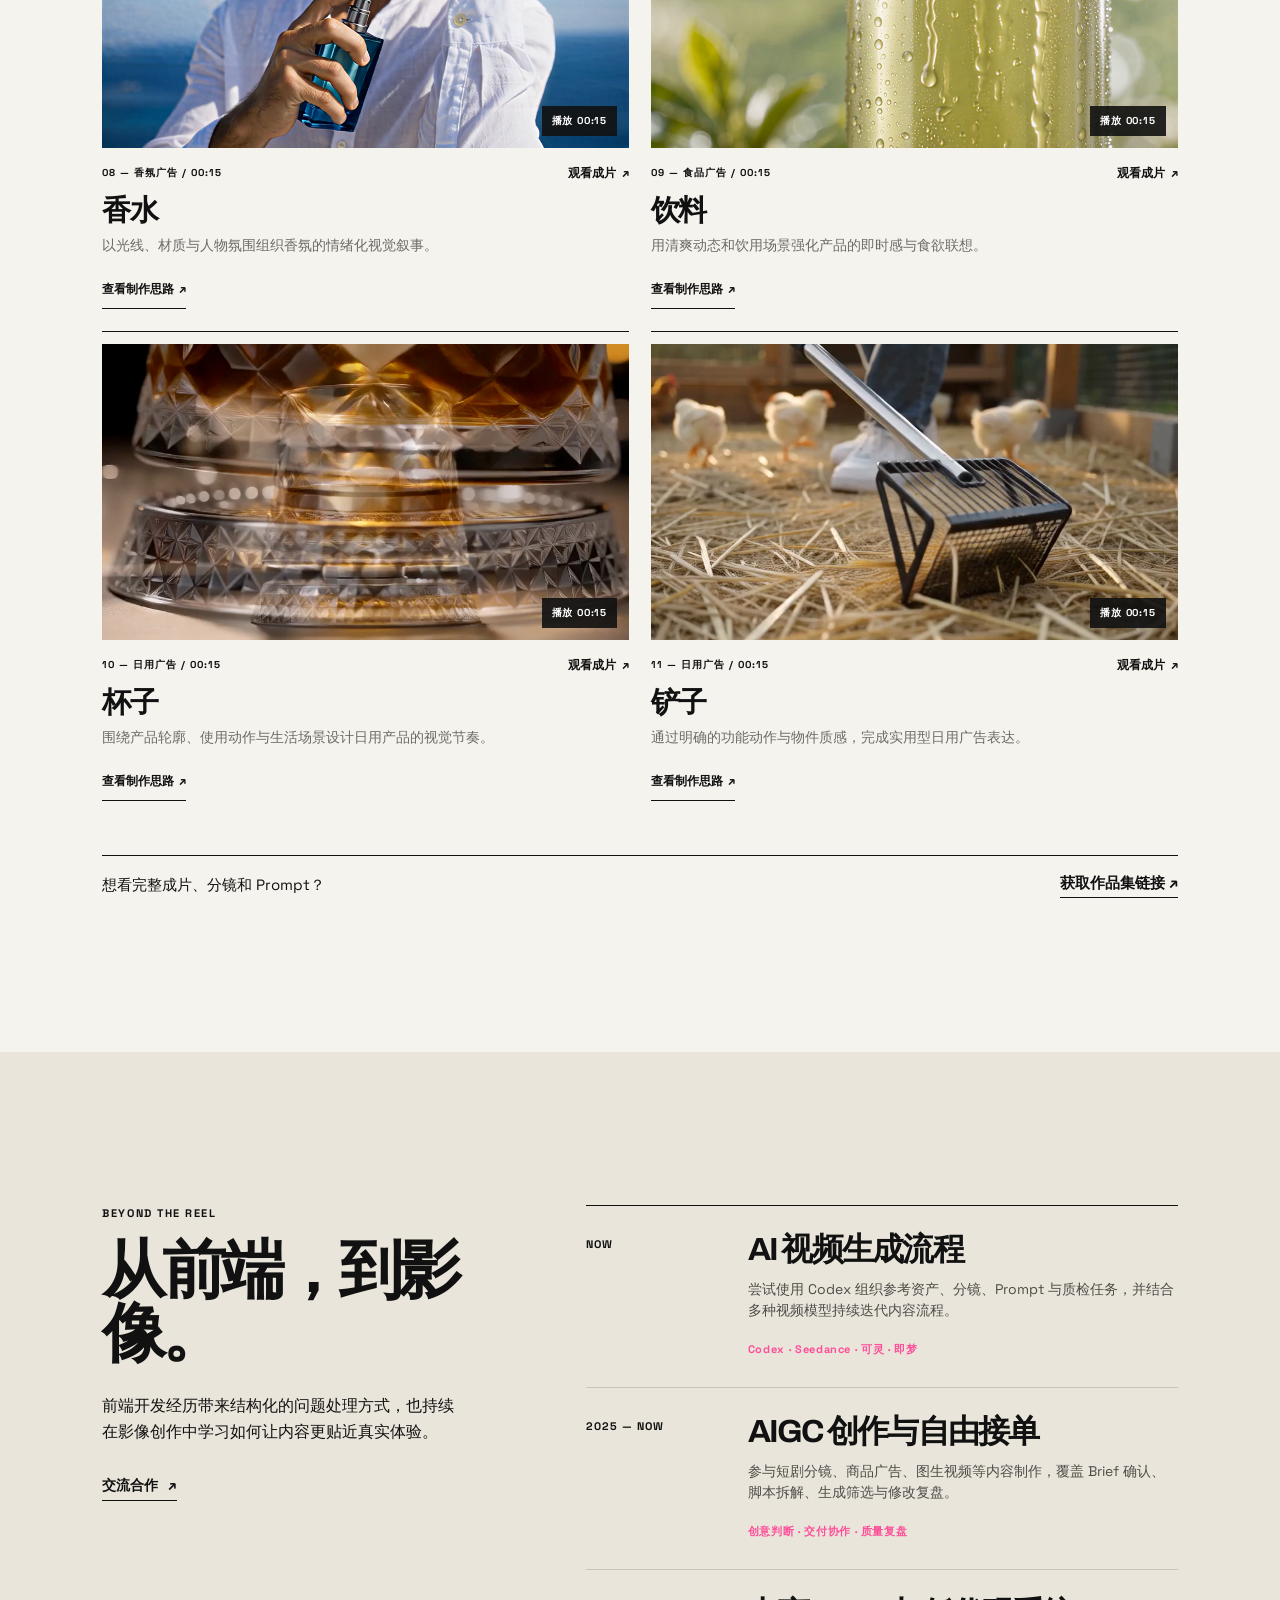
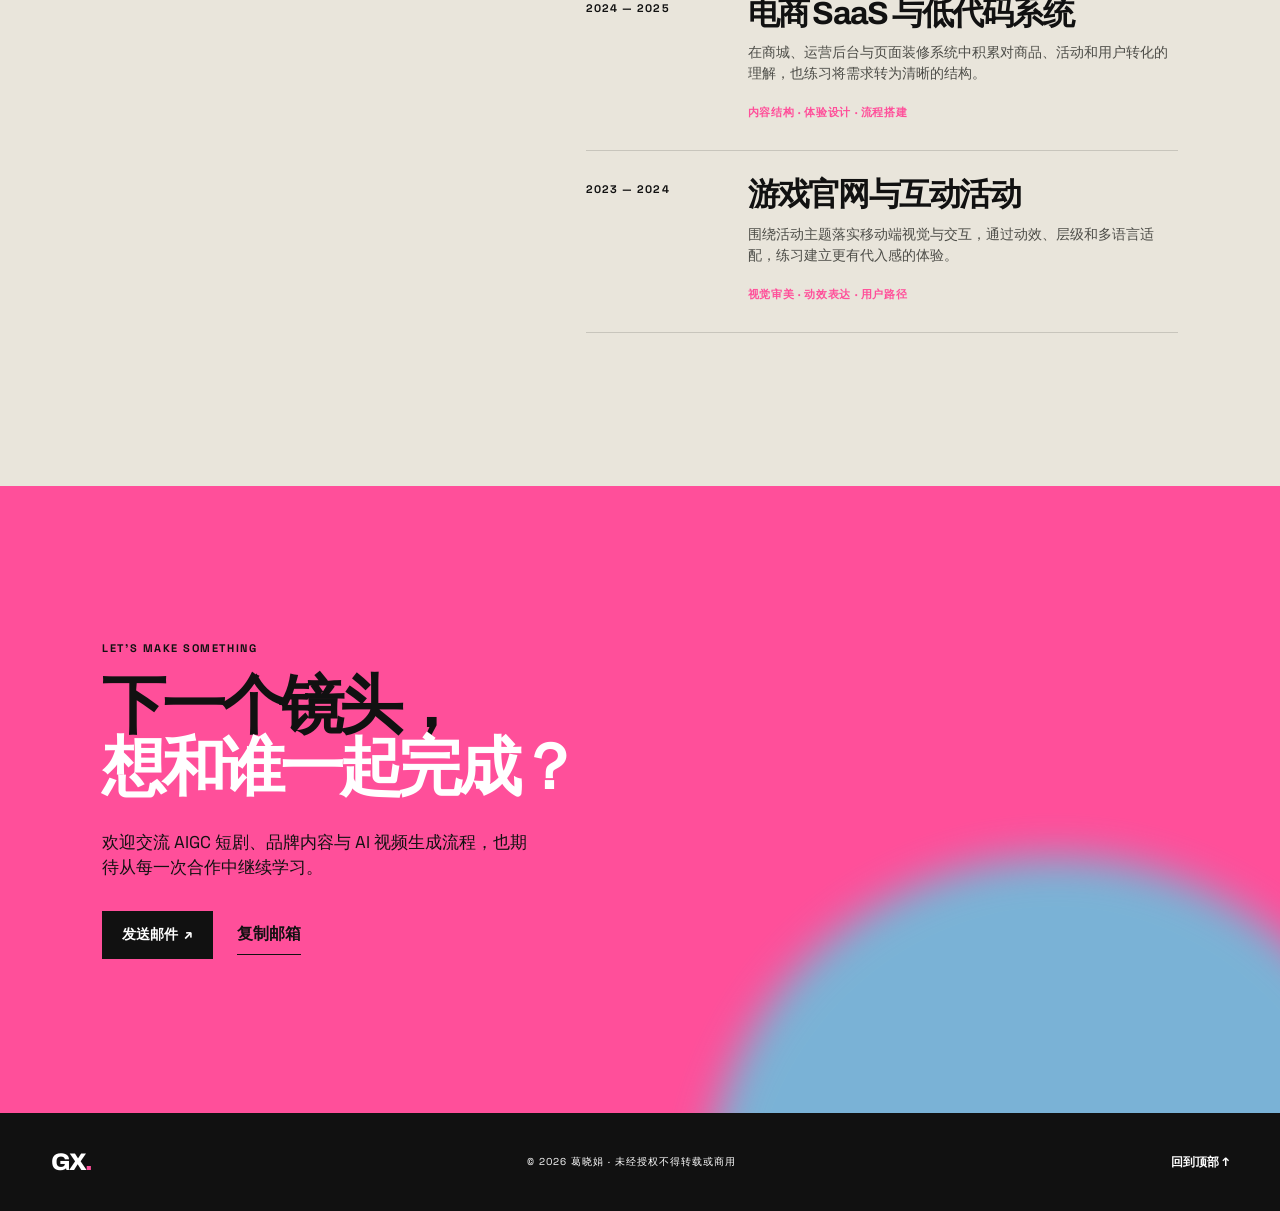
==== commit ff29e38a: "Restore original portfolio grid" ====
--- a/index.html
+++ b/index.html
@@ -68,20 +68,25 @@
         </ol>
       </section>
 
-      <section class="work section-pad" id="work" aria-label="作品">
+      <section class="work section-pad" id="work" aria-labelledby="work-title">
         <div class="section-heading">
           <div><p class="section-kicker">SELECTED WORK</p><h2 id="work-title">作品，不止是画面。</h2></div>
-          <p>十二个项目覆盖 AI 漫剧、叙事短片与品牌广告。选择一支作品，观看成片与创作过程。</p>
-        </div>
-        <div class="work-group carousel-group drama-group" data-work-kind="drama">
-          <div class="work-group-heading"><div><p class="section-kicker">AIGC DRAMA</p><h3>AI 漫剧</h3></div><p>从人物关系、分集结构到镜头连续性，探索可持续展开的叙事。</p></div>
-          <div class="work-carousel">
-            <button class="carousel-control" type="button" data-carousel-direction="-1" aria-label="查看上一部 AI 漫剧">←</button>
-          <div class="project-grid project-grid-landscape carousel-track" tabindex="0" aria-label="AI 漫剧横向滑动列表">
+          <p>十一个项目覆盖短剧、叙事短片、视觉实验与品牌内容。点击卡片即可观看成片。</p>
+        </div>
+        <div class="work-filters" role="group" aria-label="筛选作品">
+          <button class="filter is-active" type="button" data-filter="all" aria-pressed="true">全部</button>
+          <button class="filter" type="button" data-filter="drama" aria-pressed="false">AI 短剧</button>
+          <button class="filter" type="button" data-filter="ad" aria-pressed="false">品牌广告</button>
+          <button class="filter" type="button" data-filter="film" aria-pressed="false">叙事短片</button>
+          <button class="filter" type="button" data-filter="experimental" aria-pressed="false">视觉实验</button>
+        </div>
+        <div class="work-group" data-work-group="vertical">
+          <p class="work-group-label">竖屏叙事</p>
+          <div class="project-grid project-grid-portrait">
           <article class="project-card reveal" data-category="drama" data-project="fortune">
             <button class="project-open" type="button" aria-label="查看财神爷来我家送财项目详情">
               <div class="project-visual portrait"><img src="assets/posters/fortune-series.png" alt="财神爷来我家送财，结果被我妈拉去相亲海报" loading="eager" /><span class="play-badge" aria-hidden="true">播放 07 集</span></div>
-              <div class="project-meta"><p>01 — AI 漫剧 / 07 集</p><span class="view-project">观看成片 <i aria-hidden="true">↗</i></span></div>
+              <div class="project-meta"><p>01 — AIGC 短剧 / 07 集</p><span class="view-project">观看成片 <i aria-hidden="true">↗</i></span></div>
               <h3>财神爷来我家送财，<br />结果被我妈拉去相亲</h3>
               <p class="project-summary">7 集竖屏都市喜剧的选题、人物关系、分集结构与视频生成方案。</p>
             </button>
@@ -91,7 +96,7 @@
           <article class="project-card reveal" data-category="film" data-project="mirror">
             <button class="project-open" type="button" aria-label="查看镜子里的我已经活过今天项目详情">
               <div class="project-visual portrait"><img src="assets/posters/mirror-today.png" alt="镜子里的我，已经活过今天海报" loading="lazy" /><span class="play-badge" aria-hidden="true">播放 00:59</span></div>
-              <div class="project-meta"><p>03 — 叙事短片 / 00:59</p><span class="view-project">观看成片 <i aria-hidden="true">↗</i></span></div>
+              <div class="project-meta"><p>02 — 叙事短片 / 00:59</p><span class="view-project">观看成片 <i aria-hidden="true">↗</i></span></div>
               <h3>《镜子里的我，已经活过今天》</h3>
               <p class="project-summary">从镜面自我对视出发，呈现人物情绪与时间感的叙事短片。</p>
             </button>
@@ -101,27 +106,23 @@
           <article class="project-card reveal" data-category="film" data-project="elevator">
             <button class="project-open" type="button" aria-label="查看电梯里的每一层人生项目详情">
               <div class="project-visual portrait"><img src="assets/posters/elevator-life.png" alt="电梯里的每一层人生海报" loading="lazy" /><span class="play-badge" aria-hidden="true">播放 00:15</span></div>
-              <div class="project-meta"><p>04 — 叙事短片 / 00:15</p><span class="view-project">观看成片 <i aria-hidden="true">↗</i></span></div>
+              <div class="project-meta"><p>03 — 叙事短片 / 00:15</p><span class="view-project">观看成片 <i aria-hidden="true">↗</i></span></div>
               <h3>《电梯里的每一层人生》</h3>
               <p class="project-summary">一支围绕空间切换与视觉隐喻展开的竖屏叙事短片。</p>
             </button>
             <button class="project-review-open" type="button" data-project="elevator" aria-label="查看电梯里的每一层人生的制作思路与问题复盘">查看制作思路与问题复盘 <i aria-hidden="true">↗</i></button>
           </article>
           </div>
-            <button class="carousel-control" type="button" data-carousel-direction="1" aria-label="查看下一部 AI 漫剧">→</button>
-          </div>
-        </div>
-
-        <div class="work-group carousel-group film-group" data-work-kind="film">
-          <div class="work-group-heading"><div><p class="section-kicker">NARRATIVE SHORTS</p><h3>短片</h3></div><p>在有限时长里用人物、空间与节奏建立可以被感知的情绪。</p></div>
-          <div class="work-carousel">
-            <button class="carousel-control" type="button" data-carousel-direction="-1" aria-label="查看上一支短片">←</button>
-            <div class="project-grid project-grid-landscape carousel-track" tabindex="0" aria-label="短片横向滑动列表">
+        </div>
+
+        <div class="work-group" data-work-group="landscape">
+          <p class="work-group-label">横屏作品</p>
+          <div class="project-grid project-grid-landscape">
 
           <article class="project-card reveal" data-category="drama" data-project="reborn">
             <button class="project-open" type="button" aria-label="查看重生后我不再救他项目详情">
               <div class="project-visual"><img src="assets/posters/reborn-no-rescue.png" alt="重生后，我不再救他海报" loading="lazy" /><span class="play-badge" aria-hidden="true">播放 03:01</span></div>
-              <div class="project-meta"><p>02 — AI 漫剧 / 03:01</p><span class="view-project">观看成片 <i aria-hidden="true">↗</i></span></div>
+              <div class="project-meta"><p>04 — AIGC 悬疑短剧 / 03:01</p><span class="view-project">观看成片 <i aria-hidden="true">↗</i></span></div>
               <h3>《重生后，我不再救他》</h3>
               <p class="project-summary">以重生抉择为起点的悬疑反转短剧，完成叙事与成片表达。</p>
             </button>
@@ -147,7 +148,7 @@
             </button>
           </article>
 
-          <article class="project-card reveal" data-category="ad" data-project="serum">
+          <article class="project-card reveal" id="ad-work" data-category="ad" data-project="serum">
             <button class="project-open" type="button" aria-label="查看精华液广告项目详情">
               <div class="project-visual"><img src="assets/posters/serum.png" alt="精华液广告海报" loading="lazy" /><span class="play-badge" aria-hidden="true">播放 00:15</span></div>
               <div class="project-meta"><p>07 — 美妆广告 / 00:15</p><span class="view-project">观看成片 <i aria-hidden="true">↗</i></span></div>
@@ -196,29 +197,9 @@
             </button>
             <a class="project-workflow-link" href="ad-workflow.html" aria-label="查看广告工作流">查看制作思路 <i aria-hidden="true">↗</i></a>
           </article>
-
-          <article class="project-card reveal" data-category="ad" data-project="amber-fragrance">
-            <button class="project-open" type="button" aria-label="查看琥珀香氛广告项目详情">
-              <div class="project-visual"><img src="assets/posters/amber-fragrance.png" alt="琥珀香氛广告海报" loading="lazy" /><span class="play-badge" aria-hidden="true">播放 00:30</span></div>
-              <div class="project-meta"><p>12 — 香氛广告 / 00:30</p><span class="view-project">观看成片 <i aria-hidden="true">↗</i></span></div>
-              <h3>琥珀香氛</h3>
-              <p class="project-summary">以暖粉雾气、肌肤近景与琥珀色瓶身，建立柔和而有记忆点的香氛氛围。</p>
-            </button>
-            <a class="project-workflow-link" href="ad-workflow.html" aria-label="查看广告工作流">查看制作思路 <i aria-hidden="true">↗</i></a>
-          </article>
-            </div>
-            <button class="carousel-control" type="button" data-carousel-direction="1" aria-label="查看下一支短片">→</button>
-          </div>
-        </div>
-
-        <div class="work-group carousel-group ad-group" id="ad-work" data-work-kind="ad">
-          <div class="work-group-heading"><div><p class="section-kicker">AIGC COMMERCIALS</p><h3>广告片</h3></div><p>将商品卖点、视觉表达与投放节奏组织成可重复迭代的内容工作流。</p></div>
-          <div class="work-carousel">
-            <button class="carousel-control" type="button" data-carousel-direction="-1" aria-label="查看上一支广告片">←</button>
-            <div class="project-grid project-grid-landscape carousel-track" tabindex="0" aria-label="广告片横向滑动列表"></div>
-            <button class="carousel-control" type="button" data-carousel-direction="1" aria-label="查看下一支广告片">→</button>
-          </div>
-        </div>
+          </div>
+        </div>
+        <div class="portfolio-callout"><span>想看完整成片、分镜和 Prompt？</span><a href="#contact">获取作品集链接 <span aria-hidden="true">↗</span></a></div>
       </section>
 
       <section class="about section-pad" id="about" aria-labelledby="about-title">
@@ -245,7 +226,7 @@
     <dialog class="project-dialog" aria-labelledby="dialog-title">
       <button class="dialog-close" type="button" aria-label="关闭项目详情">×</button>
       <div class="dialog-media"><video class="dialog-video" controls controlsList="nodownload noremoteplayback" disablePictureInPicture disableRemotePlayback playsinline preload="metadata"></video></div>
-      <div class="dialog-content"><p class="dialog-type"></p><h2 id="dialog-title"></h2><p class="dialog-intro"></p><div class="episode-picker" aria-label="选择短剧集数" hidden></div><div class="dialog-grid"><div><h3>参与环节</h3><p class="dialog-role"></p></div><div><h3>创作尝试</h3><p class="dialog-focus"></p></div></div><div class="dialog-actions"><button class="dialog-review-open" type="button" hidden>查看制作复盘 <span aria-hidden="true">↗</span></button><a class="dialog-workflow-link" href="ad-workflow.html" hidden>查看广告工作流 <span aria-hidden="true">↗</span></a></div></div>
+      <div class="dialog-content"><p class="dialog-type"></p><h2 id="dialog-title"></h2><p class="dialog-intro"></p><div class="episode-picker" aria-label="选择短剧集数" hidden></div><div class="dialog-grid"><div><h3>参与环节</h3><p class="dialog-role"></p></div><div><h3>创作尝试</h3><p class="dialog-focus"></p></div></div></div>
     </dialog>
     <dialog class="review-dialog" aria-labelledby="review-title">
       <button class="review-close" type="button" aria-label="关闭制作复盘">×</button>
--- a/styles.css
+++ b/styles.css
@@ -49,11 +49,7 @@
 .statement h2,.section-heading h2,.about h2,.contact h2{font:700 clamp(34px,5vw,76px)/.98 var(--font-display);letter-spacing:-.075em;margin:0}
 .statement h2 strong{color:var(--pink);font-weight:inherit}
 .statement>p{max-width:430px;align-self:end;margin:0;font-size:18px;line-height:1.6}
-.work{background:var(--paper);color:var(--ink);padding-bottom:0;padding-top:0}
-.work>.section-heading{align-items:center;min-height:clamp(180px,18vw,250px);margin:0;padding:clamp(36px,4vw,56px) 0}
-.work>.section-heading h2{font-size:clamp(42px,4.5vw,68px)}
-.work>.section-heading>p{color:var(--muted)}
-.work>.section-heading .section-kicker{color:var(--ink)}
+.work{background:var(--paper)}
 .section-heading{display:flex;justify-content:space-between;gap:48px;align-items:end;margin-bottom:50px}
 .section-heading>p{max-width:370px;color:var(--muted);font-size:15px;margin:0}
 .work-filters{display:flex;flex-wrap:wrap;gap:8px;margin-bottom:28px}
@@ -190,38 +186,6 @@
 *,*::before,*::after{animation-duration:.01ms!important;animation-iteration-count:1!important;scroll-behavior:auto!important;transition-duration:.01ms!important}
 }
 
-/* A single editorial reel connects the process to each body of work. */
-.process{padding-bottom:clamp(68px,8vw,108px)}
-.work{background:var(--ink);color:#fff;padding:0 clamp(22px,8vw,130px)}
-.work>.section-heading{display:none}
-.carousel-group,.manga-gallery-section{background:var(--ink);color:#fff;margin:0 calc(-1 * clamp(22px,8vw,130px));padding:0 0 clamp(64px,7vw,98px)}
-.carousel-group::before,.manga-gallery-section::before{display:none}
-.carousel-group+.carousel-group,.manga-gallery-section+.carousel-group,.drama-group{border-top:1px solid rgba(255,255,255,.22);margin-top:0}
-.carousel-group .work-group-heading,.manga-gallery-section .work-group-heading{align-items:center;border:0;display:flex;flex-direction:row;justify-content:flex-start;margin:0;max-width:none;min-height:118px;padding:23px clamp(22px,8vw,130px);text-align:left}
-.carousel-group .work-group-heading>p,.manga-gallery-section .work-group-heading>p{display:none}
-.carousel-group .work-group-heading .section-kicker,.manga-gallery-section .work-group-heading .section-kicker{color:var(--pink);letter-spacing:.16em;margin:0 0 7px}
-.carousel-group .work-group-heading h3,.manga-gallery-section .work-group-heading h3{font:700 clamp(34px,4vw,56px)/1 var(--font-display);letter-spacing:-.05em}
-.carousel-track{gap:clamp(18px,2vw,30px);padding:0 max(8vw,calc((100% - min(62vw,840px))/2));scroll-padding-inline:max(8vw,calc((100% - min(62vw,840px))/2))}
-.carousel-track .project-card{flex-basis:min(62vw,840px)}
-.carousel-track .project-open{height:100%}
-.carousel-track .project-visual,.carousel-track .project-visual.portrait{aspect-ratio:16/9!important;border:1px solid rgba(255,255,255,.18);box-shadow:0 18px 42px rgba(0,0,0,.42);margin:0}
-.carousel-track .project-visual::after{background:rgba(4,4,4,.3);content:"";inset:0;pointer-events:none;position:absolute}
-.carousel-track .project-visual img{filter:saturate(.92);transition:filter .3s ease,transform .45s cubic-bezier(.2,.65,.2,1)}
-.carousel-track .project-open:hover .project-visual img{filter:saturate(1.08);transform:scale(1.025)}
-.project-cover-copy{align-items:flex-start;background:rgba(8,8,8,.83);border-top:1px solid rgba(255,255,255,.22);bottom:0;box-sizing:border-box;display:flex;flex-direction:column;gap:7px;left:0;max-width:min(78%,620px);min-height:43%;padding:clamp(15px,2vw,27px);position:absolute;z-index:2}
-.project-cover-type{color:var(--pink);font:700 10px/1.2 var(--font-body);letter-spacing:.11em;text-transform:uppercase}
-.project-cover-copy strong{font:700 clamp(21px,2.45vw,37px)/1.06 var(--font-display);letter-spacing:-.045em}
-.project-cover-line{color:rgba(255,255,255,.76);font-size:clamp(12px,1.15vw,15px);line-height:1.5;max-width:42ch}
-.carousel-track .play-badge{background:rgba(5,5,5,.78);bottom:auto;height:50px;left:auto;right:16px;top:16px;transform:none;width:50px;z-index:3}
-.carousel-track .play-badge::after{border-bottom-width:8px;border-left-width:12px;border-top-width:8px}
-.carousel-track .project-meta,.carousel-track .project-card h3,.carousel-track .project-summary,.carousel-track .project-review-open,.carousel-track .project-workflow-link{display:none}
-.carousel-control{top:calc(118px + min(20vw,236px))}
-.dialog-actions{align-items:center;border-top:1px solid var(--line);display:flex;gap:18px;margin-top:28px;padding-top:16px}
-.dialog-review-open,.dialog-workflow-link{background:transparent;border:0;border-bottom:1px solid var(--ink);color:var(--ink);cursor:pointer;font:700 12px var(--font-body);min-height:34px;padding:0 0 3px}
-.dialog-workflow-link{display:inline-flex;align-items:center}
-.dialog-review-open[hidden],.dialog-workflow-link[hidden]{display:none}
-@media (max-width:760px){.process{padding-bottom:66px}.work{padding:0 18px}.carousel-group,.manga-gallery-section{margin:0 -18px;padding-bottom:62px}.carousel-group .work-group-heading,.manga-gallery-section .work-group-heading{display:flex;margin:0;min-height:92px;padding:18px}.carousel-group .work-group-heading h3,.manga-gallery-section .work-group-heading h3{font-size:34px}.carousel-track{gap:14px;padding-inline:9vw;scroll-padding-inline:9vw}.carousel-track .project-card{flex-basis:82vw}.project-cover-copy{gap:5px;max-width:88%;min-height:48%;padding:15px}.project-cover-copy strong{font-size:22px}.project-cover-line{font-size:12px}.carousel-track .play-badge{height:44px;right:12px;top:12px;width:44px}.carousel-control{top:calc(92px + 23vw)}.dialog-actions{align-items:flex-start;flex-direction:column;gap:8px}}
-
 
 /* Real project artwork and local playback. */
 .project-visual img{display:block;width:100%;height:100%;object-fit:cover;transition:transform .45s cubic-bezier(.2,.65,.2,1),filter .3s ease}
@@ -246,89 +210,3 @@
 .project-grid-portrait .project-card h3{min-height:2.1em}
 .project-grid-landscape .project-visual:not(.portrait){aspect-ratio:16/9}
 @media (max-width:760px){.project-grid-portrait{grid-template-columns:repeat(2,minmax(0,1fr));gap:14px}.project-grid-landscape{grid-template-columns:1fr}.project-grid-portrait .project-card h3{font-size:21px;min-height:3.15em}.project-grid-portrait .project-meta{align-items:flex-start;flex-direction:column;gap:6px}.project-grid-portrait .view-project{display:none}}
-
-/* The work section takes its visual cue from a gallery of covers followed by cinematic reels. */
-.work-group-heading{align-items:end;display:flex;gap:42px;justify-content:space-between;margin-bottom:30px}
-.work-group-heading .section-kicker{margin-bottom:12px}
-.work-group-heading h3{font:700 clamp(34px,5vw,68px)/.98 var(--font-display);letter-spacing:-.06em;margin:0}
-.work-group-heading>p{font-size:15px;line-height:1.6;margin:0;max-width:390px}
-
-/* Selected drama work: a compact, layered cover gallery. */
-.manga-gallery-section{background:#080909;color:#fff;margin:0 calc(-1 * clamp(22px,8vw,130px));overflow:hidden;padding:0 clamp(22px,8vw,130px) clamp(78px,9vw,118px);position:relative}
-.manga-gallery-section::before{background:repeating-linear-gradient(90deg,rgba(255,255,255,.024) 0 1px,transparent 1px 6px);content:"";inset:0;opacity:.35;pointer-events:none;position:absolute}
-.manga-gallery-section>*{position:relative}
-.manga-gallery-section .work-group-heading{align-items:center;flex-direction:column;margin:0 auto 46px;max-width:640px;text-align:center}
-.manga-gallery-section .work-group-heading>p{color:rgba(255,255,255,.54);font-size:14px;max-width:470px}
-.manga-gallery-section .section-kicker{color:rgba(255,255,255,.44);letter-spacing:.24em}
-.manga-gallery-section .project-grid{align-items:flex-end;display:flex;gap:clamp(32px,6vw,100px);justify-content:center;margin:0 auto;max-width:960px;perspective:1200px}
-.manga-gallery-section .project-card{border:0;color:#fff;flex:0 1 clamp(210px,22vw,285px);padding:0;transform-origin:center bottom;transition:transform .35s cubic-bezier(.2,.65,.2,1)}
-.manga-gallery-section .project-card:first-child{transform:rotate(-7deg) translateY(12px)}
-.manga-gallery-section .project-card:last-child{transform:rotate(6deg) translateY(-8px)}
-.manga-gallery-section .project-card:hover{transform:translateY(-20px) rotate(0)}
-.manga-gallery-section .project-visual,.manga-gallery-section .project-visual.portrait{aspect-ratio:9/16;border:1px solid rgba(255,255,255,.34);box-shadow:0 28px 50px rgba(0,0,0,.5);margin-bottom:18px}
-.manga-gallery-section .project-visual img{object-position:center}
-.manga-gallery-section .project-meta{border-top:1px solid rgba(255,255,255,.42);padding-top:10px}
-.manga-gallery-section .project-meta p{color:rgba(255,255,255,.65)}
-.manga-gallery-section .project-card h3{font-size:clamp(20px,2vw,28px);letter-spacing:-.045em;min-height:2.15em}
-.manga-gallery-section .project-summary{color:rgba(255,255,255,.6);font-size:13px}
-.manga-gallery-section .project-review-open{border-color:rgba(255,255,255,.7);color:#fff;margin-top:14px}
-.drama-group .project-card[data-project="reborn"] .project-visual{aspect-ratio:9/16}
-
-/* Narrative shorts and commercials use the same tactile, snap-scrolling reel. */
-.carousel-group{background:#080909;color:#fff;margin:clamp(72px,9vw,132px) calc(-1 * clamp(22px,8vw,130px)) 0;overflow:hidden;padding:clamp(72px,8vw,112px) 0}
-.manga-gallery-section+.carousel-group,.carousel-group+.carousel-group{margin-top:0}
-.carousel-group+.carousel-group{border-top:1px solid rgba(255,255,255,.12)}
-.carousel-group::before{background:repeating-linear-gradient(90deg,rgba(255,255,255,.02) 0 1px,transparent 1px 6px);content:"";inset:0;opacity:.26;pointer-events:none;position:absolute}
-.carousel-group{position:relative}
-.carousel-group>*{position:relative}
-.carousel-group .work-group-heading{align-items:center;flex-direction:column;margin:0 auto 34px;max-width:580px;padding:0 clamp(22px,8vw,130px);text-align:center}
-.carousel-group .work-group-heading h3{font-weight:500;letter-spacing:0}
-.carousel-group .work-group-heading>p{color:rgba(255,255,255,.5);font-size:14px;max-width:450px}
-.carousel-group .section-kicker{color:rgba(255,255,255,.42);letter-spacing:.3em}
-.work-carousel{position:relative}
-.carousel-track{display:flex!important;gap:clamp(18px,2.1vw,32px);grid-template-columns:none!important;overflow-x:auto;padding:0 max(8vw,calc((100% - min(64vw,840px))/2)) 24px;scroll-behavior:smooth;scroll-padding-inline:max(8vw,calc((100% - min(64vw,840px))/2));scroll-snap-type:x mandatory;scrollbar-width:none}
-.carousel-track::-webkit-scrollbar{display:none}
-.carousel-track .project-card{border:0;color:#fff;flex:0 0 min(64vw,840px);padding:0;scroll-snap-align:center}
-.carousel-track .project-visual{aspect-ratio:16/9!important;background:#111;border:1px solid rgba(255,255,255,.12);box-shadow:0 12px 42px rgba(0,0,0,.58);margin-bottom:16px}
-.carousel-track .project-visual img{object-fit:cover}
-.carousel-track .play-badge{align-items:center;background:rgba(5,5,5,.5);border:1px solid rgba(255,255,255,.32);border-radius:50%;bottom:auto;display:flex;font-size:0;height:68px;justify-content:center;left:50%;padding:0;right:auto;top:50%;transform:translate(-50%,-50%);width:68px}
-.carousel-track .play-badge::after{border-bottom:10px solid transparent;border-left:15px solid #fff;border-top:10px solid transparent;content:"";margin-left:4px}
-.carousel-track .project-meta{align-items:flex-start;justify-content:flex-start}
-.carousel-track .project-meta p{color:rgba(255,255,255,.72);font-size:11px}
-.carousel-track .view-project{display:none}
-.carousel-track .project-card h3{font:500 clamp(18px,1.65vw,24px)/1.3 var(--font-body);letter-spacing:0;margin:8px 0 0;min-height:2.6em}
-.carousel-track .project-summary{display:none}
-.carousel-track .project-review-open,.carousel-track .project-workflow-link{border-color:rgba(255,255,255,.64);color:#fff;margin-top:13px;min-height:30px}
-.carousel-control{align-items:center;background:rgba(12,12,12,.58);border:1px solid rgba(255,255,255,.28);border-radius:50%;color:#fff;cursor:pointer;display:flex;font-size:26px;height:50px;justify-content:center;line-height:1;padding:0;position:absolute;top:min(20vw,260px);transform:translateY(-50%);width:50px;z-index:2}
-.carousel-control[data-carousel-direction="-1"]{left:clamp(10px,2vw,32px)}
-.carousel-control[data-carousel-direction="1"]{right:clamp(10px,2vw,32px)}
-.carousel-control:hover{background:#fff;color:var(--ink)}
-@media (max-width:760px){.work>.section-heading{min-height:0;padding:42px 0 38px}.work>.section-heading h2{font-size:42px}.work-group-heading{align-items:start;display:block;margin-bottom:24px}.work-group-heading>p{margin-top:16px}.manga-gallery-section{padding:0 18px 70px}.manga-gallery-section .work-group-heading,.carousel-group .work-group-heading{display:block;margin-bottom:30px;text-align:left}.manga-gallery-section .work-group-heading>p,.carousel-group .work-group-heading>p{margin-top:14px}.manga-gallery-section .project-grid{gap:16px;justify-content:flex-start;overflow-x:auto;padding:4px 9vw 36px;scroll-snap-type:x mandatory;scrollbar-width:none}.manga-gallery-section .project-grid::-webkit-scrollbar{display:none}.manga-gallery-section .project-card{flex:0 0 min(68vw,270px);scroll-snap-align:center}.manga-gallery-section .project-card:first-child{transform:rotate(-4deg)}.manga-gallery-section .project-card:last-child{transform:rotate(4deg)}.manga-gallery-section .project-card:hover{transform:none}.manga-gallery-section .project-card h3{font-size:21px}.carousel-group{margin-top:70px;padding:68px 0}.carousel-group .work-group-heading{padding:0 18px}.carousel-track{gap:16px;padding-inline:12vw;scroll-padding-inline:12vw}.carousel-track .project-card{flex-basis:76vw}.carousel-track .project-card h3{font-size:17px}.carousel-track .play-badge{height:56px;width:56px}.carousel-track .play-badge::after{border-bottom-width:8px;border-left-width:12px;border-top-width:8px}.carousel-control{height:44px;top:calc(12vw + 21.375vw);width:44px}.carousel-control[data-carousel-direction="-1"]{left:6px}.carousel-control[data-carousel-direction="1"]{right:6px}}
-
-/* Final work reel overrides. Kept last so the gallery rules remain the source of truth. */
-.process{padding-bottom:clamp(68px,8vw,108px)}
-.work{background:var(--ink);color:#fff;padding:0 clamp(22px,8vw,130px)}
-.work>.section-heading{display:none}
-.carousel-group{background:var(--ink);color:#fff;margin:0 calc(-1 * clamp(22px,8vw,130px));padding:0 0 clamp(64px,7vw,98px)}
-.carousel-group::before{display:none}
-.drama-group,.carousel-group+.carousel-group{border-top:1px solid rgba(255,255,255,.22);margin-top:0}
-.carousel-group .work-group-heading{align-items:center;display:flex;flex-direction:row;justify-content:flex-start;margin:0;max-width:none;min-height:118px;padding:23px clamp(22px,8vw,130px);text-align:left}
-.carousel-group .work-group-heading>p{display:none}
-.carousel-group .work-group-heading .section-kicker{color:var(--pink);letter-spacing:.16em;margin:0 0 7px}
-.carousel-group .work-group-heading h3{font:700 clamp(34px,4vw,56px)/1 var(--font-display);letter-spacing:-.05em}
-.carousel-track{gap:clamp(18px,2vw,30px);padding:0 max(8vw,calc((100% - min(62vw,840px))/2));scroll-padding-inline:max(8vw,calc((100% - min(62vw,840px))/2))}
-.carousel-track .project-card{flex-basis:min(62vw,840px)}
-.carousel-track .project-open{height:100%}
-.carousel-track .project-visual,.carousel-track .project-visual.portrait{aspect-ratio:16/9!important;border:1px solid rgba(255,255,255,.18);box-shadow:0 18px 42px rgba(0,0,0,.42);margin:0}
-.carousel-track .project-visual::after{background:rgba(4,4,4,.3);content:"";inset:0;pointer-events:none;position:absolute}
-.carousel-track .project-open:hover .project-visual img{filter:saturate(1.08);transform:scale(1.025)}
-.project-cover-copy{align-items:flex-start;background:rgba(8,8,8,.83);border-top:1px solid rgba(255,255,255,.22);bottom:0;box-sizing:border-box;display:flex;flex-direction:column;gap:7px;left:0;max-width:min(78%,620px);min-height:43%;padding:clamp(15px,2vw,27px);position:absolute;z-index:2}
-.project-cover-type{color:var(--pink);font:700 10px/1.2 var(--font-body);letter-spacing:.11em;text-transform:uppercase}
-.project-cover-copy strong{font:700 clamp(21px,2.45vw,37px)/1.06 var(--font-display);letter-spacing:-.045em}
-.project-cover-line{color:rgba(255,255,255,.76);font-size:clamp(12px,1.15vw,15px);line-height:1.5;max-width:42ch}
-.carousel-track .play-badge{background:rgba(5,5,5,.78);bottom:auto;height:50px;left:auto;right:16px;top:16px;transform:none;width:50px;z-index:3}
-.carousel-track .play-badge::after{border-bottom-width:8px;border-left-width:12px;border-top-width:8px}
-.carousel-track .project-meta,.carousel-track .project-card h3,.carousel-track .project-summary,.carousel-track .project-review-open,.carousel-track .project-workflow-link{display:none}
-.carousel-control{top:calc(118px + min(20vw,236px))}
-.dialog-review-open[hidden],.dialog-workflow-link[hidden]{display:none}
-@media (max-width:760px){.process{padding-bottom:66px}.work{padding:0 18px}.carousel-group{margin:0 -18px;padding-bottom:62px}.carousel-group .work-group-heading{display:flex;margin:0;min-height:92px;padding:18px}.carousel-group .work-group-heading h3{font-size:34px}.carousel-track{gap:14px;padding-inline:9vw;scroll-padding-inline:9vw}.carousel-track .project-card{flex-basis:82vw}.project-cover-copy{gap:5px;max-width:88%;min-height:48%;padding:15px}.project-cover-copy strong{font-size:22px}.project-cover-line{font-size:12px}.carousel-track .play-badge{height:44px;right:12px;top:12px;width:44px}.carousel-control{top:calc(92px + 23vw)}}
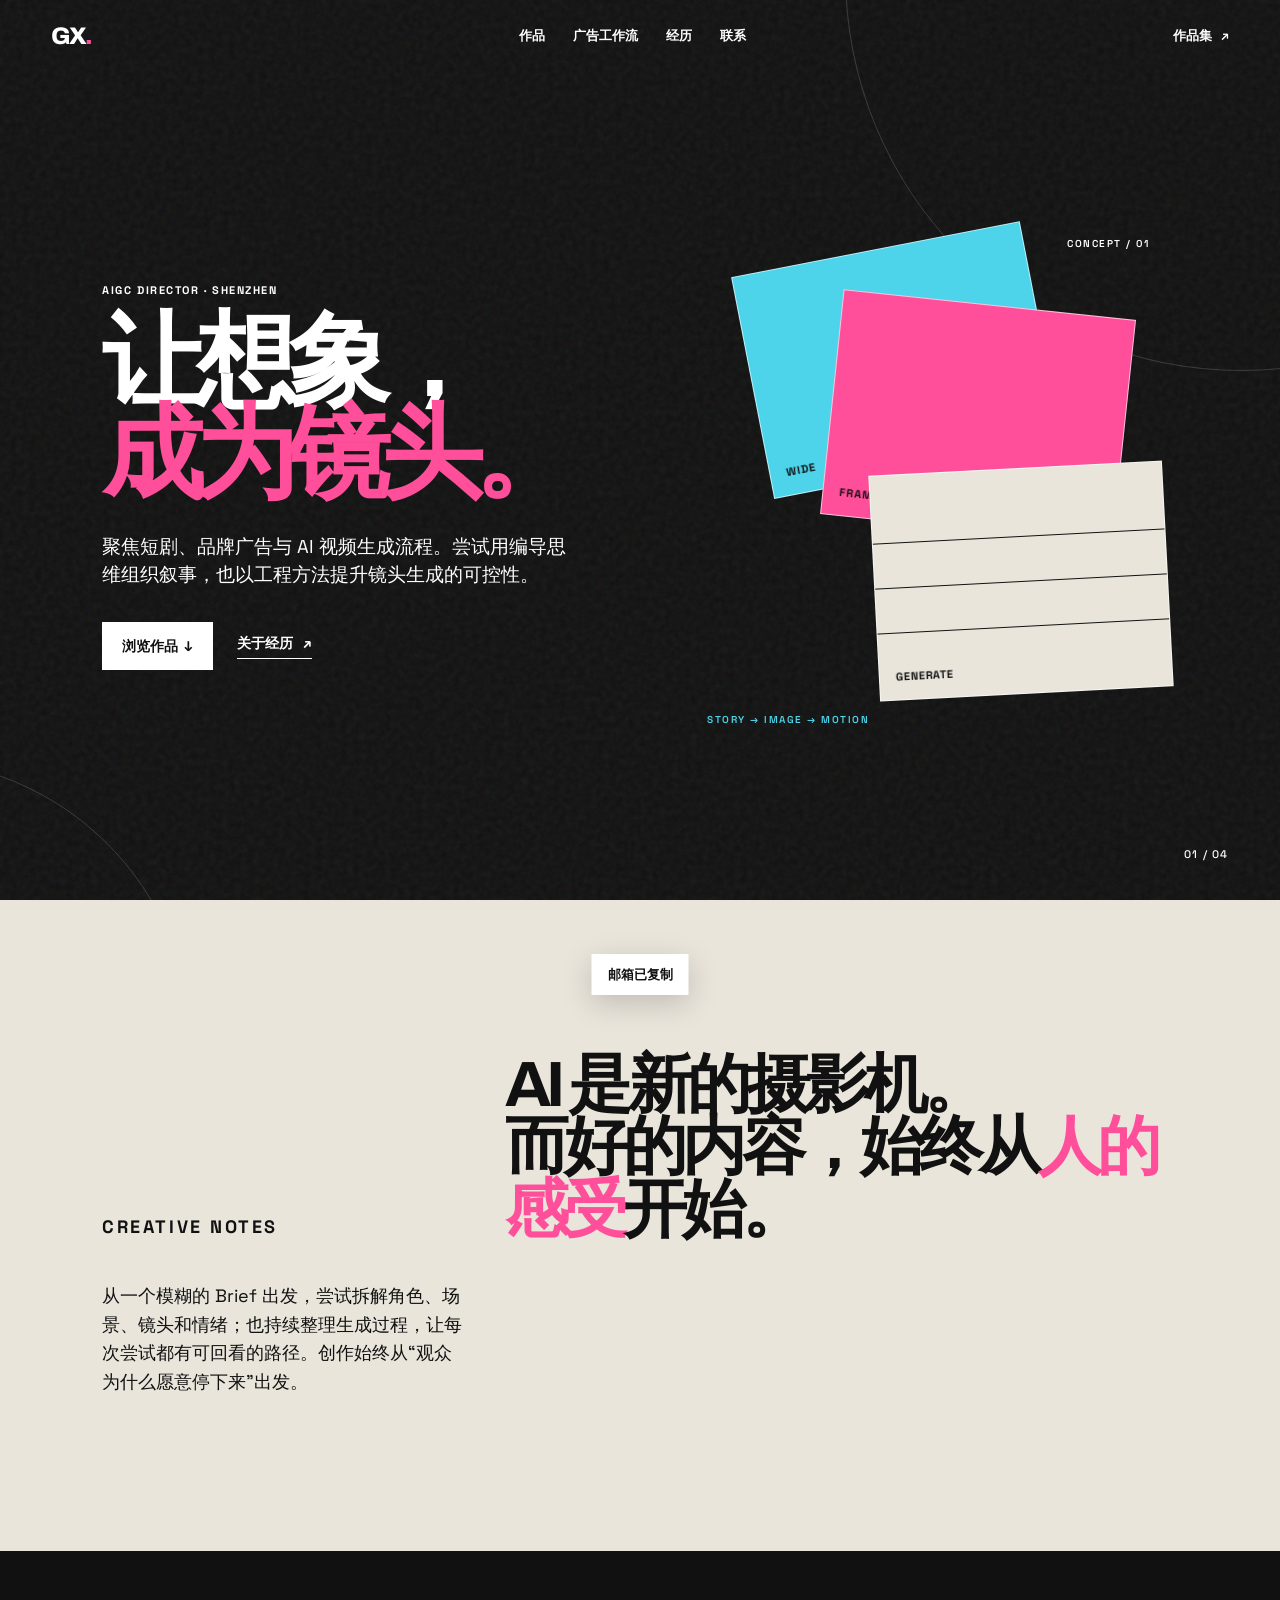
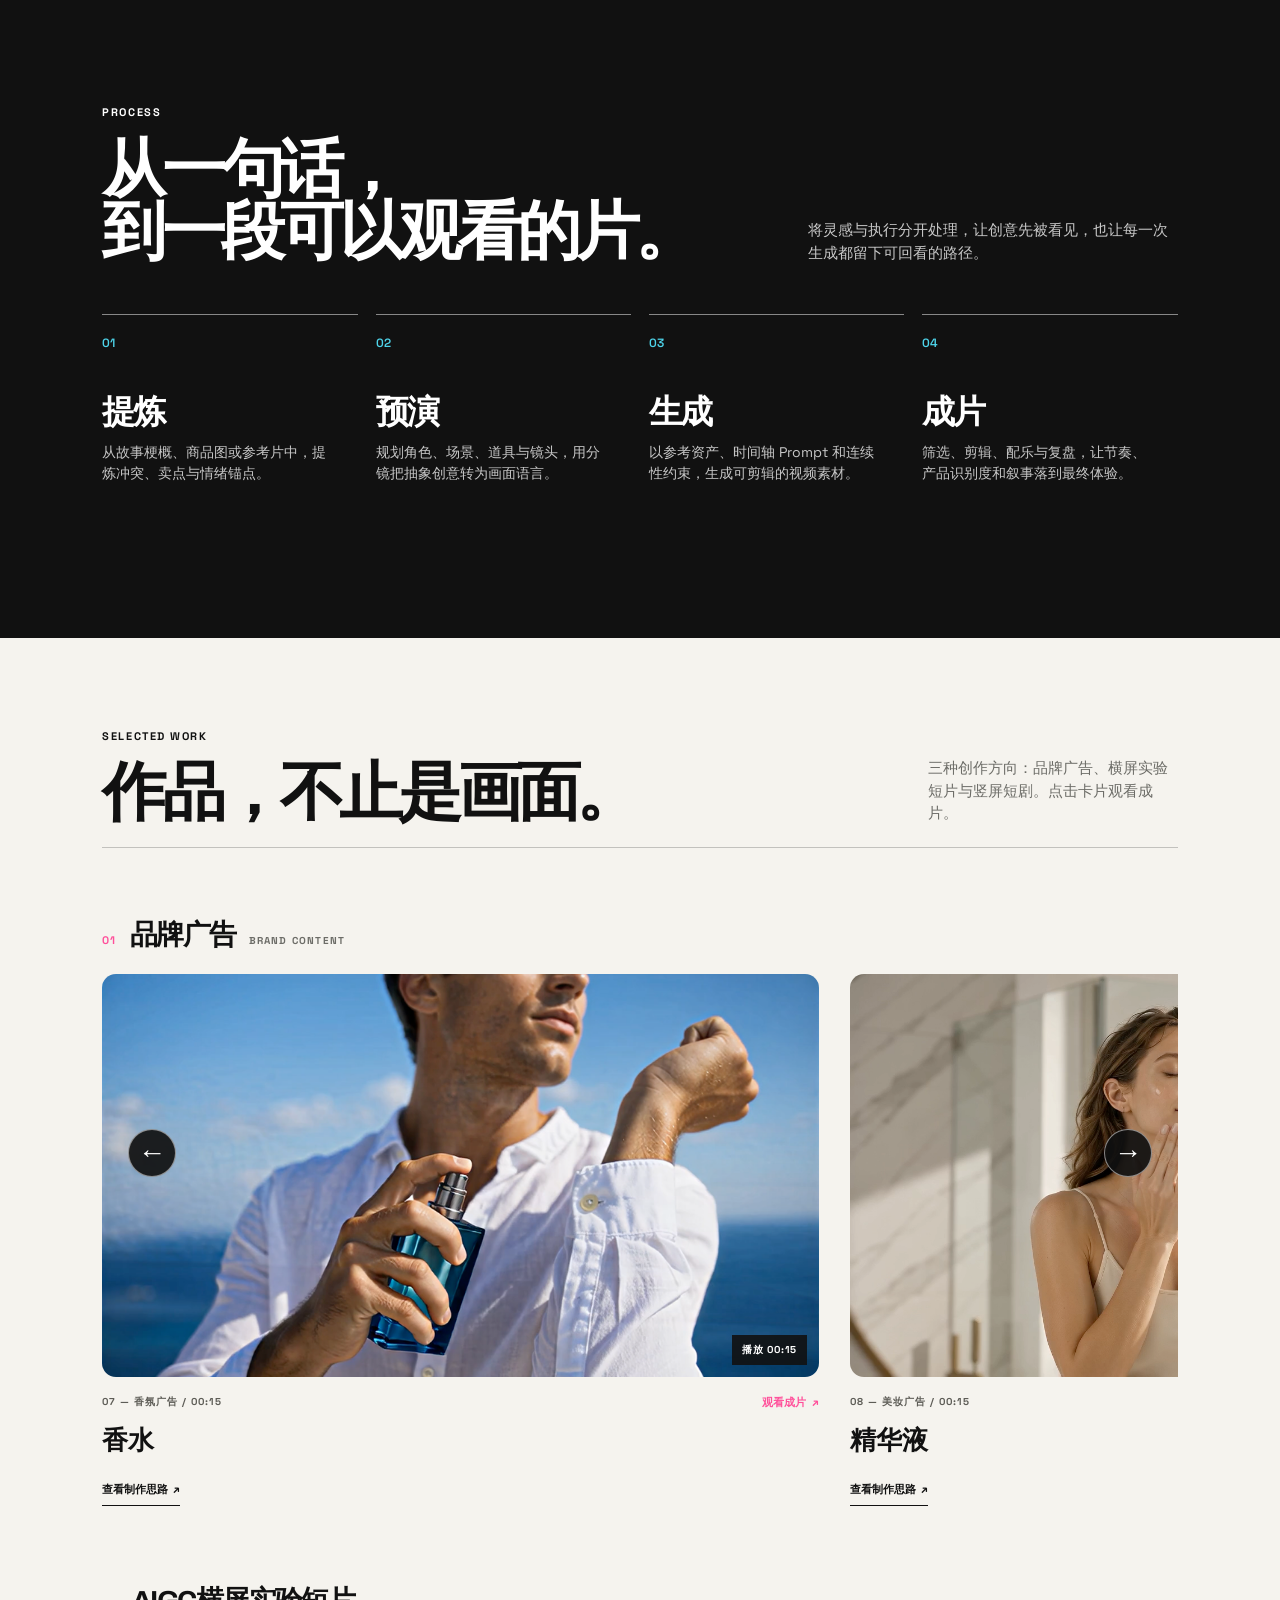
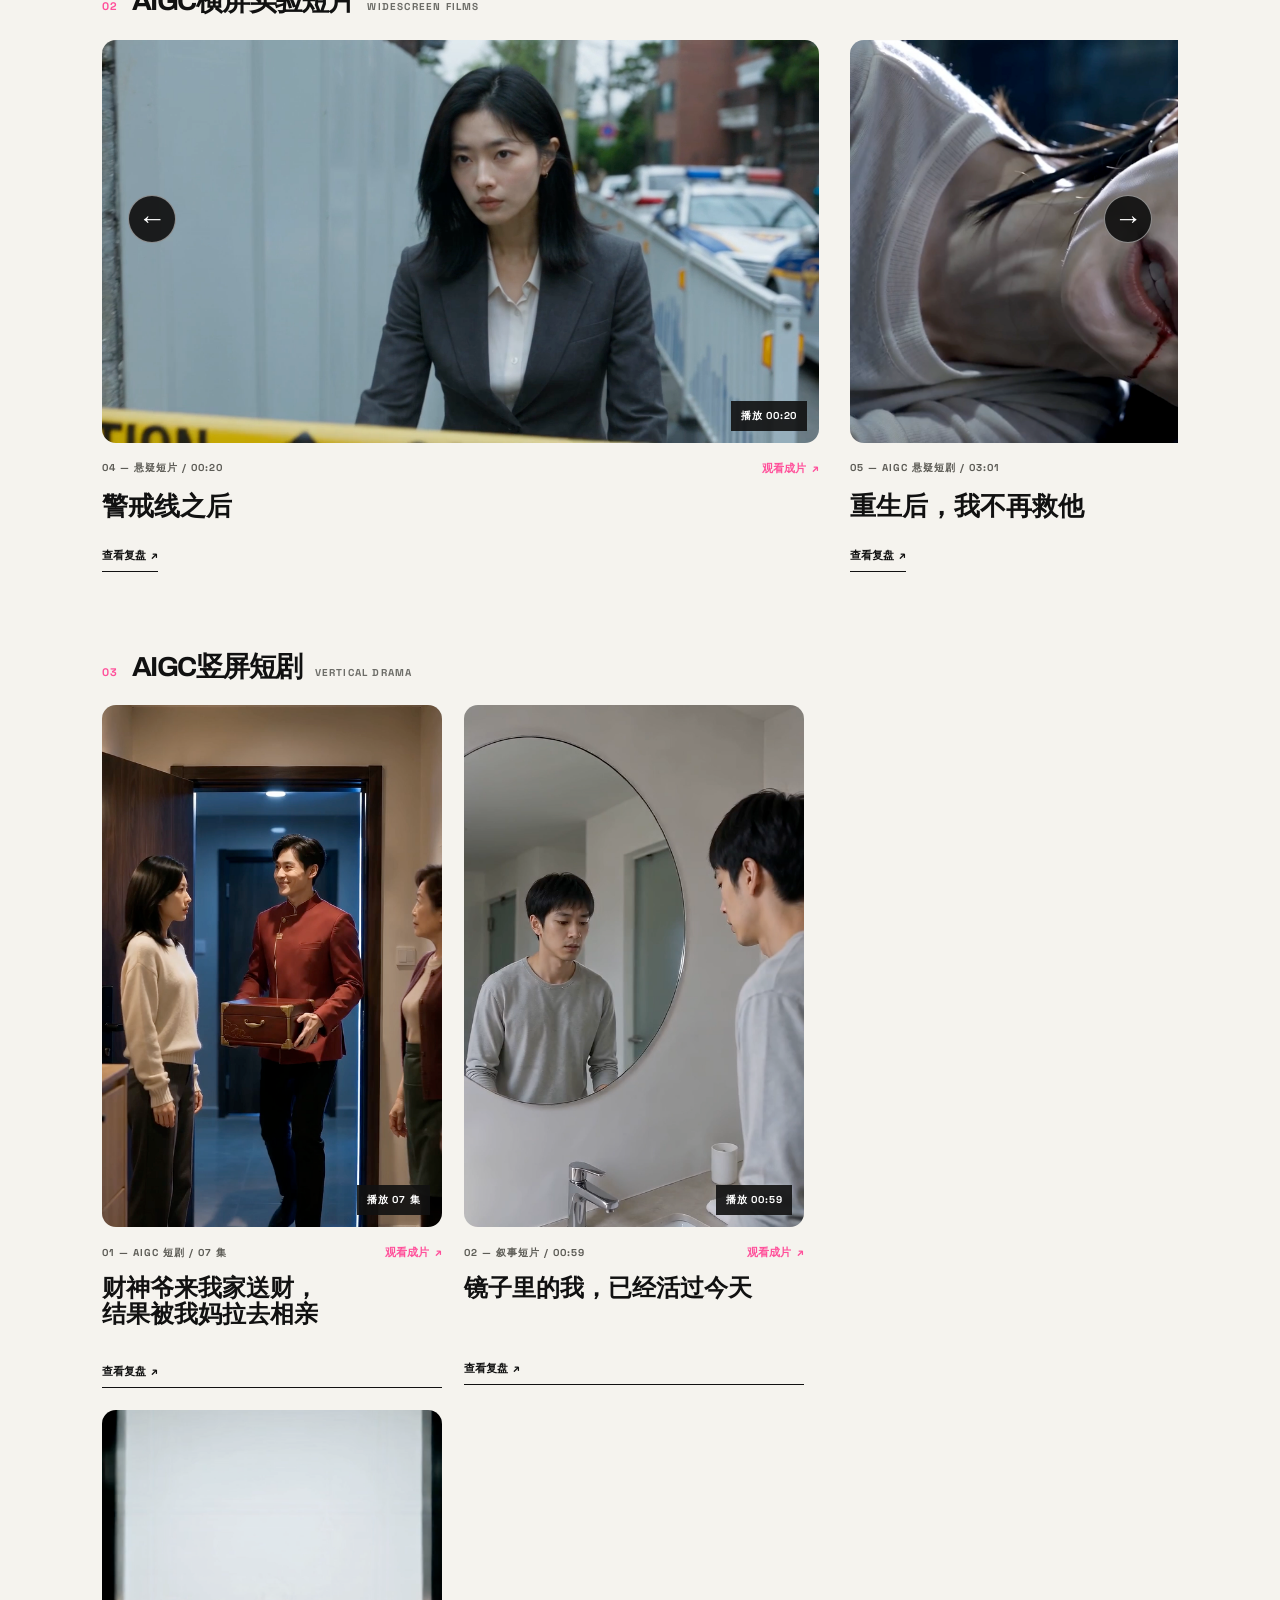
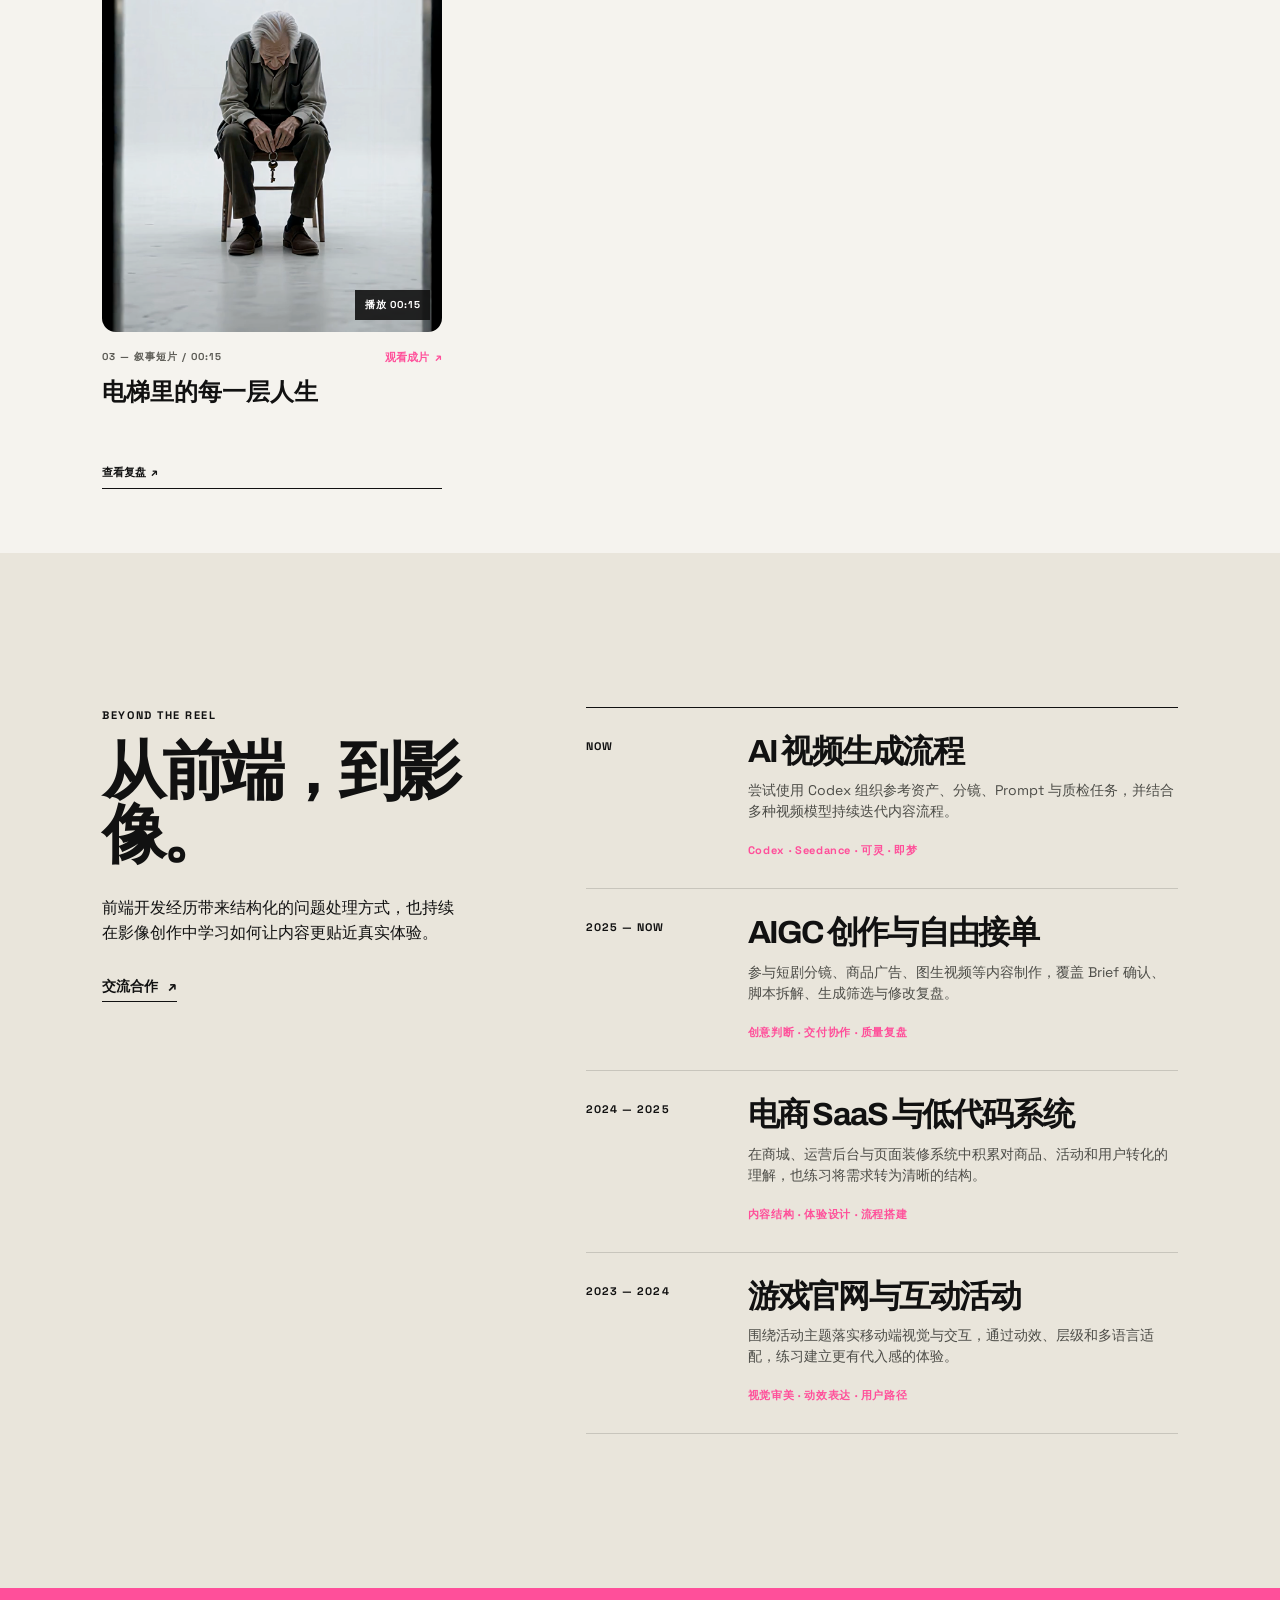
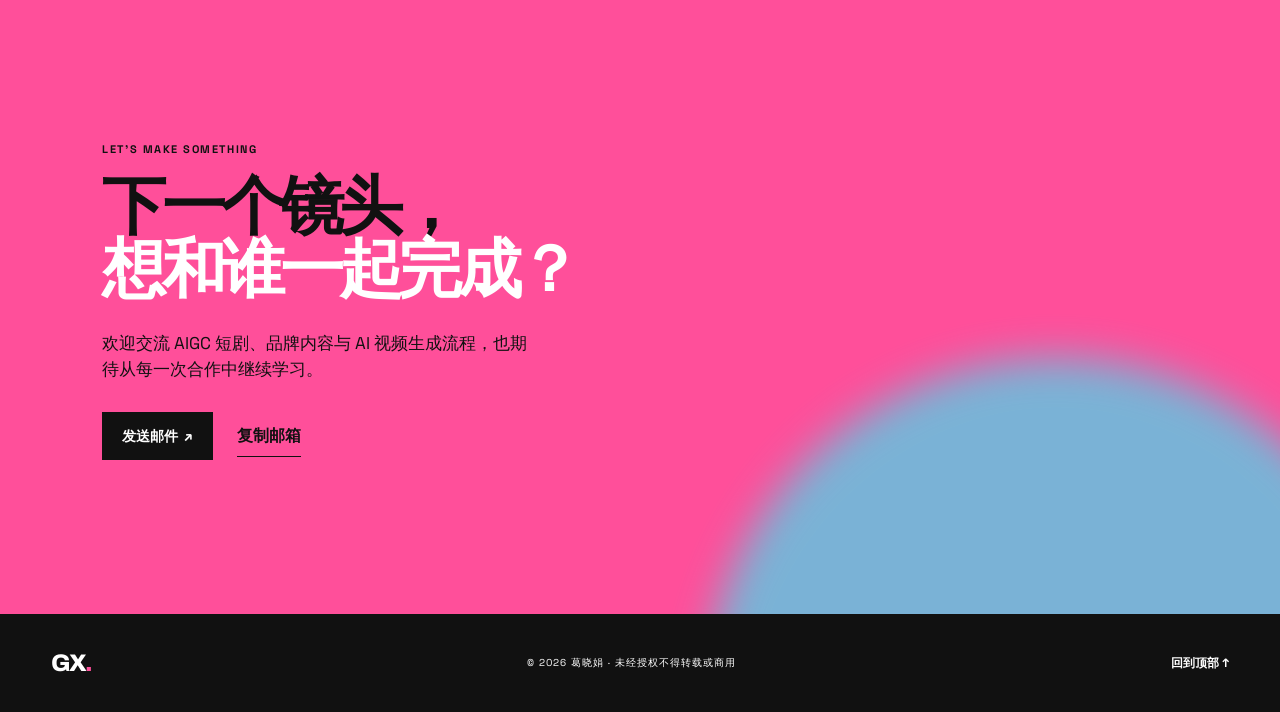
==== commit e5333fc6: "Refresh AIGC portfolio work gallery" ====
--- a/index.html
+++ b/index.html
@@ -30,7 +30,7 @@
         <div class="hero-noise" aria-hidden="true"></div>
         <div class="hero-orbit orbit-one" aria-hidden="true"></div>
         <div class="hero-orbit orbit-two" aria-hidden="true"></div>
-        <div class="hero-copy reveal">
+        <div class="hero-copy">
           <p class="eyebrow">AIGC DIRECTOR · SHENZHEN</p>
           <h1 id="hero-title">让想象，<br /><em>成为镜头。</em></h1>
           <p class="hero-intro">聚焦短剧、品牌广告与 AI 视频生成流程。尝试用编导思维组织叙事，也以工程方法提升镜头生成的可控性。</p>
@@ -61,109 +61,106 @@
       <section class="process section-pad" aria-labelledby="process-title">
         <div class="section-heading"><div><p class="section-kicker">PROCESS</p><h2 id="process-title">从一句话，<br />到一段可以观看的片。</h2></div><p>将灵感与执行分开处理，让创意先被看见，也让每一次生成都留下可回看的路径。</p></div>
         <ol class="process-grid">
-          <li class="reveal"><span>01</span><h3>提炼</h3><p>从故事梗概、商品图或参考片中，提炼冲突、卖点与情绪锚点。</p></li>
-          <li class="reveal"><span>02</span><h3>预演</h3><p>规划角色、场景、道具与镜头，用分镜把抽象创意转为画面语言。</p></li>
-          <li class="reveal"><span>03</span><h3>生成</h3><p>以参考资产、时间轴 Prompt 和连续性约束，生成可剪辑的视频素材。</p></li>
-          <li class="reveal"><span>04</span><h3>成片</h3><p>筛选、剪辑、配乐与复盘，让节奏、产品识别度和叙事落到最终体验。</p></li>
+          <li><span>01</span><h3>提炼</h3><p>从故事梗概、商品图或参考片中，提炼冲突、卖点与情绪锚点。</p></li>
+          <li><span>02</span><h3>预演</h3><p>规划角色、场景、道具与镜头，用分镜把抽象创意转为画面语言。</p></li>
+          <li><span>03</span><h3>生成</h3><p>以参考资产、时间轴 Prompt 和连续性约束，生成可剪辑的视频素材。</p></li>
+          <li><span>04</span><h3>成片</h3><p>筛选、剪辑、配乐与复盘，让节奏、产品识别度和叙事落到最终体验。</p></li>
         </ol>
       </section>
 
       <section class="work section-pad" id="work" aria-labelledby="work-title">
         <div class="section-heading">
           <div><p class="section-kicker">SELECTED WORK</p><h2 id="work-title">作品，不止是画面。</h2></div>
-          <p>十一个项目覆盖短剧、叙事短片、视觉实验与品牌内容。点击卡片即可观看成片。</p>
-        </div>
-        <div class="work-filters" role="group" aria-label="筛选作品">
-          <button class="filter is-active" type="button" data-filter="all" aria-pressed="true">全部</button>
-          <button class="filter" type="button" data-filter="drama" aria-pressed="false">AI 短剧</button>
-          <button class="filter" type="button" data-filter="ad" aria-pressed="false">品牌广告</button>
-          <button class="filter" type="button" data-filter="film" aria-pressed="false">叙事短片</button>
-          <button class="filter" type="button" data-filter="experimental" aria-pressed="false">视觉实验</button>
+          <p>三种创作方向：品牌广告、横屏实验短片与竖屏短剧。点击卡片观看成片。</p>
         </div>
         <div class="work-group" data-work-group="vertical">
-          <p class="work-group-label">竖屏叙事</p>
+          <p class="work-group-label"><span class="work-group-number">03</span><span class="work-group-title">AIGC竖屏短剧</span><span class="work-group-english">VERTICAL DRAMA</span></p>
           <div class="project-grid project-grid-portrait">
           <article class="project-card reveal" data-category="drama" data-project="fortune">
             <button class="project-open" type="button" aria-label="查看财神爷来我家送财项目详情">
               <div class="project-visual portrait"><img src="assets/posters/fortune-series.png" alt="财神爷来我家送财，结果被我妈拉去相亲海报" loading="eager" /><span class="play-badge" aria-hidden="true">播放 07 集</span></div>
               <div class="project-meta"><p>01 — AIGC 短剧 / 07 集</p><span class="view-project">观看成片 <i aria-hidden="true">↗</i></span></div>
               <h3>财神爷来我家送财，<br />结果被我妈拉去相亲</h3>
-              <p class="project-summary">7 集竖屏都市喜剧的选题、人物关系、分集结构与视频生成方案。</p>
-            </button>
-            <button class="project-review-open" type="button" data-project="fortune" aria-label="查看财神爷来我家送财的制作思路与问题复盘">查看制作思路与问题复盘 <i aria-hidden="true">↗</i></button>
+            </button>
+            <button class="project-review-open" type="button" data-project="fortune" aria-label="查看财神爷来我家送财的制作思路与问题复盘">查看复盘 <i aria-hidden="true">↗</i></button>
           </article>
 
           <article class="project-card reveal" data-category="film" data-project="mirror">
             <button class="project-open" type="button" aria-label="查看镜子里的我已经活过今天项目详情">
               <div class="project-visual portrait"><img src="assets/posters/mirror-today.png" alt="镜子里的我，已经活过今天海报" loading="lazy" /><span class="play-badge" aria-hidden="true">播放 00:59</span></div>
               <div class="project-meta"><p>02 — 叙事短片 / 00:59</p><span class="view-project">观看成片 <i aria-hidden="true">↗</i></span></div>
-              <h3>《镜子里的我，已经活过今天》</h3>
-              <p class="project-summary">从镜面自我对视出发，呈现人物情绪与时间感的叙事短片。</p>
-            </button>
-            <button class="project-review-open" type="button" data-project="mirror" aria-label="查看镜子里的我已经活过今天的制作思路与问题复盘">查看制作思路与问题复盘 <i aria-hidden="true">↗</i></button>
+              <h3>镜子里的我，已经活过今天</h3>
+            </button>
+            <button class="project-review-open" type="button" data-project="mirror" aria-label="查看镜子里的我已经活过今天的制作思路与问题复盘">查看复盘 <i aria-hidden="true">↗</i></button>
           </article>
 
           <article class="project-card reveal" data-category="film" data-project="elevator">
             <button class="project-open" type="button" aria-label="查看电梯里的每一层人生项目详情">
               <div class="project-visual portrait"><img src="assets/posters/elevator-life.png" alt="电梯里的每一层人生海报" loading="lazy" /><span class="play-badge" aria-hidden="true">播放 00:15</span></div>
               <div class="project-meta"><p>03 — 叙事短片 / 00:15</p><span class="view-project">观看成片 <i aria-hidden="true">↗</i></span></div>
-              <h3>《电梯里的每一层人生》</h3>
-              <p class="project-summary">一支围绕空间切换与视觉隐喻展开的竖屏叙事短片。</p>
-            </button>
-            <button class="project-review-open" type="button" data-project="elevator" aria-label="查看电梯里的每一层人生的制作思路与问题复盘">查看制作思路与问题复盘 <i aria-hidden="true">↗</i></button>
-          </article>
-          </div>
-        </div>
-
-        <div class="work-group" data-work-group="landscape">
-          <p class="work-group-label">横屏作品</p>
-          <div class="project-grid project-grid-landscape">
+              <h3>电梯里的每一层人生</h3>
+            </button>
+            <button class="project-review-open" type="button" data-project="elevator" aria-label="查看电梯里的每一层人生的制作思路与问题复盘">查看复盘 <i aria-hidden="true">↗</i></button>
+          </article>
+          </div>
+        </div>
+
+        <div class="work-group wide-reel-group" data-work-group="landscape">
+          <p class="work-group-label"><span class="work-group-number">02</span><span class="work-group-title">AIGC横屏实验短片</span><span class="work-group-english">WIDESCREEN FILMS</span></p>
+          <div class="wide-reel">
+            <button class="reel-control" type="button" data-reel-direction="-1" aria-label="查看上一支横屏实验短片">←</button>
+            <div class="project-grid project-grid-landscape reel-track" tabindex="0" aria-label="AIGC横屏实验短片横向滑动列表">
+
+          <article class="project-card reveal" data-category="film" data-project="cordon">
+            <button class="project-open" type="button" aria-label="查看警戒线之后项目详情">
+              <div class="project-visual"><img src="assets/posters/cordon-after.png" alt="警戒线之后海报" loading="lazy" /><span class="play-badge" aria-hidden="true">播放 00:20</span></div>
+              <div class="project-meta"><p>04 — 悬疑短片 / 00:20</p><span class="view-project">观看成片 <i aria-hidden="true">↗</i></span></div>
+              <h3>警戒线之后</h3>
+            </button>
+            <button class="project-review-open" type="button" data-project="cordon" aria-label="查看警戒线之后的制作思路与问题复盘">查看复盘 <i aria-hidden="true">↗</i></button>
+          </article>
 
           <article class="project-card reveal" data-category="drama" data-project="reborn">
             <button class="project-open" type="button" aria-label="查看重生后我不再救他项目详情">
               <div class="project-visual"><img src="assets/posters/reborn-no-rescue.png" alt="重生后，我不再救他海报" loading="lazy" /><span class="play-badge" aria-hidden="true">播放 03:01</span></div>
-              <div class="project-meta"><p>04 — AIGC 悬疑短剧 / 03:01</p><span class="view-project">观看成片 <i aria-hidden="true">↗</i></span></div>
-              <h3>《重生后，我不再救他》</h3>
-              <p class="project-summary">以重生抉择为起点的悬疑反转短剧，完成叙事与成片表达。</p>
-            </button>
-            <button class="project-review-open" type="button" data-project="reborn" aria-label="查看重生后我不再救他的制作思路与问题复盘">查看制作思路与问题复盘 <i aria-hidden="true">↗</i></button>
+              <div class="project-meta"><p>05 — AIGC 悬疑短剧 / 03:01</p><span class="view-project">观看成片 <i aria-hidden="true">↗</i></span></div>
+              <h3>重生后，我不再救他</h3>
+            </button>
+            <button class="project-review-open" type="button" data-project="reborn" aria-label="查看重生后我不再救他的制作思路与问题复盘">查看复盘 <i aria-hidden="true">↗</i></button>
           </article>
 
           <article class="project-card reveal" data-category="experimental" data-project="eclipse">
             <button class="project-open" type="button" aria-label="查看日蚀丛林项目详情">
               <div class="project-visual"><img src="assets/posters/worlds-between.png" alt="日蚀丛林海报" loading="lazy" /><span class="play-badge" aria-hidden="true">播放 00:30</span></div>
-              <div class="project-meta"><p>05 — 视觉实验 / 00:30</p><span class="view-project">观看成片 <i aria-hidden="true">↗</i></span></div>
-              <h3>《日蚀丛林》</h3>
-              <p class="project-summary">30 秒美漫风动作预告片，把冒险主线拆成 6 个高密度镜头。</p>
-            </button>
-            <button class="project-review-open" type="button" data-project="eclipse" aria-label="查看日蚀丛林的制作思路与问题复盘">查看制作思路与问题复盘 <i aria-hidden="true">↗</i></button>
-          </article>
-
-          <article class="project-card reveal" data-category="film" data-project="cordon">
-            <button class="project-open" type="button" aria-label="查看警戒线之后项目详情">
-              <div class="project-visual"><img src="assets/posters/cordon-after.png" alt="警戒线之后海报" loading="lazy" /><span class="play-badge" aria-hidden="true">播放 00:20</span></div>
-              <div class="project-meta"><p>06 — 悬疑短片 / 00:20</p><span class="view-project">观看成片 <i aria-hidden="true">↗</i></span></div>
-              <h3>《警戒线之后》</h3>
-              <p class="project-summary">以城市后巷与警戒线为入口，在冷色留白中建立事件发生后的悬疑感。</p>
-            </button>
-          </article>
-
-          <article class="project-card reveal" id="ad-work" data-category="ad" data-project="serum">
-            <button class="project-open" type="button" aria-label="查看精华液广告项目详情">
-              <div class="project-visual"><img src="assets/posters/serum.png" alt="精华液广告海报" loading="lazy" /><span class="play-badge" aria-hidden="true">播放 00:15</span></div>
-              <div class="project-meta"><p>07 — 美妆广告 / 00:15</p><span class="view-project">观看成片 <i aria-hidden="true">↗</i></span></div>
-              <h3>精华液</h3>
-              <p class="project-summary">以精华液质地、肤感联想与产品特写建立护肤广告的可信度。</p>
-            </button>
-            <a class="project-workflow-link" href="ad-workflow.html" aria-label="查看广告工作流">查看制作思路 <i aria-hidden="true">↗</i></a>
-          </article>
-
+              <div class="project-meta"><p>06 — 视觉实验 / 00:30</p><span class="view-project">观看成片 <i aria-hidden="true">↗</i></span></div>
+              <h3>日蚀丛林</h3>
+            </button>
+            <button class="project-review-open" type="button" data-project="eclipse" aria-label="查看日蚀丛林的制作思路与问题复盘">查看复盘 <i aria-hidden="true">↗</i></button>
+          </article>
+            </div>
+            <button class="reel-control" type="button" data-reel-direction="1" aria-label="查看下一支横屏实验短片">→</button>
+          </div>
+        </div>
+
+        <div class="work-group wide-reel-group" id="ad-work" data-work-group="brands">
+          <p class="work-group-label"><span class="work-group-number">01</span><span class="work-group-title">品牌广告</span><span class="work-group-english">BRAND CONTENT</span></p>
+          <div class="wide-reel">
+            <button class="reel-control" type="button" data-reel-direction="-1" aria-label="查看上一支品牌广告">←</button>
+            <div class="project-grid project-grid-landscape reel-track" tabindex="0" aria-label="品牌广告横向滑动列表">
           <article class="project-card reveal" data-category="ad" data-project="fragrance">
             <button class="project-open" type="button" aria-label="查看香水广告项目详情">
               <div class="project-visual"><img src="assets/posters/fragrance.png" alt="香水广告海报" loading="lazy" /><span class="play-badge" aria-hidden="true">播放 00:15</span></div>
-              <div class="project-meta"><p>08 — 香氛广告 / 00:15</p><span class="view-project">观看成片 <i aria-hidden="true">↗</i></span></div>
+              <div class="project-meta"><p>07 — 香氛广告 / 00:15</p><span class="view-project">观看成片 <i aria-hidden="true">↗</i></span></div>
               <h3>香水</h3>
-              <p class="project-summary">以光线、材质与人物氛围组织香氛的情绪化视觉叙事。</p>
+            </button>
+            <a class="project-workflow-link" href="ad-workflow.html" aria-label="查看广告工作流">查看制作思路 <i aria-hidden="true">↗</i></a>
+          </article>
+
+          <article class="project-card reveal" data-category="ad" data-project="serum">
+            <button class="project-open" type="button" aria-label="查看精华液广告项目详情">
+              <div class="project-visual"><img src="assets/posters/serum.png" alt="精华液广告海报" loading="lazy" /><span class="play-badge" aria-hidden="true">播放 00:15</span></div>
+              <div class="project-meta"><p>08 — 美妆广告 / 00:15</p><span class="view-project">观看成片 <i aria-hidden="true">↗</i></span></div>
+              <h3>精华液</h3>
             </button>
             <a class="project-workflow-link" href="ad-workflow.html" aria-label="查看广告工作流">查看制作思路 <i aria-hidden="true">↗</i></a>
           </article>
@@ -173,7 +170,6 @@
               <div class="project-visual"><img src="assets/posters/drink.png" alt="饮料广告海报" loading="lazy" /><span class="play-badge" aria-hidden="true">播放 00:15</span></div>
               <div class="project-meta"><p>09 — 食品广告 / 00:15</p><span class="view-project">观看成片 <i aria-hidden="true">↗</i></span></div>
               <h3>饮料</h3>
-              <p class="project-summary">用清爽动态和饮用场景强化产品的即时感与食欲联想。</p>
             </button>
             <a class="project-workflow-link" href="ad-workflow.html" aria-label="查看广告工作流">查看制作思路 <i aria-hidden="true">↗</i></a>
           </article>
@@ -183,7 +179,6 @@
               <div class="project-visual"><img src="assets/posters/glass.png" alt="杯子广告海报" loading="lazy" /><span class="play-badge" aria-hidden="true">播放 00:15</span></div>
               <div class="project-meta"><p>10 — 日用广告 / 00:15</p><span class="view-project">观看成片 <i aria-hidden="true">↗</i></span></div>
               <h3>杯子</h3>
-              <p class="project-summary">围绕产品轮廓、使用动作与生活场景设计日用产品的视觉节奏。</p>
             </button>
             <a class="project-workflow-link" href="ad-workflow.html" aria-label="查看广告工作流">查看制作思路 <i aria-hidden="true">↗</i></a>
           </article>
@@ -193,22 +188,22 @@
               <div class="project-visual"><img src="assets/posters/scoop.png" alt="铲子广告海报" loading="lazy" /><span class="play-badge" aria-hidden="true">播放 00:15</span></div>
               <div class="project-meta"><p>11 — 日用广告 / 00:15</p><span class="view-project">观看成片 <i aria-hidden="true">↗</i></span></div>
               <h3>铲子</h3>
-              <p class="project-summary">通过明确的功能动作与物件质感，完成实用型日用广告表达。</p>
-            </button>
-            <a class="project-workflow-link" href="ad-workflow.html" aria-label="查看广告工作流">查看制作思路 <i aria-hidden="true">↗</i></a>
-          </article>
-          </div>
-        </div>
-        <div class="portfolio-callout"><span>想看完整成片、分镜和 Prompt？</span><a href="#contact">获取作品集链接 <span aria-hidden="true">↗</span></a></div>
+            </button>
+            <a class="project-workflow-link" href="ad-workflow.html" aria-label="查看广告工作流">查看制作思路 <i aria-hidden="true">↗</i></a>
+          </article>
+            </div>
+            <button class="reel-control" type="button" data-reel-direction="1" aria-label="查看下一支品牌广告">→</button>
+          </div>
+        </div>
       </section>
 
       <section class="about section-pad" id="about" aria-labelledby="about-title">
         <div class="about-sticky"><p class="section-kicker">BEYOND THE REEL</p><h2 id="about-title">从前端，到影像。</h2><p>前端开发经历带来结构化的问题处理方式，也持续在影像创作中学习如何让内容更贴近真实体验。</p><a class="text-link dark-link" href="#contact">交流合作 <span aria-hidden="true">↗</span></a></div>
         <div class="experience-list">
-          <article class="experience-item reveal"><p class="experience-year">NOW</p><div><h3>AI 视频生成流程</h3><p>尝试使用 Codex 组织参考资产、分镜、Prompt 与质检任务，并结合多种视频模型持续迭代内容流程。</p><span>Codex · Seedance · 可灵 · 即梦</span></div></article>
-          <article class="experience-item reveal"><p class="experience-year">2025 — NOW</p><div><h3>AIGC 创作与自由接单</h3><p>参与短剧分镜、商品广告、图生视频等内容制作，覆盖 Brief 确认、脚本拆解、生成筛选与修改复盘。</p><span>创意判断 · 交付协作 · 质量复盘</span></div></article>
-          <article class="experience-item reveal"><p class="experience-year">2024 — 2025</p><div><h3>电商 SaaS 与低代码系统</h3><p>在商城、运营后台与页面装修系统中积累对商品、活动和用户转化的理解，也练习将需求转为清晰的结构。</p><span>内容结构 · 体验设计 · 流程搭建</span></div></article>
-          <article class="experience-item reveal"><p class="experience-year">2023 — 2024</p><div><h3>游戏官网与互动活动</h3><p>围绕活动主题落实移动端视觉与交互，通过动效、层级和多语言适配，练习建立更有代入感的体验。</p><span>视觉审美 · 动效表达 · 用户路径</span></div></article>
+          <article class="experience-item"><p class="experience-year">NOW</p><div><h3>AI 视频生成流程</h3><p>尝试使用 Codex 组织参考资产、分镜、Prompt 与质检任务，并结合多种视频模型持续迭代内容流程。</p><span>Codex · Seedance · 可灵 · 即梦</span></div></article>
+          <article class="experience-item"><p class="experience-year">2025 — NOW</p><div><h3>AIGC 创作与自由接单</h3><p>参与短剧分镜、商品广告、图生视频等内容制作，覆盖 Brief 确认、脚本拆解、生成筛选与修改复盘。</p><span>创意判断 · 交付协作 · 质量复盘</span></div></article>
+          <article class="experience-item"><p class="experience-year">2024 — 2025</p><div><h3>电商 SaaS 与低代码系统</h3><p>在商城、运营后台与页面装修系统中积累对商品、活动和用户转化的理解，也练习将需求转为清晰的结构。</p><span>内容结构 · 体验设计 · 流程搭建</span></div></article>
+          <article class="experience-item"><p class="experience-year">2023 — 2024</p><div><h3>游戏官网与互动活动</h3><p>围绕活动主题落实移动端视觉与交互，通过动效、层级和多语言适配，练习建立更有代入感的体验。</p><span>视觉审美 · 动效表达 · 用户路径</span></div></article>
         </div>
       </section>
 
--- a/styles.css
+++ b/styles.css
@@ -27,7 +27,7 @@
 .button:hover{transform:translateY(-2px)}
 .button-light{background:#fff;color:#111}
 .text-link{font-size:14px;font-weight:700;border-bottom:1px solid currentColor;padding-bottom:4px}
-.hero-art{height:min(58vw,520px);min-height:380px}
+.hero-art{--hero-shift-x:0px;--hero-shift-y:0px;height:min(58vw,520px);min-height:380px;transition:transform .65s cubic-bezier(.2,.65,.2,1)}
 .art-screen{position:absolute;border:1px solid rgba(255,255,255,.65);width:62%;aspect-ratio:1.3;overflow:hidden;display:flex;align-items:flex-end;padding:16px;color:#101010;font:700 11px var(--font-body);letter-spacing:.08em}
 .screen-back{left:10%;top:6%;background:var(--blue);transform:rotate(-11deg)}
 .screen-mid{left:27%;top:17%;background:var(--pink);transform:rotate(6deg)}
@@ -49,18 +49,21 @@
 .statement h2,.section-heading h2,.about h2,.contact h2{font:700 clamp(34px,5vw,76px)/.98 var(--font-display);letter-spacing:-.075em;margin:0}
 .statement h2 strong{color:var(--pink);font-weight:inherit}
 .statement>p{max-width:430px;align-self:end;margin:0;font-size:18px;line-height:1.6}
-.work{background:var(--paper)}
+.work{background:var(--paper);display:flex;flex-direction:column}
+.work.section-pad{padding-bottom:clamp(48px,5vw,72px);padding-top:clamp(56px,7vw,104px)}
+.work .section-heading{order:0}
+.work .work-group[data-work-group="brands"]{margin-top:clamp(28px,3vw,48px);order:1}
+.work [data-work-group="landscape"]{order:2}
+.work [data-work-group="vertical"]{margin-top:clamp(48px,5vw,72px);order:3}
+.work .section-heading{align-items:end;border-bottom:1px solid rgba(17,17,17,.22);column-gap:clamp(44px,8vw,150px);display:grid;grid-template-columns:minmax(0,1.55fr) minmax(250px,.45fr);margin-bottom:36px;padding-bottom:22px}
+.work .section-heading>p{justify-self:end;max-width:320px}
 .section-heading{display:flex;justify-content:space-between;gap:48px;align-items:end;margin-bottom:50px}
 .section-heading>p{max-width:370px;color:var(--muted);font-size:15px;margin:0}
-.work-filters{display:flex;flex-wrap:wrap;gap:8px;margin-bottom:28px}
-.filter{background:transparent;border:1px solid var(--line);color:var(--ink);cursor:pointer;font-size:13px;padding:9px 14px;transition:background .2s,color .2s,border-color .2s}
-.filter:hover,.filter.is-active{background:var(--ink);border-color:var(--ink);color:#fff}
 .project-grid{display:grid;grid-template-columns:repeat(2,minmax(0,1fr));gap:22px}
-.project-card{border-top:1px solid var(--ink);padding-top:12px;transition:opacity .25s ease}
+.project-card{transition:opacity .25s ease}
 .project-card.project-feature{grid-row:span 2}
-.project-card.is-hidden{display:none}
 .project-open{display:block;padding:0;border:0;background:transparent;text-align:left;width:100%;cursor:pointer;color:inherit}
-.project-visual{position:relative;overflow:hidden;aspect-ratio:1.16;margin-bottom:16px;background:#222}
+.project-visual{position:relative;overflow:hidden;aspect-ratio:1.16;margin-bottom:16px;background:#222;border-radius:14px}
 .project-feature .project-visual{aspect-ratio:.91}
 .visual-fortune{background:linear-gradient(140deg,#f5aa2e 0%,#f86031 58%,#d82470 100%);color:#20140a}
 .visual-word{font:900 clamp(30px,5.1vw,78px)/.78 var(--font-display);letter-spacing:-.08em;position:absolute;left:8%;top:8%;z-index:2}
@@ -79,18 +82,15 @@
 .bottle-one{left:18%;background:#ff527f;transform:rotate(-8deg)}
 .bottle-two{left:42%;height:70%;background:#feef9a;z-index:1}
 .bottle-three{right:17%;background:#81d4c0;transform:rotate(8deg)}
-.project-meta{display:flex;align-items:center;justify-content:space-between;gap:10px}
-.project-meta p{margin:0;font:700 10px var(--font-body);letter-spacing:.1em;text-transform:uppercase}
-.view-project{font-size:12px;font-weight:700}
+.project-meta{align-items:center;display:flex;gap:10px;justify-content:space-between;margin-top:17px}
+.project-meta p{color:#5d5c56;margin:0;font:700 10px var(--font-body);letter-spacing:.1em;text-transform:uppercase}
+.view-project{color:var(--pink);font-size:11px;font-weight:700}
 .view-project i{font-style:normal;margin-left:3px;transition:transform .2s ease;display:inline-block}
-.project-open:hover .view-project i{transform:translate(3px,-3px)}
-.project-review-open,.project-workflow-link{align-items:center;background:transparent;border:0;border-bottom:1px solid var(--ink);color:var(--ink);cursor:pointer;display:inline-flex;font-size:12px;font-weight:700;gap:5px;margin-top:17px;min-height:36px;padding:0 0 3px;text-align:left}
+.project-open:hover .view-project i{transform:translate(2px,-2px)}
+.project-review-open,.project-workflow-link{align-items:center;background:transparent;border:0;border-bottom:1px solid currentColor;color:var(--ink);cursor:pointer;display:inline-flex;font-size:11px;font-weight:700;gap:5px;margin-top:20px;min-height:28px;padding:0 0 4px;text-align:left}
 .project-review-open i,.project-workflow-link i{font-style:normal;transition:transform .2s ease}
-.project-review-open:hover i,.project-workflow-link:hover i{transform:translate(3px,-3px)}
-.project-card h3{font:700 clamp(21px,2.3vw,35px)/1.05 var(--font-display);letter-spacing:-.055em;margin:13px 0 9px}
-.project-summary{color:var(--muted);font-size:14px;line-height:1.5;max-width:440px;margin:0}
-.portfolio-callout{margin-top:54px;border-top:1px solid var(--ink);padding-top:16px;display:flex;align-items:center;justify-content:space-between;gap:24px;font-size:15px}
-.portfolio-callout a{font-weight:700;border-bottom:1px solid var(--ink);padding-bottom:3px}
+.project-review-open:hover i,.project-workflow-link:hover i{transform:translate(2px,-2px)}
+.project-card h3{font:700 clamp(19px,1.85vw,29px)/1.12 var(--font-display);letter-spacing:0;margin:14px 0 12px}
 .process{background:var(--ink);color:#fff}
 .process .section-heading>p{color:#c7c7c7}
 .process-grid{counter-reset:process;list-style:none;margin:0;padding:0;display:grid;grid-template-columns:repeat(4,1fr);gap:18px}
@@ -154,6 +154,14 @@
 .reveal.is-visible{opacity:1;transform:none}
 :focus-visible{outline:3px solid var(--blue);outline-offset:4px}
 .dialog-close:focus-visible,.review-close:focus-visible{outline:2px solid var(--pink);outline-offset:2px}
+@keyframes screen-back-arrive{from{opacity:0;transform:translate(-36px,28px) rotate(-16deg)}to{opacity:1;transform:rotate(-11deg)}}
+@keyframes screen-mid-arrive{from{opacity:0;transform:translate(32px,38px) rotate(11deg)}to{opacity:1;transform:rotate(6deg)}}
+@keyframes screen-front-arrive{from{opacity:0;transform:translate(30px,42px) rotate(-8deg)}to{opacity:1;transform:rotate(-3deg)}}
+.hero-art.is-visible{transform:translate3d(var(--hero-shift-x),var(--hero-shift-y),0)}
+.hero-art.is-visible .screen-back{animation:screen-back-arrive .7s cubic-bezier(.2,.8,.2,1) .08s both}
+.hero-art.is-visible .screen-mid{animation:screen-mid-arrive .76s cubic-bezier(.2,.8,.2,1) .18s both}
+.hero-art.is-visible .screen-front{animation:screen-front-arrive .82s cubic-bezier(.2,.8,.2,1) .28s both}
+@media (hover:hover){.project-card.is-visible{transition:opacity .25s ease,transform .32s cubic-bezier(.2,.65,.2,1)}.project-card.is-visible:hover{transform:translateY(-5px)}.process-grid li.is-visible{transition:opacity .6s ease,transform .35s cubic-bezier(.2,.65,.2,1)}.process-grid li.is-visible:hover{transform:translateY(-4px)}.reel-control:hover{transform:translateY(-50%) scale(1.06)}}
 @media (max-width:760px){:root{--header-height:64px}
 .site-header{padding:0 18px}
 .site-header nav{display:flex;gap:10px;justify-content:center;white-space:nowrap;font-size:11px}
@@ -173,7 +181,6 @@
 .about-sticky{position:static}
 .experience-item{grid-template-columns:1fr;gap:8px}
 .experience-item h3{font-size:26px}
-.portfolio-callout{align-items:flex-start;flex-direction:column}
 .contact-light{right:-62vw;bottom:-20vw}
   .dialog-grid,.review-grid{grid-template-columns:1fr}
 .project-link-slot{align-items:flex-start;flex-direction:column}
@@ -202,11 +209,29 @@
 @media (max-width:760px){.project-feature .project-visual.portrait,.project-visual.portrait{aspect-ratio:9/16}.dialog-media,.dialog-video{max-height:58vh}.episode-button{min-height:44px}}
 
 /* Keep portrait and landscape films on independent visual rhythms. */
-.work-group+.work-group{margin-top:clamp(72px,9vw,132px)}
-.work-group-label{border-top:1px solid var(--ink);font:700 11px var(--font-body);letter-spacing:.12em;margin:0 0 20px;padding-top:12px;text-transform:uppercase}
-.work-group.is-empty{display:none}
-.project-grid-portrait{align-items:start;grid-template-columns:repeat(3,minmax(0,1fr))}
+.work-group+.work-group{margin-top:clamp(48px,5vw,72px)}
+.work-group-label{align-items:baseline;display:flex;flex-wrap:wrap;gap:8px 13px;margin:0 0 24px}
+.work-group-number{color:var(--pink);font:700 11px var(--font-body);letter-spacing:.1em}
+.work-group-title{font:700 clamp(24px,2.15vw,34px)/1 var(--font-display);letter-spacing:-.055em}
+.work-group-english{color:var(--muted);font:700 10px var(--font-body);letter-spacing:.12em}
+.project-grid-portrait{align-items:start;grid-template-columns:repeat(3,minmax(0,360px));justify-content:start}
 .project-grid-portrait .project-visual.portrait{aspect-ratio:9/16}
+.project-grid-portrait .project-card{display:flex;flex-direction:column;min-width:0}
 .project-grid-portrait .project-card h3{min-height:2.1em}
 .project-grid-landscape .project-visual:not(.portrait){aspect-ratio:16/9}
-@media (max-width:760px){.project-grid-portrait{grid-template-columns:repeat(2,minmax(0,1fr));gap:14px}.project-grid-landscape{grid-template-columns:1fr}.project-grid-portrait .project-card h3{font-size:21px;min-height:3.15em}.project-grid-portrait .project-meta{align-items:flex-start;flex-direction:column;gap:6px}.project-grid-portrait .view-project{display:none}}
+.wide-reel{position:relative}
+.reel-track{display:flex;gap:clamp(18px,2.4vw,34px);overflow-x:auto;padding:0 0 18px;scroll-behavior:smooth;scroll-snap-type:x mandatory;scrollbar-width:none}
+.reel-track::-webkit-scrollbar{display:none}
+.reel-track .project-card{flex:0 0 min(56vw,780px);scroll-snap-align:start}
+.reel-track .project-visual:not(.portrait){aspect-ratio:16/9}
+.reel-track .project-card h3{font-size:clamp(23px,2vw,33px);margin:17px 0 0}
+.reel-track .project-review-open,.reel-track .project-workflow-link{margin-top:22px}
+.reel-control{align-items:center;background:rgba(17,17,17,.92);border:1px solid rgba(255,255,255,.5);border-radius:50%;color:#fff;cursor:pointer;display:flex;font:400 28px/1 Arial,sans-serif;height:48px;justify-content:center;padding:0;position:absolute;top:clamp(105px,14vw,220px);transform:translateY(-50%);transition:background .2s ease,color .2s ease;width:48px;z-index:2}
+.reel-control[data-reel-direction="-1"]{left:clamp(6px,2vw,28px)}
+.reel-control[data-reel-direction="1"]{right:clamp(6px,2vw,28px)}
+.reel-control:hover{background:var(--pink);color:var(--ink)}
+@media (min-width:1281px){.project-grid-portrait{justify-content:space-between}}
+@media (min-width:761px){.project-grid-portrait .project-visual.portrait{aspect-ratio:auto;height:clamp(400px,58vh,540px)}}
+@media (min-width:981px) and (max-width:1280px){.project-grid-portrait{grid-template-columns:repeat(2,minmax(0,340px))}}
+@media (min-width:761px) and (max-width:980px){.project-grid-portrait{grid-template-columns:repeat(2,minmax(0,1fr))}}
+@media (max-width:760px){.work.section-pad{padding-top:56px}.work .section-heading{column-gap:0;grid-template-columns:1fr;margin-bottom:30px;padding-bottom:18px}.work .section-heading>p{justify-self:start;margin-top:18px;max-width:320px}.project-grid-portrait{grid-template-columns:repeat(2,minmax(0,1fr));gap:14px}.project-grid-landscape{grid-template-columns:1fr}.project-grid-portrait .project-card h3{font-size:19px;min-height:3.36em}.project-grid-portrait .project-meta{align-items:flex-start;flex-direction:column;gap:6px}.project-grid-portrait .view-project{display:none}.work-group-label{gap:6px 10px;margin-bottom:18px}.work-group-title{font-size:27px}.work-group-english{font-size:9px}.reel-track{gap:14px;padding:0 0 16px}.reel-track .project-card{flex-basis:76vw}.reel-track .project-card h3{font-size:23px;margin-top:14px}.reel-control{height:42px;top:22vw;width:42px}.reel-control[data-reel-direction="-1"]{left:5px}.reel-control[data-reel-direction="1"]{right:5px}}
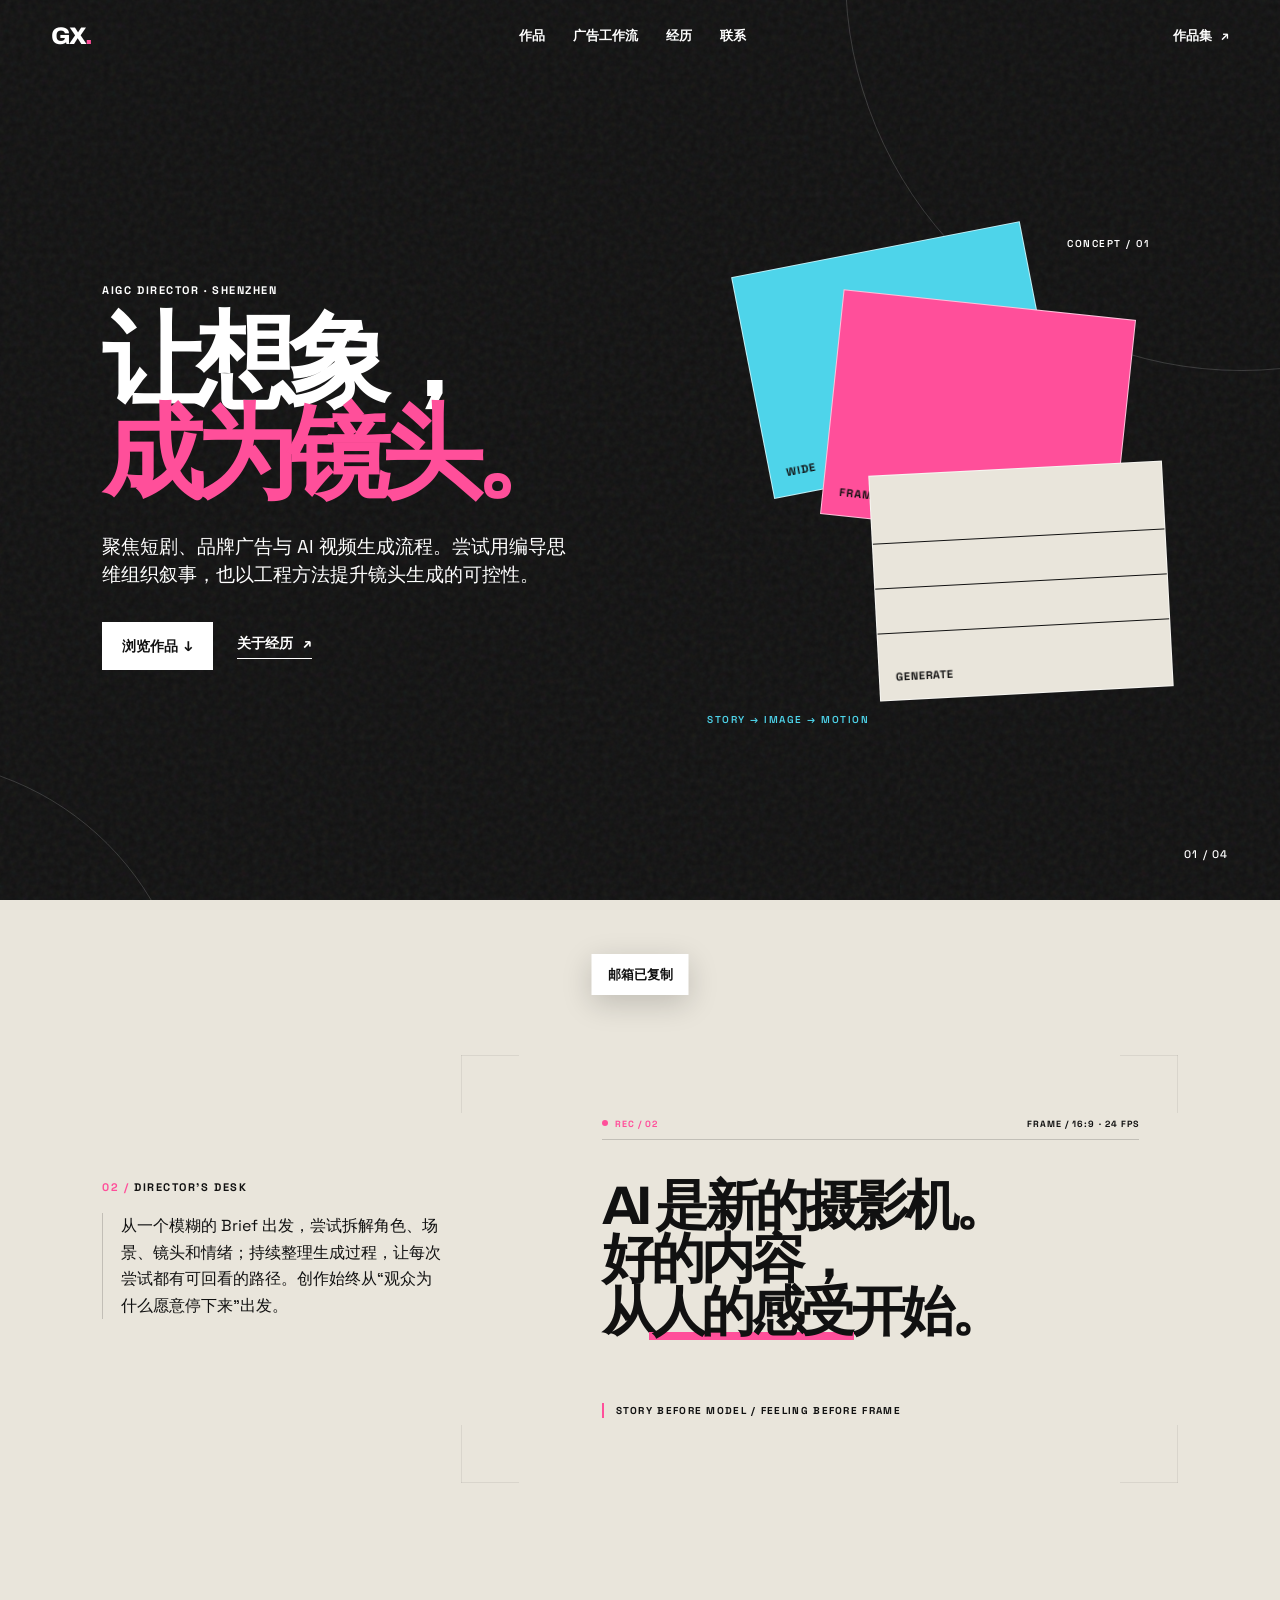
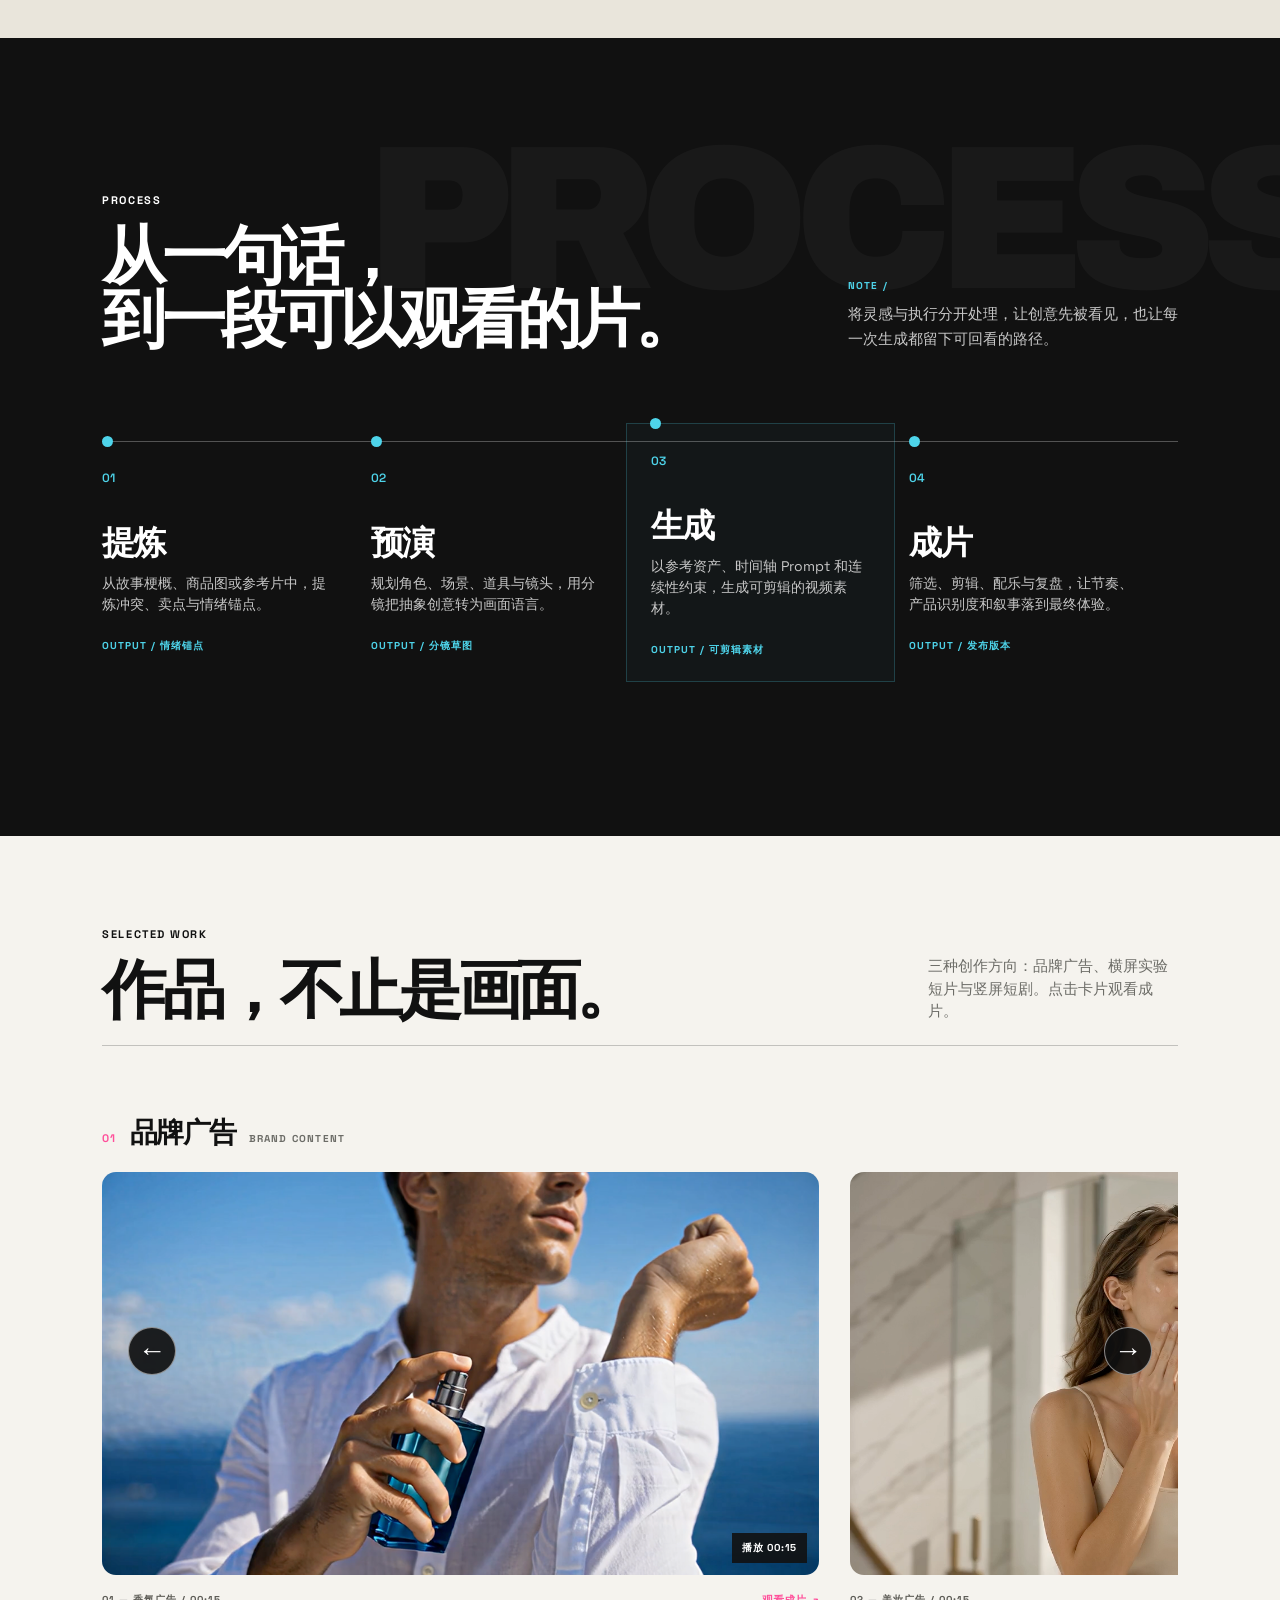
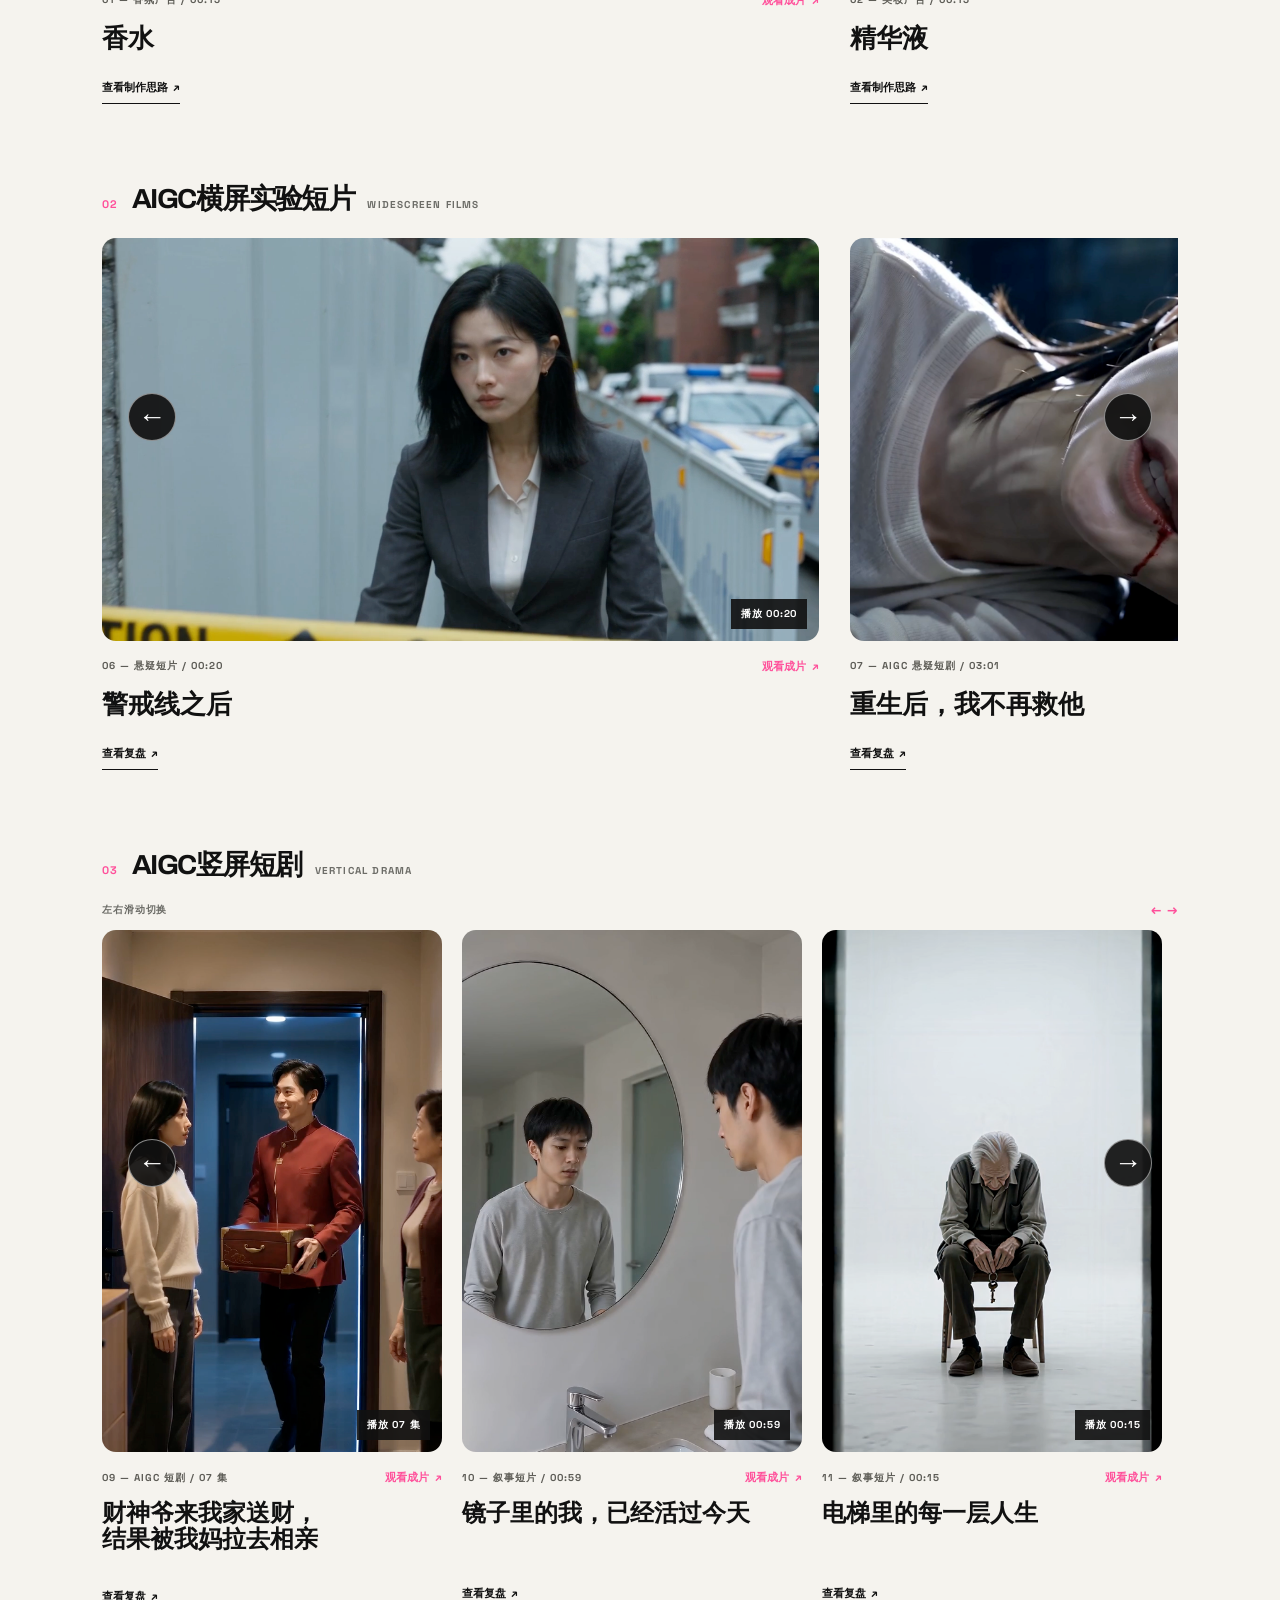
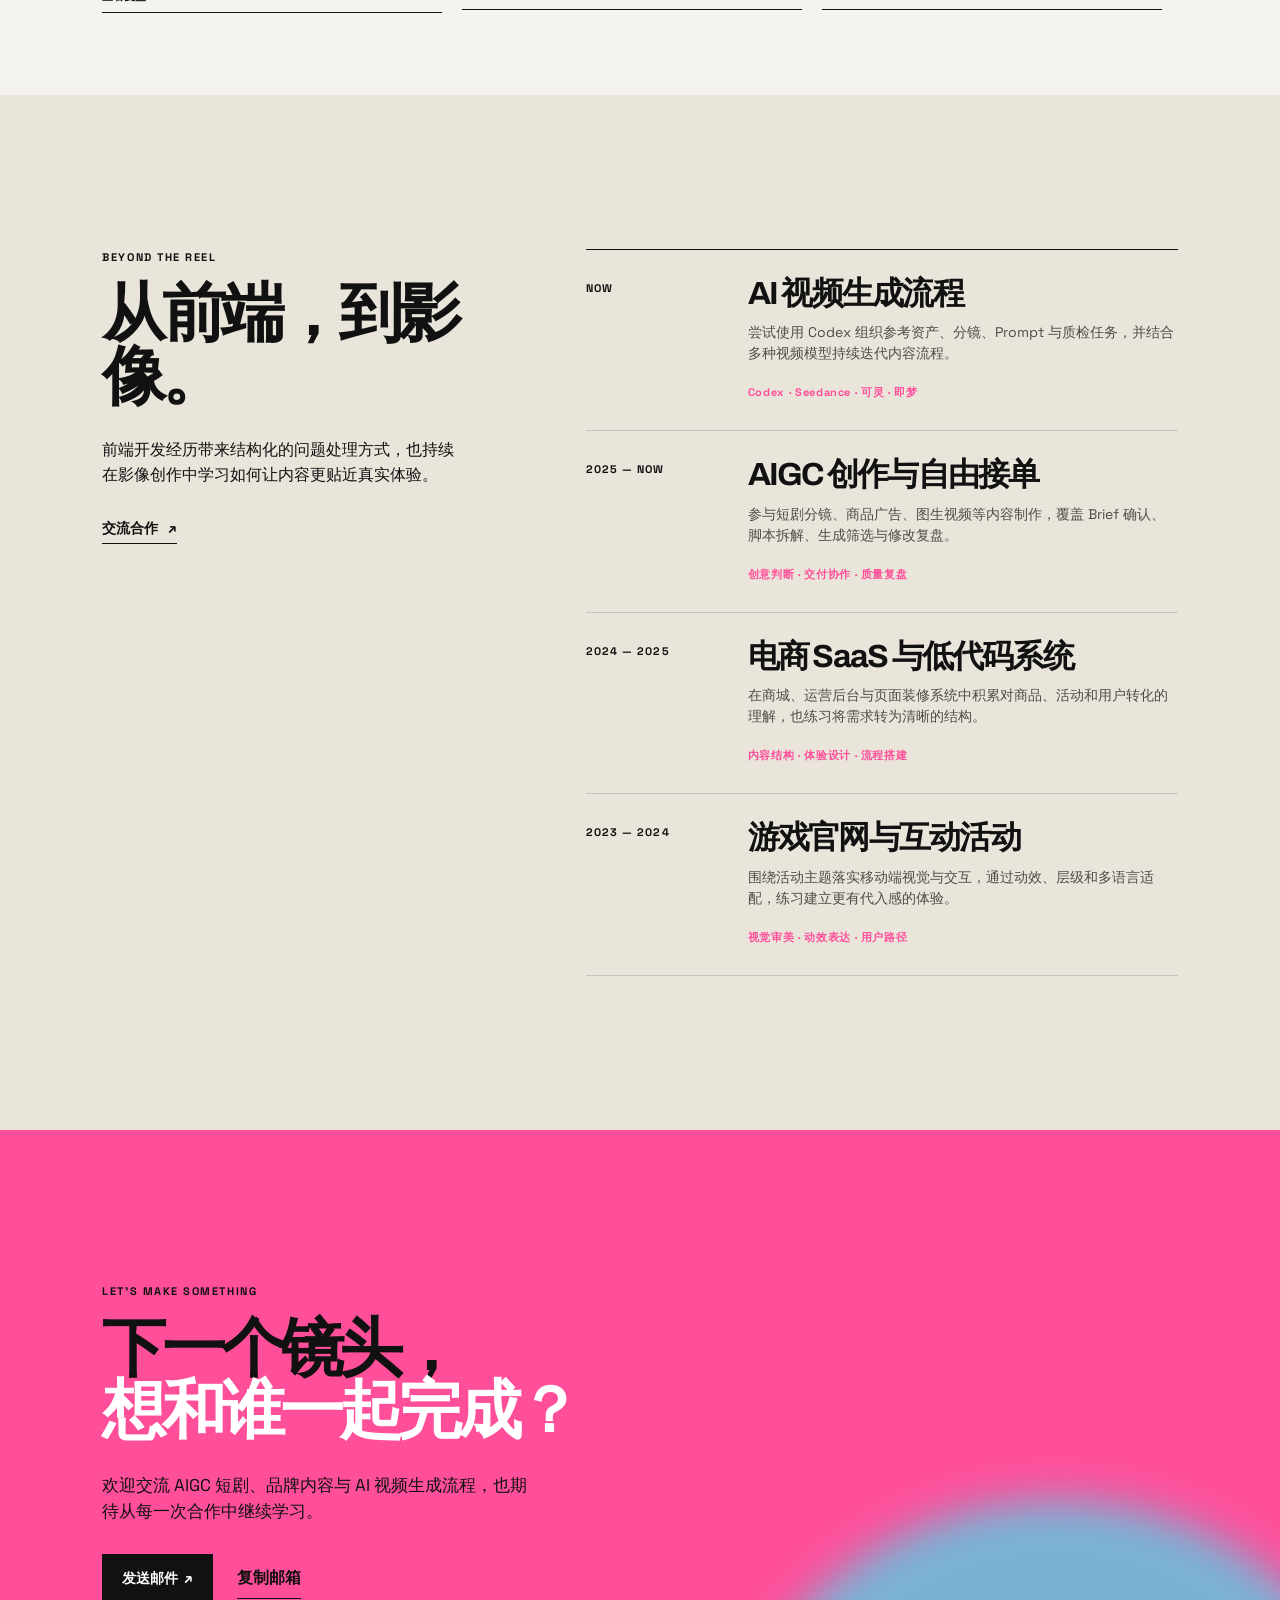
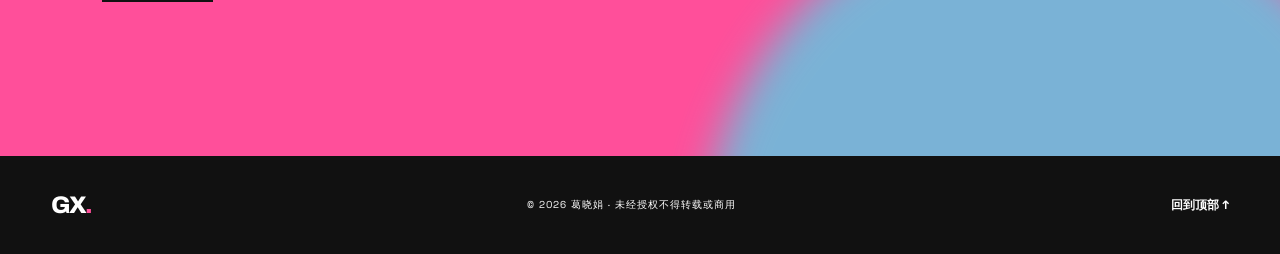
==== commit eef18625: "Polish portfolio motion and responsive reels" ====
--- a/index.html
+++ b/index.html
@@ -53,18 +53,24 @@
       </section>
 
       <section class="statement section-pad" aria-labelledby="statement-title">
-        <p class="section-kicker">CREATIVE NOTES</p>
-        <h2 id="statement-title">AI 是新的摄影机。<br />而好的内容，始终从<strong>人的感受</strong>开始。</h2>
-        <p>从一个模糊的 Brief 出发，尝试拆解角色、场景、镜头和情绪；也持续整理生成过程，让每次尝试都有可回看的路径。创作始终从“观众为什么愿意停下来”出发。</p>
+        <div class="statement-notes">
+          <p class="section-kicker"><span>02 /</span> DIRECTOR'S DESK</p>
+          <p class="statement-copy">从一个模糊的 Brief 出发，尝试拆解角色、场景、镜头和情绪；持续整理生成过程，让每次尝试都有可回看的路径。创作始终从“观众为什么愿意停下来”出发。</p>
+        </div>
+        <div class="statement-headline">
+          <div class="statement-monitor" aria-hidden="true"><span>REC / 02</span><span>FRAME / 16:9 · 24 FPS</span></div>
+          <h2 id="statement-title">AI 是新的摄影机。<br />好的内容，<br />从<strong>人的感受</strong>开始。</h2>
+          <p class="statement-manifesto">STORY BEFORE MODEL / FEELING BEFORE FRAME</p>
+        </div>
       </section>
 
       <section class="process section-pad" aria-labelledby="process-title">
         <div class="section-heading"><div><p class="section-kicker">PROCESS</p><h2 id="process-title">从一句话，<br />到一段可以观看的片。</h2></div><p>将灵感与执行分开处理，让创意先被看见，也让每一次生成都留下可回看的路径。</p></div>
         <ol class="process-grid">
-          <li><span>01</span><h3>提炼</h3><p>从故事梗概、商品图或参考片中，提炼冲突、卖点与情绪锚点。</p></li>
-          <li><span>02</span><h3>预演</h3><p>规划角色、场景、道具与镜头，用分镜把抽象创意转为画面语言。</p></li>
-          <li><span>03</span><h3>生成</h3><p>以参考资产、时间轴 Prompt 和连续性约束，生成可剪辑的视频素材。</p></li>
-          <li><span>04</span><h3>成片</h3><p>筛选、剪辑、配乐与复盘，让节奏、产品识别度和叙事落到最终体验。</p></li>
+          <li><span>01</span><h3>提炼</h3><p>从故事梗概、商品图或参考片中，提炼冲突、卖点与情绪锚点。</p><p class="process-output">OUTPUT / 情绪锚点</p></li>
+          <li><span>02</span><h3>预演</h3><p>规划角色、场景、道具与镜头，用分镜把抽象创意转为画面语言。</p><p class="process-output">OUTPUT / 分镜草图</p></li>
+          <li class="process-emphasis"><span>03</span><h3>生成</h3><p>以参考资产、时间轴 Prompt 和连续性约束，生成可剪辑的视频素材。</p><p class="process-output">OUTPUT / 可剪辑素材</p></li>
+          <li><span>04</span><h3>成片</h3><p>筛选、剪辑、配乐与复盘，让节奏、产品识别度和叙事落到最终体验。</p><p class="process-output">OUTPUT / 发布版本</p></li>
         </ol>
       </section>
 
@@ -75,11 +81,14 @@
         </div>
         <div class="work-group" data-work-group="vertical">
           <p class="work-group-label"><span class="work-group-number">03</span><span class="work-group-title">AIGC竖屏短剧</span><span class="work-group-english">VERTICAL DRAMA</span></p>
-          <div class="project-grid project-grid-portrait">
+          <div class="portrait-reel">
+            <p class="reel-swipe-hint" aria-hidden="true">左右滑动切换 <span>← →</span></p>
+            <button class="reel-control" type="button" data-reel-direction="-1" aria-label="查看上一支AIGC竖屏短剧">←</button>
+            <div class="project-grid project-grid-portrait portrait-track" tabindex="0" aria-label="AIGC竖屏短剧横向滑动列表">
           <article class="project-card reveal" data-category="drama" data-project="fortune">
             <button class="project-open" type="button" aria-label="查看财神爷来我家送财项目详情">
               <div class="project-visual portrait"><img src="assets/posters/fortune-series.png" alt="财神爷来我家送财，结果被我妈拉去相亲海报" loading="eager" /><span class="play-badge" aria-hidden="true">播放 07 集</span></div>
-              <div class="project-meta"><p>01 — AIGC 短剧 / 07 集</p><span class="view-project">观看成片 <i aria-hidden="true">↗</i></span></div>
+              <div class="project-meta"><p>09 — AIGC 短剧 / 07 集</p><span class="view-project">观看成片 <i aria-hidden="true">↗</i></span></div>
               <h3>财神爷来我家送财，<br />结果被我妈拉去相亲</h3>
             </button>
             <button class="project-review-open" type="button" data-project="fortune" aria-label="查看财神爷来我家送财的制作思路与问题复盘">查看复盘 <i aria-hidden="true">↗</i></button>
@@ -88,7 +97,7 @@
           <article class="project-card reveal" data-category="film" data-project="mirror">
             <button class="project-open" type="button" aria-label="查看镜子里的我已经活过今天项目详情">
               <div class="project-visual portrait"><img src="assets/posters/mirror-today.png" alt="镜子里的我，已经活过今天海报" loading="lazy" /><span class="play-badge" aria-hidden="true">播放 00:59</span></div>
-              <div class="project-meta"><p>02 — 叙事短片 / 00:59</p><span class="view-project">观看成片 <i aria-hidden="true">↗</i></span></div>
+              <div class="project-meta"><p>10 — 叙事短片 / 00:59</p><span class="view-project">观看成片 <i aria-hidden="true">↗</i></span></div>
               <h3>镜子里的我，已经活过今天</h3>
             </button>
             <button class="project-review-open" type="button" data-project="mirror" aria-label="查看镜子里的我已经活过今天的制作思路与问题复盘">查看复盘 <i aria-hidden="true">↗</i></button>
@@ -97,24 +106,27 @@
           <article class="project-card reveal" data-category="film" data-project="elevator">
             <button class="project-open" type="button" aria-label="查看电梯里的每一层人生项目详情">
               <div class="project-visual portrait"><img src="assets/posters/elevator-life.png" alt="电梯里的每一层人生海报" loading="lazy" /><span class="play-badge" aria-hidden="true">播放 00:15</span></div>
-              <div class="project-meta"><p>03 — 叙事短片 / 00:15</p><span class="view-project">观看成片 <i aria-hidden="true">↗</i></span></div>
+              <div class="project-meta"><p>11 — 叙事短片 / 00:15</p><span class="view-project">观看成片 <i aria-hidden="true">↗</i></span></div>
               <h3>电梯里的每一层人生</h3>
             </button>
             <button class="project-review-open" type="button" data-project="elevator" aria-label="查看电梯里的每一层人生的制作思路与问题复盘">查看复盘 <i aria-hidden="true">↗</i></button>
           </article>
+            </div>
+            <button class="reel-control" type="button" data-reel-direction="1" aria-label="查看下一支AIGC竖屏短剧">→</button>
           </div>
         </div>
 
         <div class="work-group wide-reel-group" data-work-group="landscape">
           <p class="work-group-label"><span class="work-group-number">02</span><span class="work-group-title">AIGC横屏实验短片</span><span class="work-group-english">WIDESCREEN FILMS</span></p>
           <div class="wide-reel">
+            <p class="reel-swipe-hint" aria-hidden="true">左右滑动切换 <span>← →</span></p>
             <button class="reel-control" type="button" data-reel-direction="-1" aria-label="查看上一支横屏实验短片">←</button>
             <div class="project-grid project-grid-landscape reel-track" tabindex="0" aria-label="AIGC横屏实验短片横向滑动列表">
 
           <article class="project-card reveal" data-category="film" data-project="cordon">
             <button class="project-open" type="button" aria-label="查看警戒线之后项目详情">
               <div class="project-visual"><img src="assets/posters/cordon-after.png" alt="警戒线之后海报" loading="lazy" /><span class="play-badge" aria-hidden="true">播放 00:20</span></div>
-              <div class="project-meta"><p>04 — 悬疑短片 / 00:20</p><span class="view-project">观看成片 <i aria-hidden="true">↗</i></span></div>
+              <div class="project-meta"><p>06 — 悬疑短片 / 00:20</p><span class="view-project">观看成片 <i aria-hidden="true">↗</i></span></div>
               <h3>警戒线之后</h3>
             </button>
             <button class="project-review-open" type="button" data-project="cordon" aria-label="查看警戒线之后的制作思路与问题复盘">查看复盘 <i aria-hidden="true">↗</i></button>
@@ -123,7 +135,7 @@
           <article class="project-card reveal" data-category="drama" data-project="reborn">
             <button class="project-open" type="button" aria-label="查看重生后我不再救他项目详情">
               <div class="project-visual"><img src="assets/posters/reborn-no-rescue.png" alt="重生后，我不再救他海报" loading="lazy" /><span class="play-badge" aria-hidden="true">播放 03:01</span></div>
-              <div class="project-meta"><p>05 — AIGC 悬疑短剧 / 03:01</p><span class="view-project">观看成片 <i aria-hidden="true">↗</i></span></div>
+              <div class="project-meta"><p>07 — AIGC 悬疑短剧 / 03:01</p><span class="view-project">观看成片 <i aria-hidden="true">↗</i></span></div>
               <h3>重生后，我不再救他</h3>
             </button>
             <button class="project-review-open" type="button" data-project="reborn" aria-label="查看重生后我不再救他的制作思路与问题复盘">查看复盘 <i aria-hidden="true">↗</i></button>
@@ -132,7 +144,7 @@
           <article class="project-card reveal" data-category="experimental" data-project="eclipse">
             <button class="project-open" type="button" aria-label="查看日蚀丛林项目详情">
               <div class="project-visual"><img src="assets/posters/worlds-between.png" alt="日蚀丛林海报" loading="lazy" /><span class="play-badge" aria-hidden="true">播放 00:30</span></div>
-              <div class="project-meta"><p>06 — 视觉实验 / 00:30</p><span class="view-project">观看成片 <i aria-hidden="true">↗</i></span></div>
+              <div class="project-meta"><p>08 — 视觉实验 / 00:30</p><span class="view-project">观看成片 <i aria-hidden="true">↗</i></span></div>
               <h3>日蚀丛林</h3>
             </button>
             <button class="project-review-open" type="button" data-project="eclipse" aria-label="查看日蚀丛林的制作思路与问题复盘">查看复盘 <i aria-hidden="true">↗</i></button>
@@ -145,12 +157,13 @@
         <div class="work-group wide-reel-group" id="ad-work" data-work-group="brands">
           <p class="work-group-label"><span class="work-group-number">01</span><span class="work-group-title">品牌广告</span><span class="work-group-english">BRAND CONTENT</span></p>
           <div class="wide-reel">
+            <p class="reel-swipe-hint" aria-hidden="true">左右滑动切换 <span>← →</span></p>
             <button class="reel-control" type="button" data-reel-direction="-1" aria-label="查看上一支品牌广告">←</button>
             <div class="project-grid project-grid-landscape reel-track" tabindex="0" aria-label="品牌广告横向滑动列表">
           <article class="project-card reveal" data-category="ad" data-project="fragrance">
             <button class="project-open" type="button" aria-label="查看香水广告项目详情">
               <div class="project-visual"><img src="assets/posters/fragrance.png" alt="香水广告海报" loading="lazy" /><span class="play-badge" aria-hidden="true">播放 00:15</span></div>
-              <div class="project-meta"><p>07 — 香氛广告 / 00:15</p><span class="view-project">观看成片 <i aria-hidden="true">↗</i></span></div>
+              <div class="project-meta"><p>01 — 香氛广告 / 00:15</p><span class="view-project">观看成片 <i aria-hidden="true">↗</i></span></div>
               <h3>香水</h3>
             </button>
             <a class="project-workflow-link" href="ad-workflow.html" aria-label="查看广告工作流">查看制作思路 <i aria-hidden="true">↗</i></a>
@@ -159,7 +172,7 @@
           <article class="project-card reveal" data-category="ad" data-project="serum">
             <button class="project-open" type="button" aria-label="查看精华液广告项目详情">
               <div class="project-visual"><img src="assets/posters/serum.png" alt="精华液广告海报" loading="lazy" /><span class="play-badge" aria-hidden="true">播放 00:15</span></div>
-              <div class="project-meta"><p>08 — 美妆广告 / 00:15</p><span class="view-project">观看成片 <i aria-hidden="true">↗</i></span></div>
+              <div class="project-meta"><p>02 — 美妆广告 / 00:15</p><span class="view-project">观看成片 <i aria-hidden="true">↗</i></span></div>
               <h3>精华液</h3>
             </button>
             <a class="project-workflow-link" href="ad-workflow.html" aria-label="查看广告工作流">查看制作思路 <i aria-hidden="true">↗</i></a>
@@ -168,7 +181,7 @@
           <article class="project-card reveal" data-category="ad" data-project="drink">
             <button class="project-open" type="button" aria-label="查看饮料广告项目详情">
               <div class="project-visual"><img src="assets/posters/drink.png" alt="饮料广告海报" loading="lazy" /><span class="play-badge" aria-hidden="true">播放 00:15</span></div>
-              <div class="project-meta"><p>09 — 食品广告 / 00:15</p><span class="view-project">观看成片 <i aria-hidden="true">↗</i></span></div>
+              <div class="project-meta"><p>03 — 食品广告 / 00:15</p><span class="view-project">观看成片 <i aria-hidden="true">↗</i></span></div>
               <h3>饮料</h3>
             </button>
             <a class="project-workflow-link" href="ad-workflow.html" aria-label="查看广告工作流">查看制作思路 <i aria-hidden="true">↗</i></a>
@@ -177,7 +190,7 @@
           <article class="project-card reveal" data-category="ad" data-project="glass">
             <button class="project-open" type="button" aria-label="查看杯子广告项目详情">
               <div class="project-visual"><img src="assets/posters/glass.png" alt="杯子广告海报" loading="lazy" /><span class="play-badge" aria-hidden="true">播放 00:15</span></div>
-              <div class="project-meta"><p>10 — 日用广告 / 00:15</p><span class="view-project">观看成片 <i aria-hidden="true">↗</i></span></div>
+              <div class="project-meta"><p>04 — 日用广告 / 00:15</p><span class="view-project">观看成片 <i aria-hidden="true">↗</i></span></div>
               <h3>杯子</h3>
             </button>
             <a class="project-workflow-link" href="ad-workflow.html" aria-label="查看广告工作流">查看制作思路 <i aria-hidden="true">↗</i></a>
@@ -186,7 +199,7 @@
           <article class="project-card reveal" data-category="ad" data-project="scoop">
             <button class="project-open" type="button" aria-label="查看铲子广告项目详情">
               <div class="project-visual"><img src="assets/posters/scoop.png" alt="铲子广告海报" loading="lazy" /><span class="play-badge" aria-hidden="true">播放 00:15</span></div>
-              <div class="project-meta"><p>11 — 日用广告 / 00:15</p><span class="view-project">观看成片 <i aria-hidden="true">↗</i></span></div>
+              <div class="project-meta"><p>05 — 日用广告 / 00:15</p><span class="view-project">观看成片 <i aria-hidden="true">↗</i></span></div>
               <h3>铲子</h3>
             </button>
             <a class="project-workflow-link" href="ad-workflow.html" aria-label="查看广告工作流">查看制作思路 <i aria-hidden="true">↗</i></a>
--- a/styles.css
+++ b/styles.css
@@ -8,6 +8,8 @@
 button{font:inherit}
 .scroll-progress{position:fixed;z-index:20;inset:0 auto auto 0;width:100%;height:3px;background:transparent}
 .scroll-progress span{display:block;width:0;height:100%;background:var(--pink)}
+body.has-scene-motion main>section.is-scene-active{animation:section-arrive .68s cubic-bezier(.2,.8,.2,1) both}
+@keyframes section-arrive{from{opacity:.62;transform:translateY(26px)}to{opacity:1;transform:translateY(0)}}
 .site-header{height:var(--header-height);padding:0 clamp(22px,4vw,64px);display:flex;align-items:center;justify-content:space-between;position:absolute;z-index:10;top:0;width:100%;color:white}
 .brand{font:800 24px/1 var(--font-display);letter-spacing:-.08em}
 .brand span{color:var(--pink)}
@@ -45,10 +47,21 @@
 .orbit-two{width:45vw;height:45vw;left:-30vw;bottom:-34vw}
 .hero-index{position:absolute;right:clamp(22px,4vw,64px);bottom:28px;font:500 11px var(--font-body);letter-spacing:.12em}
 .section-pad{padding:clamp(80px,12vw,180px) clamp(22px,8vw,130px)}
-.statement{background:var(--cream);display:grid;grid-template-columns:.7fr 1.3fr;gap:40px}
+.statement{background:var(--cream);display:grid;grid-template-columns:minmax(250px,.72fr) minmax(0,1.28fr);gap:clamp(44px,9vw,150px);min-height:82svh;align-items:center;overflow:hidden;position:relative}
+.statement::before{background:linear-gradient(rgba(17,17,17,.16),rgba(17,17,17,.16)) left top/58px 1px no-repeat,linear-gradient(rgba(17,17,17,.16),rgba(17,17,17,.16)) left top/1px 58px no-repeat,linear-gradient(rgba(17,17,17,.16),rgba(17,17,17,.16)) right top/58px 1px no-repeat,linear-gradient(rgba(17,17,17,.16),rgba(17,17,17,.16)) right top/1px 58px no-repeat,linear-gradient(rgba(17,17,17,.16),rgba(17,17,17,.16)) left bottom/58px 1px no-repeat,linear-gradient(rgba(17,17,17,.16),rgba(17,17,17,.16)) left bottom/1px 58px no-repeat,linear-gradient(rgba(17,17,17,.16),rgba(17,17,17,.16)) right bottom/58px 1px no-repeat,linear-gradient(rgba(17,17,17,.16),rgba(17,17,17,.16)) right bottom/1px 58px no-repeat;content:"";height:58%;opacity:.45;pointer-events:none;position:absolute;right:clamp(24px,8vw,130px);top:21%;width:min(56vw,720px)}
+.statement>*{position:relative;z-index:1}
+.statement-notes{align-self:center;max-width:390px;transform:translateY(-20px)}
+.statement-notes .section-kicker span{color:var(--pink)}
+.statement-copy{border-left:1px solid rgba(17,17,17,.18);font-size:16px;line-height:1.65;margin:0;max-width:360px;padding-left:18px}
 .statement h2,.section-heading h2,.about h2,.contact h2{font:700 clamp(34px,5vw,76px)/.98 var(--font-display);letter-spacing:-.075em;margin:0}
-.statement h2 strong{color:var(--pink);font-weight:inherit}
-.statement>p{max-width:430px;align-self:end;margin:0;font-size:18px;line-height:1.6}
+.statement-headline{max-width:760px;padding:clamp(26px,3vw,42px) clamp(24px,3vw,44px);position:relative}
+.statement-monitor{align-items:center;border-bottom:1px solid rgba(17,17,17,.18);display:flex;font:700 9px/1 var(--font-body);justify-content:space-between;letter-spacing:.12em;margin:0 0 clamp(28px,3vw,42px);padding-bottom:10px}
+.statement-monitor span:first-child{color:var(--pink)}
+.statement-monitor span:first-child::before{background:currentColor;border-radius:50%;content:"";display:inline-block;height:6px;margin:0 7px 1px 0;width:6px}
+.statement h2{font-size:clamp(32px,4.25vw,64px);position:relative;z-index:1}
+.statement h2 strong{color:var(--ink);font-weight:inherit;position:relative;z-index:0}
+.statement h2 strong::after{background:var(--pink);bottom:.02em;content:"";height:.16em;left:-3px;position:absolute;right:-3px;z-index:-1}
+.statement-manifesto{border-left:2px solid var(--pink);font:700 10px/1.5 var(--font-body);letter-spacing:.13em;margin:clamp(42px,5vw,72px) 0 0;padding-left:12px}
 .work{background:var(--paper);display:flex;flex-direction:column}
 .work.section-pad{padding-bottom:clamp(48px,5vw,72px);padding-top:clamp(56px,7vw,104px)}
 .work .section-heading{order:0}
@@ -91,13 +104,22 @@
 .project-review-open i,.project-workflow-link i{font-style:normal;transition:transform .2s ease}
 .project-review-open:hover i,.project-workflow-link:hover i{transform:translate(2px,-2px)}
 .project-card h3{font:700 clamp(19px,1.85vw,29px)/1.12 var(--font-display);letter-spacing:0;margin:14px 0 12px}
-.process{background:var(--ink);color:#fff}
-.process .section-heading>p{color:#c7c7c7}
-.process-grid{counter-reset:process;list-style:none;margin:0;padding:0;display:grid;grid-template-columns:repeat(4,1fr);gap:18px}
-.process-grid li{border-top:1px solid rgba(255,255,255,.5);padding-top:15px}
+.process{background:var(--ink);color:#fff;overflow:hidden;position:relative}
+.process::after{color:rgba(255,255,255,.035);content:"PROCESS";font:900 clamp(90px,16vw,260px)/1 var(--font-display);letter-spacing:-.08em;pointer-events:none;position:absolute;right:-4vw;top:10%;z-index:0}
+.process>*{position:relative;z-index:1}
+.process .section-heading{margin-bottom:clamp(86px,7vw,112px)}
+.process .section-heading>p{color:#c7c7c7;line-height:1.7;max-width:330px}
+.process .section-heading>p::before{color:var(--blue);content:"NOTE /";display:block;font:700 10px/1 var(--font-body);letter-spacing:.12em;margin-bottom:10px}
+.process-grid{counter-reset:process;display:grid;gap:0;grid-template-columns:repeat(4,1fr);list-style:none;margin:0;padding:0;position:relative}
+.process-grid::before{background:rgba(255,255,255,.28);content:"";height:1px;left:0;position:absolute;right:0;top:0}
+.process-grid li{min-height:238px;padding:24px 28px 20px 0;position:relative}
+.process-grid li::before{background:var(--blue);border-radius:50%;content:"";height:11px;left:0;position:absolute;top:-5px;width:11px}
 .process-grid span{color:var(--blue);font:600 12px var(--font-body)}
-.process-grid h3{font:700 clamp(22px,2.6vw,37px)/1 var(--font-display);letter-spacing:-.06em;margin:42px 0 13px}
+.process-grid h3{font:700 clamp(22px,2.6vw,37px)/1 var(--font-display);letter-spacing:-.06em;margin:38px 0 13px}
 .process-grid p{font-size:14px;color:#c7c7c7;margin:0;max-width:230px}
+.process-output{color:var(--blue)!important;font:700 10px/1.4 var(--font-body)!important;letter-spacing:.1em;margin-top:24px!important;text-transform:uppercase}
+.process-grid .process-emphasis{background:rgba(78,212,234,.028);border:1px solid rgba(78,212,234,.22);margin:-18px 14px 0 -14px;min-height:256px;padding:24px}
+.process-grid .process-emphasis::before{left:23px;top:-6px}
 .about{display:grid;grid-template-columns:minmax(250px,.75fr) minmax(0,1.25fr);gap:clamp(50px,10vw,140px);background:var(--cream)}
 .about-sticky{align-self:start;position:sticky;top:100px}
 .about-sticky>p:not(.section-kicker){font-size:16px;line-height:1.6;max-width:370px;margin:28px 0}
@@ -170,14 +192,26 @@
 .hero-art{height:330px;min-height:0;margin-top:8px}
 .hero h1{font-size:clamp(55px,16vw,78px)}
 .statement,.about{grid-template-columns:1fr}
-.statement>p{align-self:auto}
+.statement{gap:42px;min-height:auto}
+.statement::before{height:48%;right:18px;top:45%;width:calc(100% - 36px)}
+.statement-notes{max-width:430px;transform:none}
+.statement-headline{padding:24px 20px}
+.statement-monitor{margin-bottom:26px}
+.statement-manifesto{margin-top:36px}
 .section-heading{display:block;margin-bottom:35px}
 .section-heading>p{margin-top:20px}
+.process .section-heading{margin-bottom:58px}
 .project-grid{grid-template-columns:1fr}
 .project-card.project-feature{grid-row:auto}
 .project-feature .project-visual,.project-visual{aspect-ratio:1.15}
-.process-grid{grid-template-columns:1fr 1fr}
-.process-grid h3{margin-top:30px}
+.process-grid{display:block;padding-left:24px}
+.process-grid::before{bottom:0;height:auto;left:5px;right:auto;top:0;width:1px}
+.process-grid li{min-height:0;padding:0 0 34px 22px}
+.process-grid li::before{left:-24px;top:4px}
+.process-grid h3{margin:14px 0 11px}
+.process-grid .process-emphasis{margin:0 0 22px -2px;min-height:0;padding:22px 20px 22px 42px}
+.process-grid .process-emphasis::before{left:20px;top:22px}
+.process-output{margin-top:17px!important}
 .about-sticky{position:static}
 .experience-item{grid-template-columns:1fr;gap:8px}
 .experience-item h3{font-size:26px}
@@ -219,8 +253,9 @@
 .project-grid-portrait .project-card{display:flex;flex-direction:column;min-width:0}
 .project-grid-portrait .project-card h3{min-height:2.1em}
 .project-grid-landscape .project-visual:not(.portrait){aspect-ratio:16/9}
-.wide-reel{position:relative}
-.reel-track{display:flex;gap:clamp(18px,2.4vw,34px);overflow-x:auto;padding:0 0 18px;scroll-behavior:smooth;scroll-snap-type:x mandatory;scrollbar-width:none}
+.wide-reel,.portrait-reel{position:relative}
+.reel-swipe-hint{display:none}
+.reel-track{display:flex;gap:clamp(18px,2.4vw,34px);overflow-x:auto;overscroll-behavior-x:contain;padding:0 0 18px;scroll-behavior:smooth;scroll-snap-stop:always;scroll-snap-type:x mandatory;scrollbar-width:none;touch-action:auto}
 .reel-track::-webkit-scrollbar{display:none}
 .reel-track .project-card{flex:0 0 min(56vw,780px);scroll-snap-align:start}
 .reel-track .project-visual:not(.portrait){aspect-ratio:16/9}
@@ -230,8 +265,9 @@
 .reel-control[data-reel-direction="-1"]{left:clamp(6px,2vw,28px)}
 .reel-control[data-reel-direction="1"]{right:clamp(6px,2vw,28px)}
 .reel-control:hover{background:var(--pink);color:var(--ink)}
+.reel-control:disabled{cursor:default;opacity:.45}
+.portrait-reel .reel-control{display:none;top:clamp(200px,22vw,260px)}
 @media (min-width:1281px){.project-grid-portrait{justify-content:space-between}}
 @media (min-width:761px){.project-grid-portrait .project-visual.portrait{aspect-ratio:auto;height:clamp(400px,58vh,540px)}}
-@media (min-width:981px) and (max-width:1280px){.project-grid-portrait{grid-template-columns:repeat(2,minmax(0,340px))}}
-@media (min-width:761px) and (max-width:980px){.project-grid-portrait{grid-template-columns:repeat(2,minmax(0,1fr))}}
-@media (max-width:760px){.work.section-pad{padding-top:56px}.work .section-heading{column-gap:0;grid-template-columns:1fr;margin-bottom:30px;padding-bottom:18px}.work .section-heading>p{justify-self:start;margin-top:18px;max-width:320px}.project-grid-portrait{grid-template-columns:repeat(2,minmax(0,1fr));gap:14px}.project-grid-landscape{grid-template-columns:1fr}.project-grid-portrait .project-card h3{font-size:19px;min-height:3.36em}.project-grid-portrait .project-meta{align-items:flex-start;flex-direction:column;gap:6px}.project-grid-portrait .view-project{display:none}.work-group-label{gap:6px 10px;margin-bottom:18px}.work-group-title{font-size:27px}.work-group-english{font-size:9px}.reel-track{gap:14px;padding:0 0 16px}.reel-track .project-card{flex-basis:76vw}.reel-track .project-card h3{font-size:23px;margin-top:14px}.reel-control{height:42px;top:22vw;width:42px}.reel-control[data-reel-direction="-1"]{left:5px}.reel-control[data-reel-direction="1"]{right:5px}}
+@media (min-width:761px) and (max-width:1280px){.portrait-reel .reel-swipe-hint{align-items:center;color:var(--muted);display:flex;font:700 10px/1 var(--font-body);justify-content:space-between;letter-spacing:.08em;margin:0 0 14px}.portrait-reel .reel-swipe-hint span{color:var(--pink);font-size:13px;letter-spacing:.08em}.portrait-reel .reel-control{display:flex}.portrait-track{-webkit-overflow-scrolling:touch;display:flex;gap:20px;overflow-x:auto;overscroll-behavior-x:contain;padding:0 0 18px;scroll-behavior:smooth;scroll-snap-stop:always;scroll-snap-type:x mandatory;scrollbar-width:none;touch-action:auto}.portrait-track::-webkit-scrollbar{display:none}.portrait-track .project-card{flex:0 0 clamp(260px,30vw,340px);scroll-snap-align:start;scroll-snap-stop:always}}
+@media (max-width:760px){.work.section-pad{padding-top:56px}.work .section-heading{column-gap:0;grid-template-columns:1fr;margin-bottom:30px;padding-bottom:18px}.work .section-heading>p{justify-self:start;margin-top:18px;max-width:320px}.project-grid-portrait{grid-template-columns:repeat(2,minmax(0,1fr));gap:14px}.project-grid-landscape{grid-template-columns:1fr}.project-grid-portrait .project-card h3{font-size:19px;min-height:3.36em}.project-grid-portrait .project-meta{align-items:flex-start;flex-direction:column;gap:6px}.project-grid-portrait .view-project{display:none}.work-group-label{gap:6px 10px;margin-bottom:18px}.work-group-title{font-size:27px}.work-group-english{font-size:9px}.reel-swipe-hint{align-items:center;color:var(--muted);display:flex;font:700 10px/1 var(--font-body);justify-content:space-between;letter-spacing:.08em;margin:0 0 12px}.reel-swipe-hint span{color:var(--pink);font-size:13px;letter-spacing:.08em}.reel-track,.portrait-track{-webkit-overflow-scrolling:touch;display:flex;gap:14px;overflow-x:auto;overscroll-behavior-x:contain;padding:0 0 16px;scroll-behavior:smooth;scroll-snap-stop:always;scroll-snap-type:x mandatory;scrollbar-width:none;touch-action:auto}.reel-track::-webkit-scrollbar,.portrait-track::-webkit-scrollbar{display:none}.reel-track .project-card,.portrait-track .project-card{flex:0 0 100%;scroll-snap-align:start;scroll-snap-stop:always}.reel-track .project-card h3{font-size:23px;margin-top:14px}.portrait-track .project-card h3{min-height:0}.portrait-track .project-visual.portrait{aspect-ratio:auto;height:clamp(340px,52svh,440px)}.reel-control{display:none}}
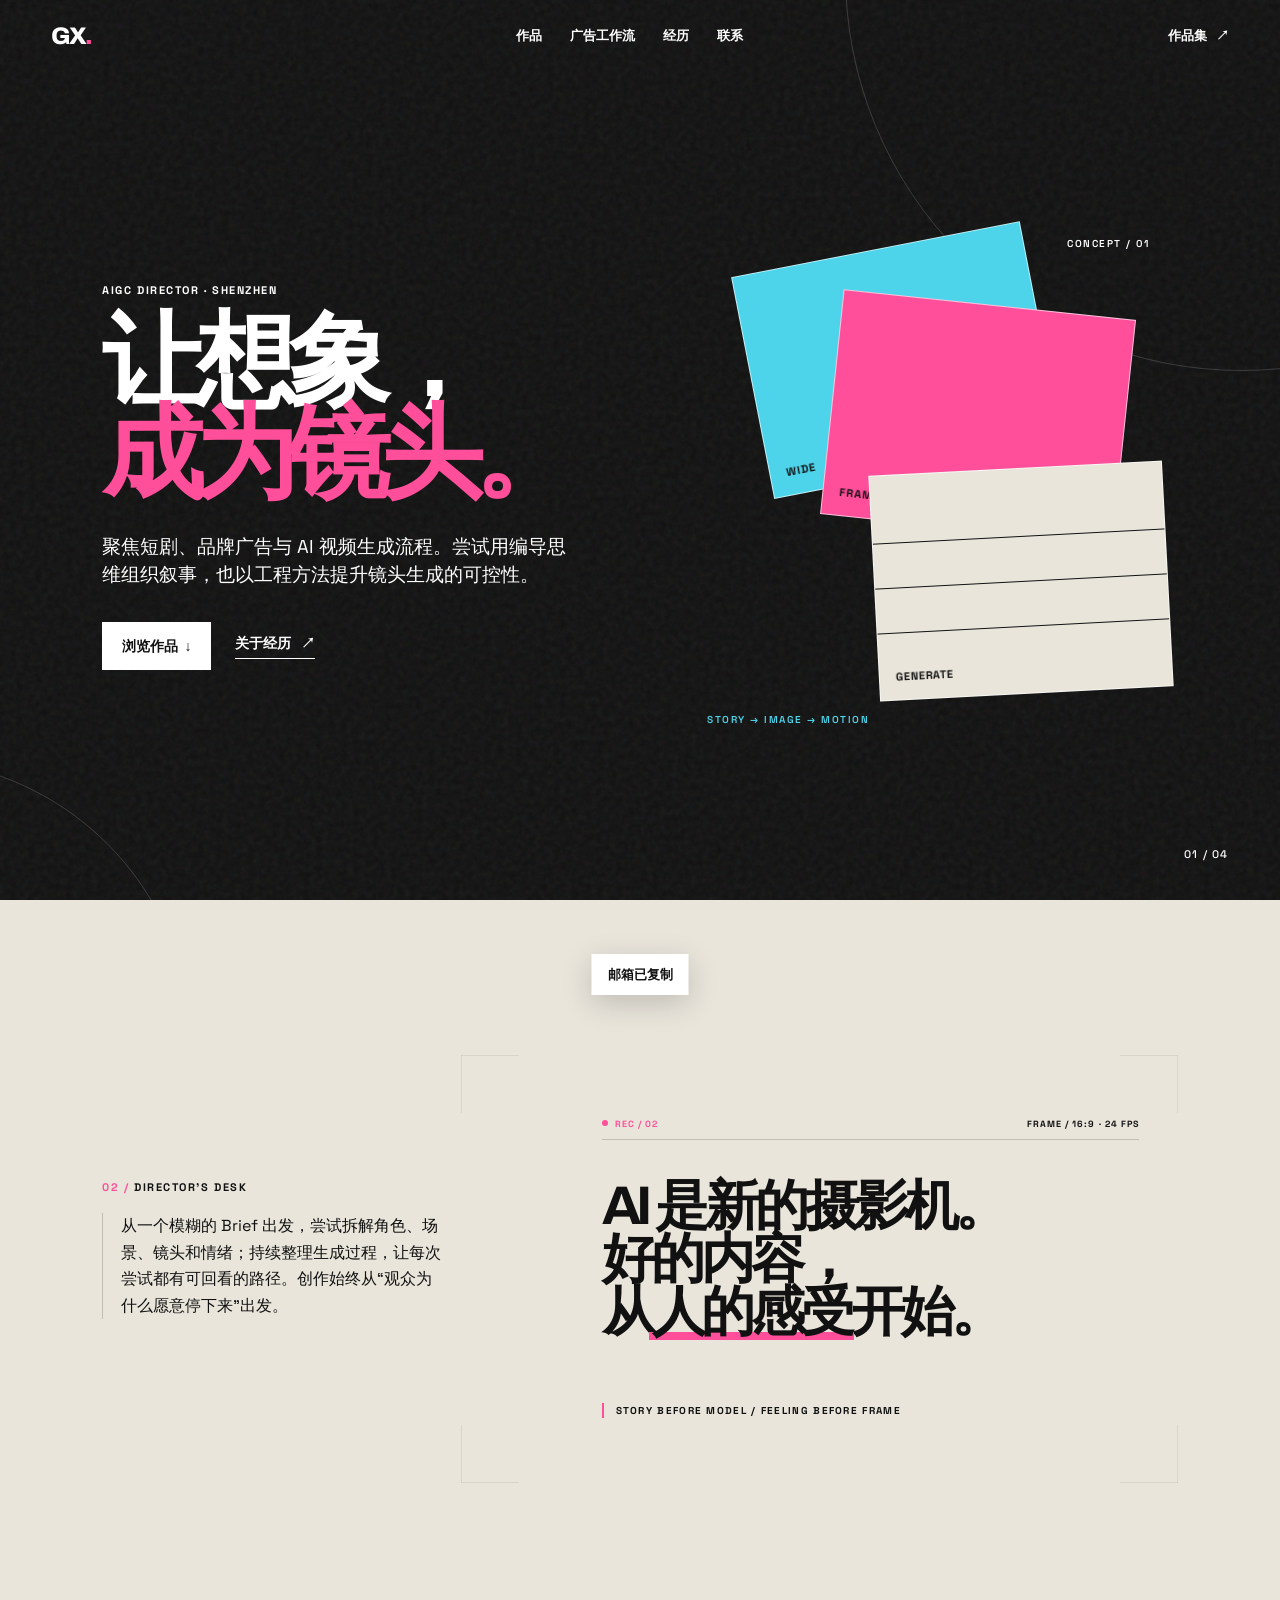
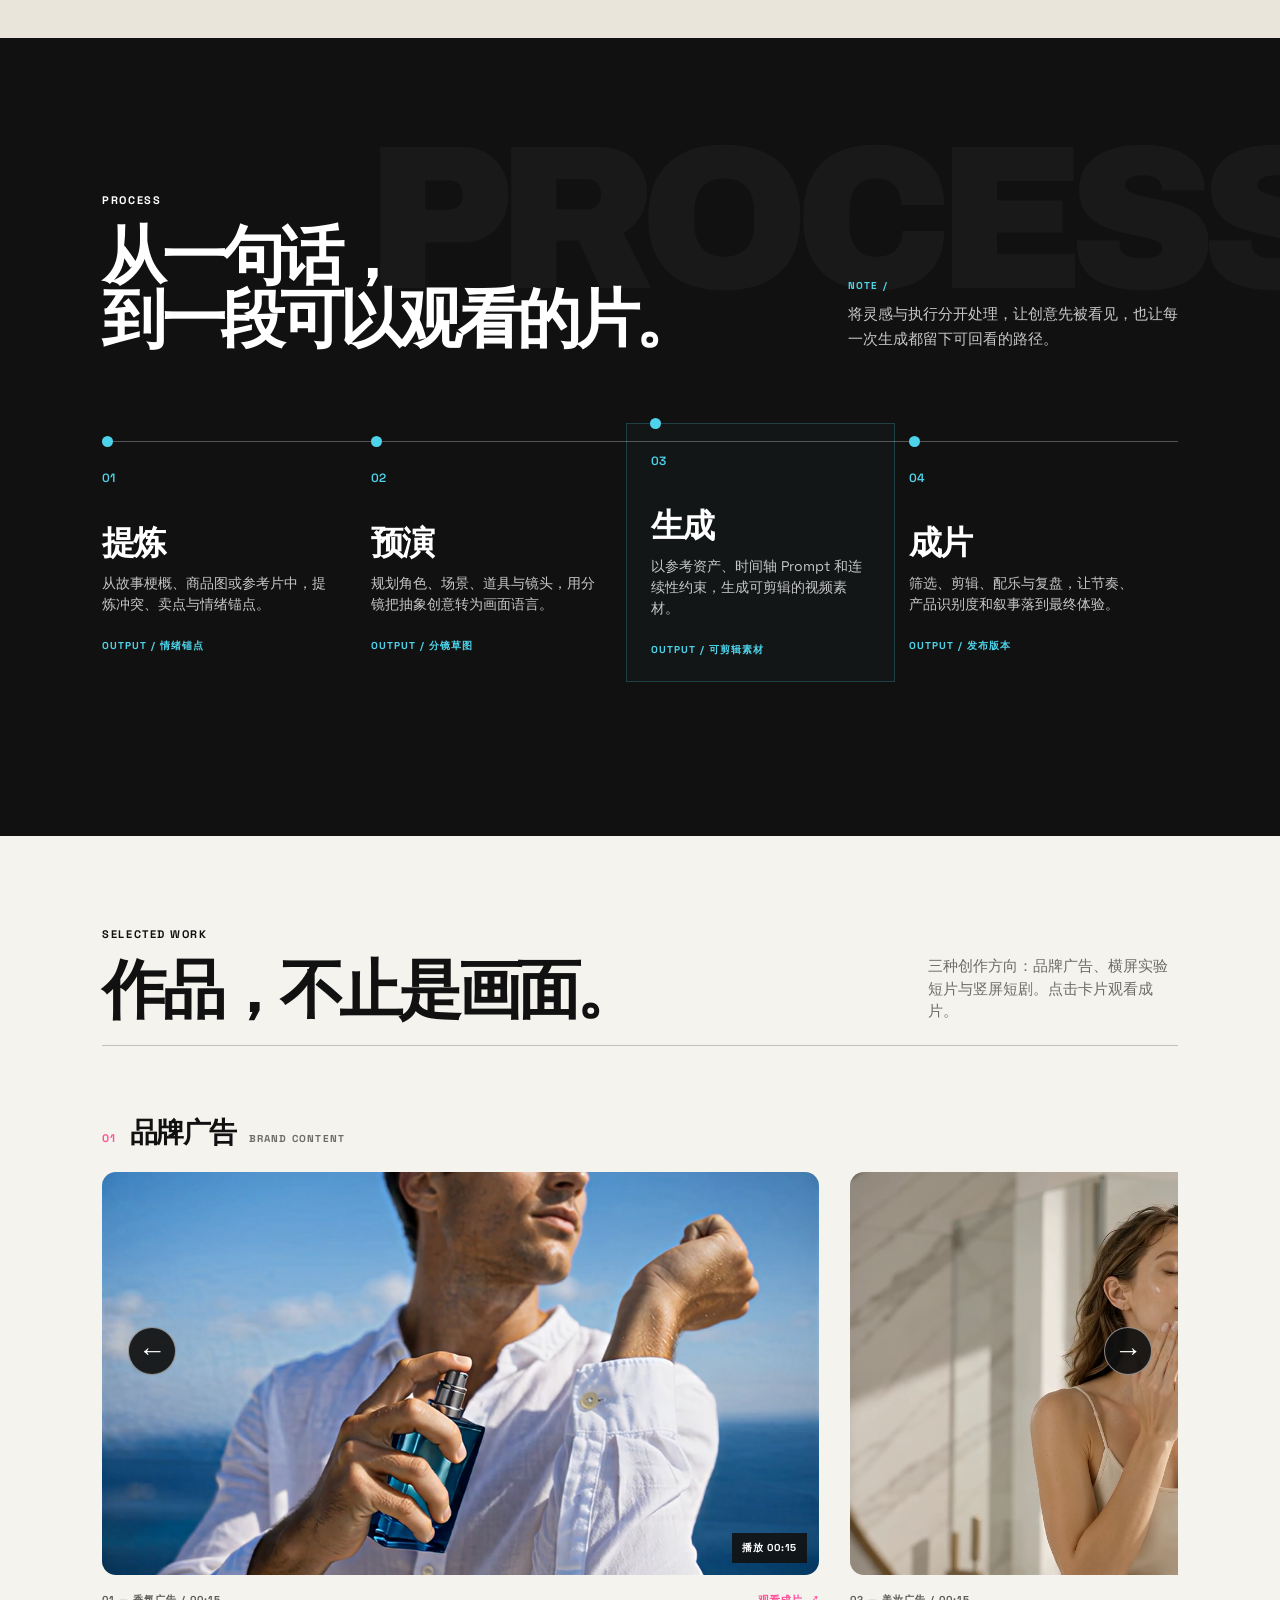
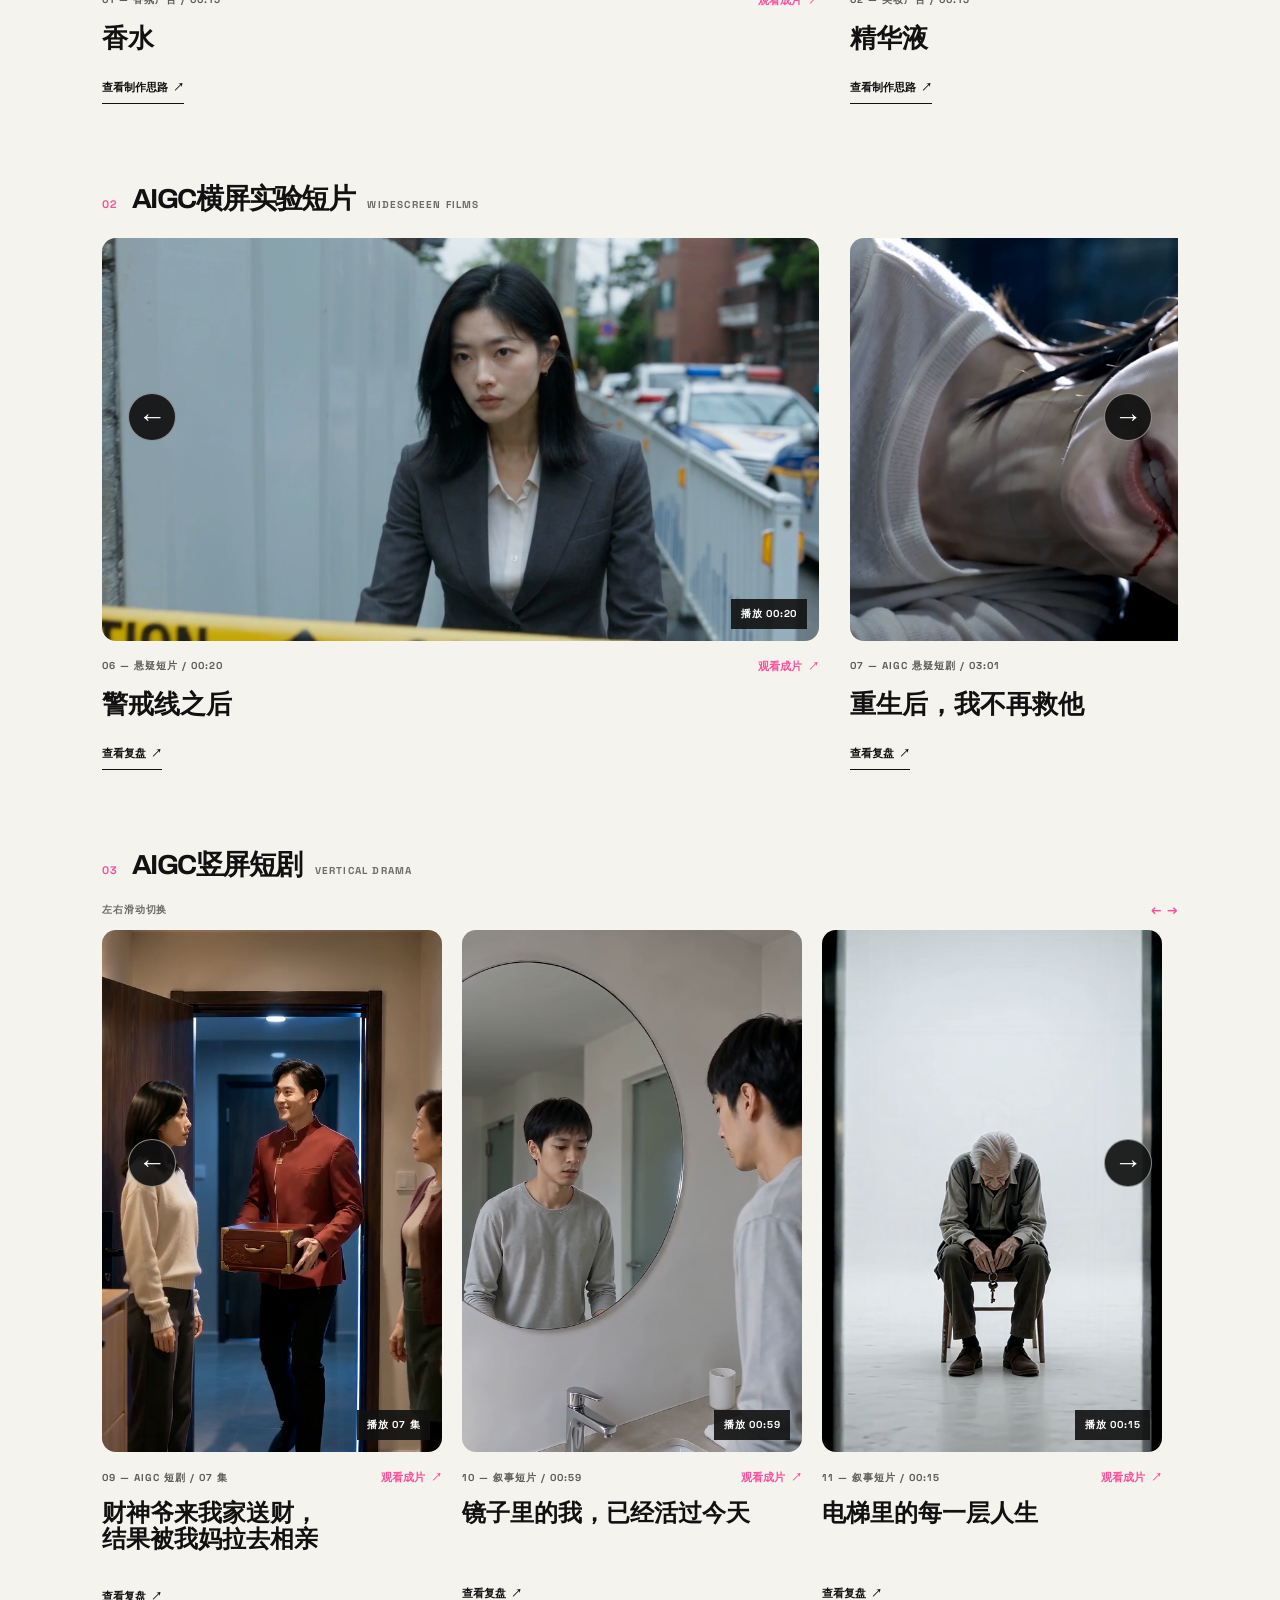
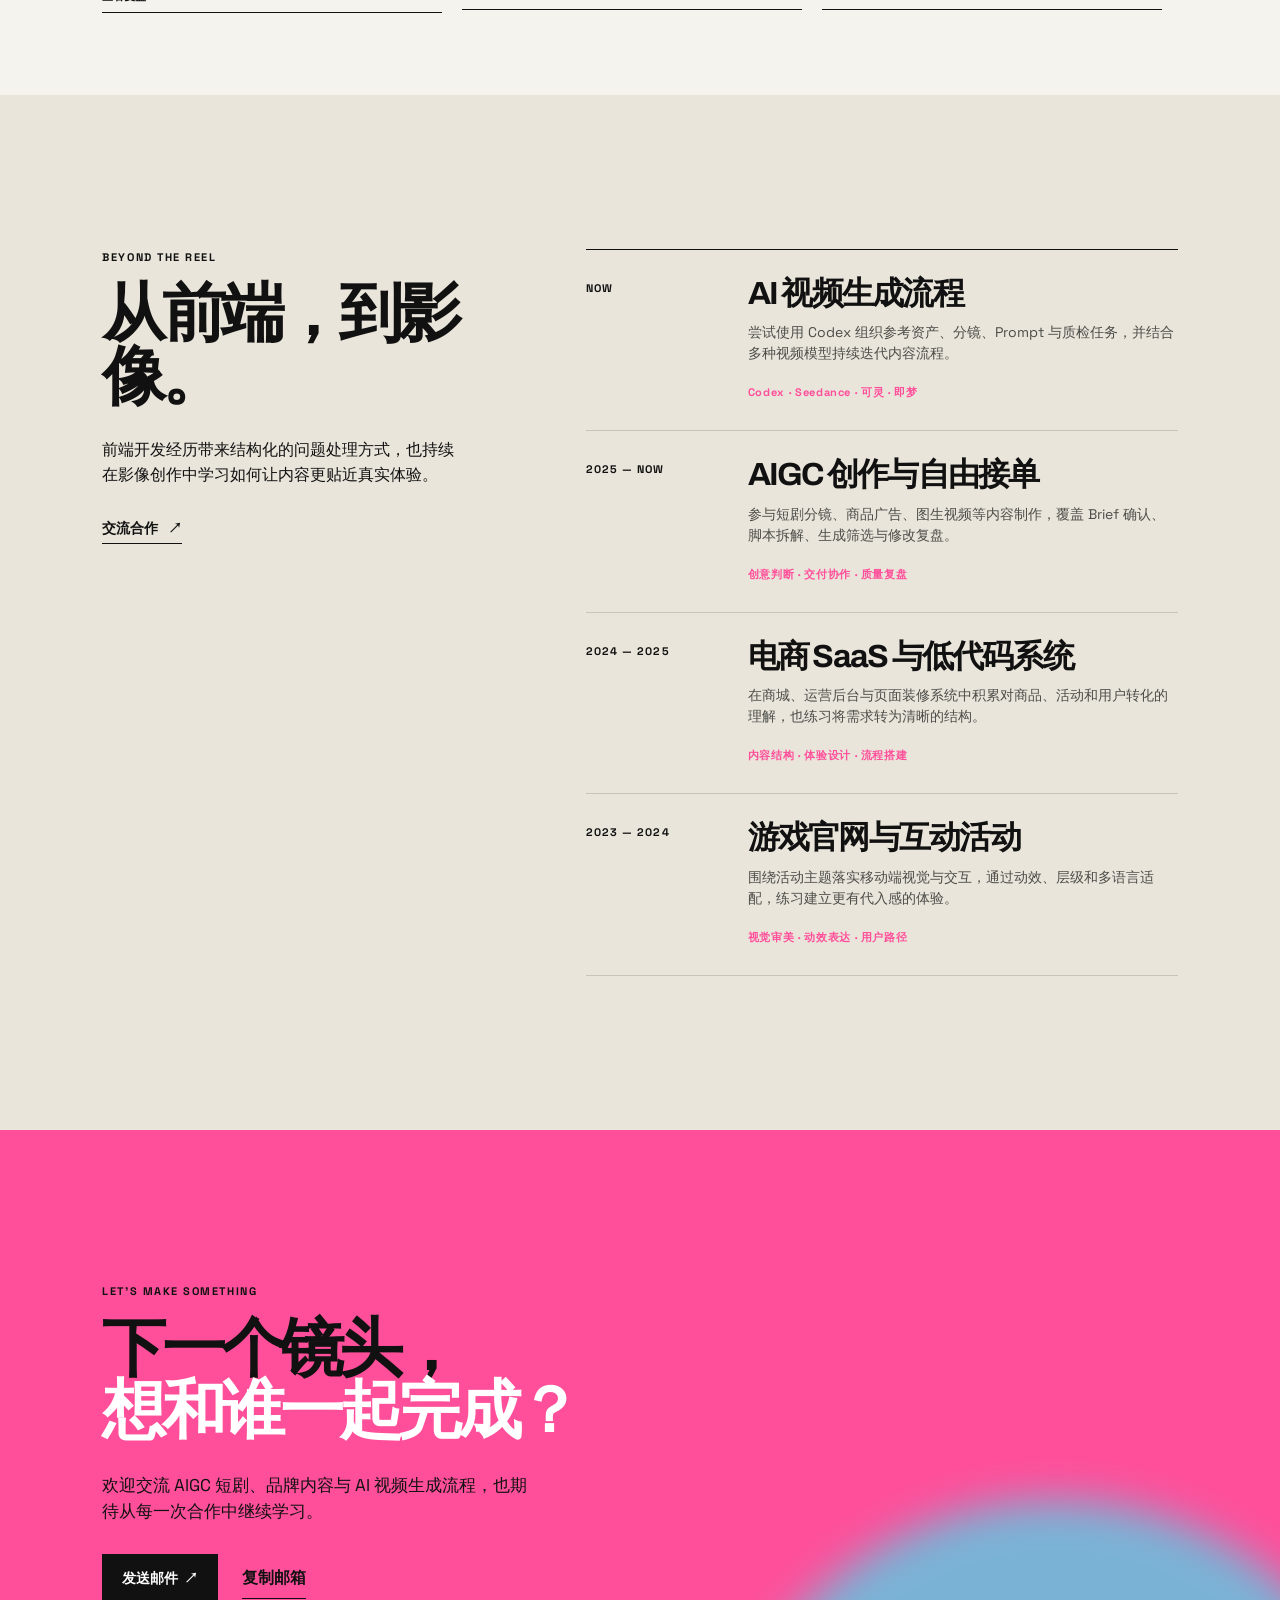
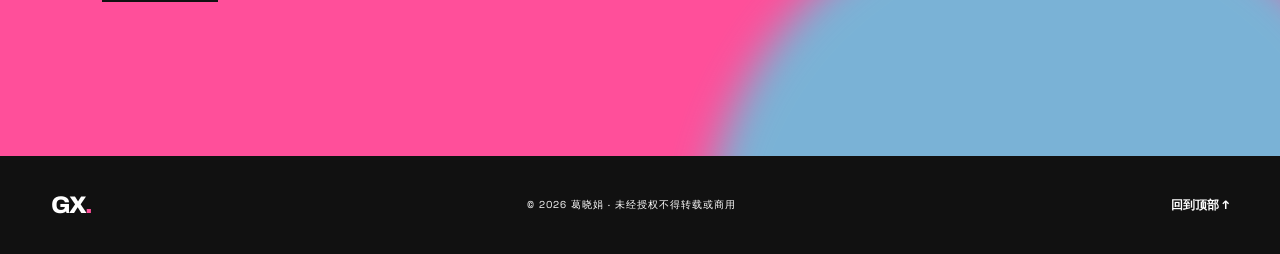
==== commit 361af377: "Refine mobile arrow rendering and motion" ====
--- a/index.html
+++ b/index.html
@@ -22,7 +22,7 @@
         <a href="#about">经历</a>
         <a href="#contact">联系</a>
       </nav>
-      <a class="header-cta" href="#work">作品集 <span aria-hidden="true">↗</span></a>
+      <a class="header-cta" href="#work">作品集 <span aria-hidden="true">&#x2197;&#xFE0E;</span></a>
     </header>
 
     <main id="main">
@@ -36,7 +36,7 @@
           <p class="hero-intro">聚焦短剧、品牌广告与 AI 视频生成流程。尝试用编导思维组织叙事，也以工程方法提升镜头生成的可控性。</p>
           <div class="hero-actions">
             <a class="button button-light" href="#work">浏览作品 <span aria-hidden="true">↓</span></a>
-            <a class="text-link" href="#about">关于经历 <span aria-hidden="true">↗</span></a>
+            <a class="text-link" href="#about">关于经历 <span aria-hidden="true">&#x2197;&#xFE0E;</span></a>
           </div>
         </div>
         <div class="hero-art reveal" aria-label="抽象视频生成流程视觉图">
@@ -88,28 +88,28 @@
           <article class="project-card reveal" data-category="drama" data-project="fortune">
             <button class="project-open" type="button" aria-label="查看财神爷来我家送财项目详情">
               <div class="project-visual portrait"><img src="assets/posters/fortune-series.png" alt="财神爷来我家送财，结果被我妈拉去相亲海报" loading="eager" /><span class="play-badge" aria-hidden="true">播放 07 集</span></div>
-              <div class="project-meta"><p>09 — AIGC 短剧 / 07 集</p><span class="view-project">观看成片 <i aria-hidden="true">↗</i></span></div>
+              <div class="project-meta"><p>09 — AIGC 短剧 / 07 集</p><span class="view-project">观看成片 <i aria-hidden="true">&#x2197;&#xFE0E;</i></span></div>
               <h3>财神爷来我家送财，<br />结果被我妈拉去相亲</h3>
             </button>
-            <button class="project-review-open" type="button" data-project="fortune" aria-label="查看财神爷来我家送财的制作思路与问题复盘">查看复盘 <i aria-hidden="true">↗</i></button>
+            <button class="project-review-open" type="button" data-project="fortune" aria-label="查看财神爷来我家送财的制作思路与问题复盘">查看复盘 <i aria-hidden="true">&#x2197;&#xFE0E;</i></button>
           </article>
 
           <article class="project-card reveal" data-category="film" data-project="mirror">
             <button class="project-open" type="button" aria-label="查看镜子里的我已经活过今天项目详情">
               <div class="project-visual portrait"><img src="assets/posters/mirror-today.png" alt="镜子里的我，已经活过今天海报" loading="lazy" /><span class="play-badge" aria-hidden="true">播放 00:59</span></div>
-              <div class="project-meta"><p>10 — 叙事短片 / 00:59</p><span class="view-project">观看成片 <i aria-hidden="true">↗</i></span></div>
+              <div class="project-meta"><p>10 — 叙事短片 / 00:59</p><span class="view-project">观看成片 <i aria-hidden="true">&#x2197;&#xFE0E;</i></span></div>
               <h3>镜子里的我，已经活过今天</h3>
             </button>
-            <button class="project-review-open" type="button" data-project="mirror" aria-label="查看镜子里的我已经活过今天的制作思路与问题复盘">查看复盘 <i aria-hidden="true">↗</i></button>
+            <button class="project-review-open" type="button" data-project="mirror" aria-label="查看镜子里的我已经活过今天的制作思路与问题复盘">查看复盘 <i aria-hidden="true">&#x2197;&#xFE0E;</i></button>
           </article>
 
           <article class="project-card reveal" data-category="film" data-project="elevator">
             <button class="project-open" type="button" aria-label="查看电梯里的每一层人生项目详情">
               <div class="project-visual portrait"><img src="assets/posters/elevator-life.png" alt="电梯里的每一层人生海报" loading="lazy" /><span class="play-badge" aria-hidden="true">播放 00:15</span></div>
-              <div class="project-meta"><p>11 — 叙事短片 / 00:15</p><span class="view-project">观看成片 <i aria-hidden="true">↗</i></span></div>
+              <div class="project-meta"><p>11 — 叙事短片 / 00:15</p><span class="view-project">观看成片 <i aria-hidden="true">&#x2197;&#xFE0E;</i></span></div>
               <h3>电梯里的每一层人生</h3>
             </button>
-            <button class="project-review-open" type="button" data-project="elevator" aria-label="查看电梯里的每一层人生的制作思路与问题复盘">查看复盘 <i aria-hidden="true">↗</i></button>
+            <button class="project-review-open" type="button" data-project="elevator" aria-label="查看电梯里的每一层人生的制作思路与问题复盘">查看复盘 <i aria-hidden="true">&#x2197;&#xFE0E;</i></button>
           </article>
             </div>
             <button class="reel-control" type="button" data-reel-direction="1" aria-label="查看下一支AIGC竖屏短剧">→</button>
@@ -126,28 +126,28 @@
           <article class="project-card reveal" data-category="film" data-project="cordon">
             <button class="project-open" type="button" aria-label="查看警戒线之后项目详情">
               <div class="project-visual"><img src="assets/posters/cordon-after.png" alt="警戒线之后海报" loading="lazy" /><span class="play-badge" aria-hidden="true">播放 00:20</span></div>
-              <div class="project-meta"><p>06 — 悬疑短片 / 00:20</p><span class="view-project">观看成片 <i aria-hidden="true">↗</i></span></div>
+              <div class="project-meta"><p>06 — 悬疑短片 / 00:20</p><span class="view-project">观看成片 <i aria-hidden="true">&#x2197;&#xFE0E;</i></span></div>
               <h3>警戒线之后</h3>
             </button>
-            <button class="project-review-open" type="button" data-project="cordon" aria-label="查看警戒线之后的制作思路与问题复盘">查看复盘 <i aria-hidden="true">↗</i></button>
+            <button class="project-review-open" type="button" data-project="cordon" aria-label="查看警戒线之后的制作思路与问题复盘">查看复盘 <i aria-hidden="true">&#x2197;&#xFE0E;</i></button>
           </article>
 
           <article class="project-card reveal" data-category="drama" data-project="reborn">
             <button class="project-open" type="button" aria-label="查看重生后我不再救他项目详情">
               <div class="project-visual"><img src="assets/posters/reborn-no-rescue.png" alt="重生后，我不再救他海报" loading="lazy" /><span class="play-badge" aria-hidden="true">播放 03:01</span></div>
-              <div class="project-meta"><p>07 — AIGC 悬疑短剧 / 03:01</p><span class="view-project">观看成片 <i aria-hidden="true">↗</i></span></div>
+              <div class="project-meta"><p>07 — AIGC 悬疑短剧 / 03:01</p><span class="view-project">观看成片 <i aria-hidden="true">&#x2197;&#xFE0E;</i></span></div>
               <h3>重生后，我不再救他</h3>
             </button>
-            <button class="project-review-open" type="button" data-project="reborn" aria-label="查看重生后我不再救他的制作思路与问题复盘">查看复盘 <i aria-hidden="true">↗</i></button>
+            <button class="project-review-open" type="button" data-project="reborn" aria-label="查看重生后我不再救他的制作思路与问题复盘">查看复盘 <i aria-hidden="true">&#x2197;&#xFE0E;</i></button>
           </article>
 
           <article class="project-card reveal" data-category="experimental" data-project="eclipse">
             <button class="project-open" type="button" aria-label="查看日蚀丛林项目详情">
               <div class="project-visual"><img src="assets/posters/worlds-between.png" alt="日蚀丛林海报" loading="lazy" /><span class="play-badge" aria-hidden="true">播放 00:30</span></div>
-              <div class="project-meta"><p>08 — 视觉实验 / 00:30</p><span class="view-project">观看成片 <i aria-hidden="true">↗</i></span></div>
+              <div class="project-meta"><p>08 — 视觉实验 / 00:30</p><span class="view-project">观看成片 <i aria-hidden="true">&#x2197;&#xFE0E;</i></span></div>
               <h3>日蚀丛林</h3>
             </button>
-            <button class="project-review-open" type="button" data-project="eclipse" aria-label="查看日蚀丛林的制作思路与问题复盘">查看复盘 <i aria-hidden="true">↗</i></button>
+            <button class="project-review-open" type="button" data-project="eclipse" aria-label="查看日蚀丛林的制作思路与问题复盘">查看复盘 <i aria-hidden="true">&#x2197;&#xFE0E;</i></button>
           </article>
             </div>
             <button class="reel-control" type="button" data-reel-direction="1" aria-label="查看下一支横屏实验短片">→</button>
@@ -163,46 +163,46 @@
           <article class="project-card reveal" data-category="ad" data-project="fragrance">
             <button class="project-open" type="button" aria-label="查看香水广告项目详情">
               <div class="project-visual"><img src="assets/posters/fragrance.png" alt="香水广告海报" loading="lazy" /><span class="play-badge" aria-hidden="true">播放 00:15</span></div>
-              <div class="project-meta"><p>01 — 香氛广告 / 00:15</p><span class="view-project">观看成片 <i aria-hidden="true">↗</i></span></div>
+              <div class="project-meta"><p>01 — 香氛广告 / 00:15</p><span class="view-project">观看成片 <i aria-hidden="true">&#x2197;&#xFE0E;</i></span></div>
               <h3>香水</h3>
             </button>
-            <a class="project-workflow-link" href="ad-workflow.html" aria-label="查看广告工作流">查看制作思路 <i aria-hidden="true">↗</i></a>
+            <a class="project-workflow-link" href="ad-workflow.html" aria-label="查看广告工作流">查看制作思路 <i aria-hidden="true">&#x2197;&#xFE0E;</i></a>
           </article>
 
           <article class="project-card reveal" data-category="ad" data-project="serum">
             <button class="project-open" type="button" aria-label="查看精华液广告项目详情">
               <div class="project-visual"><img src="assets/posters/serum.png" alt="精华液广告海报" loading="lazy" /><span class="play-badge" aria-hidden="true">播放 00:15</span></div>
-              <div class="project-meta"><p>02 — 美妆广告 / 00:15</p><span class="view-project">观看成片 <i aria-hidden="true">↗</i></span></div>
+              <div class="project-meta"><p>02 — 美妆广告 / 00:15</p><span class="view-project">观看成片 <i aria-hidden="true">&#x2197;&#xFE0E;</i></span></div>
               <h3>精华液</h3>
             </button>
-            <a class="project-workflow-link" href="ad-workflow.html" aria-label="查看广告工作流">查看制作思路 <i aria-hidden="true">↗</i></a>
+            <a class="project-workflow-link" href="ad-workflow.html" aria-label="查看广告工作流">查看制作思路 <i aria-hidden="true">&#x2197;&#xFE0E;</i></a>
           </article>
 
           <article class="project-card reveal" data-category="ad" data-project="drink">
             <button class="project-open" type="button" aria-label="查看饮料广告项目详情">
               <div class="project-visual"><img src="assets/posters/drink.png" alt="饮料广告海报" loading="lazy" /><span class="play-badge" aria-hidden="true">播放 00:15</span></div>
-              <div class="project-meta"><p>03 — 食品广告 / 00:15</p><span class="view-project">观看成片 <i aria-hidden="true">↗</i></span></div>
+              <div class="project-meta"><p>03 — 食品广告 / 00:15</p><span class="view-project">观看成片 <i aria-hidden="true">&#x2197;&#xFE0E;</i></span></div>
               <h3>饮料</h3>
             </button>
-            <a class="project-workflow-link" href="ad-workflow.html" aria-label="查看广告工作流">查看制作思路 <i aria-hidden="true">↗</i></a>
+            <a class="project-workflow-link" href="ad-workflow.html" aria-label="查看广告工作流">查看制作思路 <i aria-hidden="true">&#x2197;&#xFE0E;</i></a>
           </article>
 
           <article class="project-card reveal" data-category="ad" data-project="glass">
             <button class="project-open" type="button" aria-label="查看杯子广告项目详情">
               <div class="project-visual"><img src="assets/posters/glass.png" alt="杯子广告海报" loading="lazy" /><span class="play-badge" aria-hidden="true">播放 00:15</span></div>
-              <div class="project-meta"><p>04 — 日用广告 / 00:15</p><span class="view-project">观看成片 <i aria-hidden="true">↗</i></span></div>
+              <div class="project-meta"><p>04 — 日用广告 / 00:15</p><span class="view-project">观看成片 <i aria-hidden="true">&#x2197;&#xFE0E;</i></span></div>
               <h3>杯子</h3>
             </button>
-            <a class="project-workflow-link" href="ad-workflow.html" aria-label="查看广告工作流">查看制作思路 <i aria-hidden="true">↗</i></a>
+            <a class="project-workflow-link" href="ad-workflow.html" aria-label="查看广告工作流">查看制作思路 <i aria-hidden="true">&#x2197;&#xFE0E;</i></a>
           </article>
 
           <article class="project-card reveal" data-category="ad" data-project="scoop">
             <button class="project-open" type="button" aria-label="查看铲子广告项目详情">
               <div class="project-visual"><img src="assets/posters/scoop.png" alt="铲子广告海报" loading="lazy" /><span class="play-badge" aria-hidden="true">播放 00:15</span></div>
-              <div class="project-meta"><p>05 — 日用广告 / 00:15</p><span class="view-project">观看成片 <i aria-hidden="true">↗</i></span></div>
+              <div class="project-meta"><p>05 — 日用广告 / 00:15</p><span class="view-project">观看成片 <i aria-hidden="true">&#x2197;&#xFE0E;</i></span></div>
               <h3>铲子</h3>
             </button>
-            <a class="project-workflow-link" href="ad-workflow.html" aria-label="查看广告工作流">查看制作思路 <i aria-hidden="true">↗</i></a>
+            <a class="project-workflow-link" href="ad-workflow.html" aria-label="查看广告工作流">查看制作思路 <i aria-hidden="true">&#x2197;&#xFE0E;</i></a>
           </article>
             </div>
             <button class="reel-control" type="button" data-reel-direction="1" aria-label="查看下一支品牌广告">→</button>
@@ -211,7 +211,7 @@
       </section>
 
       <section class="about section-pad" id="about" aria-labelledby="about-title">
-        <div class="about-sticky"><p class="section-kicker">BEYOND THE REEL</p><h2 id="about-title">从前端，到影像。</h2><p>前端开发经历带来结构化的问题处理方式，也持续在影像创作中学习如何让内容更贴近真实体验。</p><a class="text-link dark-link" href="#contact">交流合作 <span aria-hidden="true">↗</span></a></div>
+        <div class="about-sticky"><p class="section-kicker">BEYOND THE REEL</p><h2 id="about-title">从前端，到影像。</h2><p>前端开发经历带来结构化的问题处理方式，也持续在影像创作中学习如何让内容更贴近真实体验。</p><a class="text-link dark-link" href="#contact">交流合作 <span aria-hidden="true">&#x2197;&#xFE0E;</span></a></div>
         <div class="experience-list">
           <article class="experience-item"><p class="experience-year">NOW</p><div><h3>AI 视频生成流程</h3><p>尝试使用 Codex 组织参考资产、分镜、Prompt 与质检任务，并结合多种视频模型持续迭代内容流程。</p><span>Codex · Seedance · 可灵 · 即梦</span></div></article>
           <article class="experience-item"><p class="experience-year">2025 — NOW</p><div><h3>AIGC 创作与自由接单</h3><p>参与短剧分镜、商品广告、图生视频等内容制作，覆盖 Brief 确认、脚本拆解、生成筛选与修改复盘。</p><span>创意判断 · 交付协作 · 质量复盘</span></div></article>
@@ -225,7 +225,7 @@
         <p class="section-kicker">LET'S MAKE SOMETHING</p>
         <h2 id="contact-title">下一个镜头，<br /><em>想和谁一起完成？</em></h2>
         <p>欢迎交流 AIGC 短剧、品牌内容与 AI 视频生成流程，也期待从每一次合作中继续学习。</p>
-        <div class="contact-actions"><a class="button button-dark" href="mailto:JUJUUOO@163.com">发送邮件 <span aria-hidden="true">↗</span></a><button class="copy-email" type="button" data-email="JUJUUOO@163.com">复制邮箱</button></div>
+        <div class="contact-actions"><a class="button button-dark" href="mailto:JUJUUOO@163.com">发送邮件 <span aria-hidden="true">&#x2197;&#xFE0E;</span></a><button class="copy-email" type="button" data-email="JUJUUOO@163.com">复制邮箱</button></div>
       </section>
     </main>
 
--- a/styles.css
+++ b/styles.css
@@ -8,15 +8,13 @@
 button{font:inherit}
 .scroll-progress{position:fixed;z-index:20;inset:0 auto auto 0;width:100%;height:3px;background:transparent}
 .scroll-progress span{display:block;width:0;height:100%;background:var(--pink)}
-body.has-scene-motion main>section.is-scene-active{animation:section-arrive .68s cubic-bezier(.2,.8,.2,1) both}
-@keyframes section-arrive{from{opacity:.62;transform:translateY(26px)}to{opacity:1;transform:translateY(0)}}
 .site-header{height:var(--header-height);padding:0 clamp(22px,4vw,64px);display:flex;align-items:center;justify-content:space-between;position:absolute;z-index:10;top:0;width:100%;color:white}
 .brand{font:800 24px/1 var(--font-display);letter-spacing:-.08em}
 .brand span{color:var(--pink)}
 nav{display:flex;gap:28px;font-size:13px;font-weight:600}
 nav a,.header-cta,footer a{transition:color .2s ease}
 .header-cta{font-size:13px;font-weight:600}
-.header-cta span,.text-link span,.button span{margin-left:6px}
+.header-cta span,.text-link span,.button span{font-family:Arial,sans-serif;font-variant-emoji:text;margin-left:6px}
 .hero{min-height:760px;height:100svh;position:relative;overflow:hidden;background:#111;color:#fff;padding:calc(var(--header-height) + 50px) clamp(22px,8vw,130px) 70px;display:grid;grid-template-columns:minmax(0,1.1fr) minmax(320px,.9fr);align-items:center;gap:20px}
 .hero-noise{position:absolute;inset:0;opacity:.2;background-image:url("data:image/svg+xml,%3Csvg viewBox='0 0 180 180' xmlns='http://www.w3.org/2000/svg'%3E%3Cfilter id='n'%3E%3CfeTurbulence type='fractalNoise' baseFrequency='.8' numOctaves='3' stitchTiles='stitch'/%3E%3C/filter%3E%3Crect width='100%25' height='100%25' filter='url(%23n)' opacity='.35'/%3E%3C/svg%3E");pointer-events:none}
 .hero-copy,.hero-art{position:relative;z-index:1}
@@ -98,10 +96,10 @@
 .project-meta{align-items:center;display:flex;gap:10px;justify-content:space-between;margin-top:17px}
 .project-meta p{color:#5d5c56;margin:0;font:700 10px var(--font-body);letter-spacing:.1em;text-transform:uppercase}
 .view-project{color:var(--pink);font-size:11px;font-weight:700}
-.view-project i{font-style:normal;margin-left:3px;transition:transform .2s ease;display:inline-block}
+.view-project i{font-family:Arial,sans-serif;font-style:normal;font-variant-emoji:text;margin-left:3px;transition:transform .2s ease;display:inline-block}
 .project-open:hover .view-project i{transform:translate(2px,-2px)}
 .project-review-open,.project-workflow-link{align-items:center;background:transparent;border:0;border-bottom:1px solid currentColor;color:var(--ink);cursor:pointer;display:inline-flex;font-size:11px;font-weight:700;gap:5px;margin-top:20px;min-height:28px;padding:0 0 4px;text-align:left}
-.project-review-open i,.project-workflow-link i{font-style:normal;transition:transform .2s ease}
+.project-review-open i,.project-workflow-link i{font-family:Arial,sans-serif;font-style:normal;font-variant-emoji:text;transition:transform .2s ease}
 .project-review-open:hover i,.project-workflow-link:hover i{transform:translate(2px,-2px)}
 .project-card h3{font:700 clamp(19px,1.85vw,29px)/1.12 var(--font-display);letter-spacing:0;margin:14px 0 12px}
 .process{background:var(--ink);color:#fff;overflow:hidden;position:relative}
